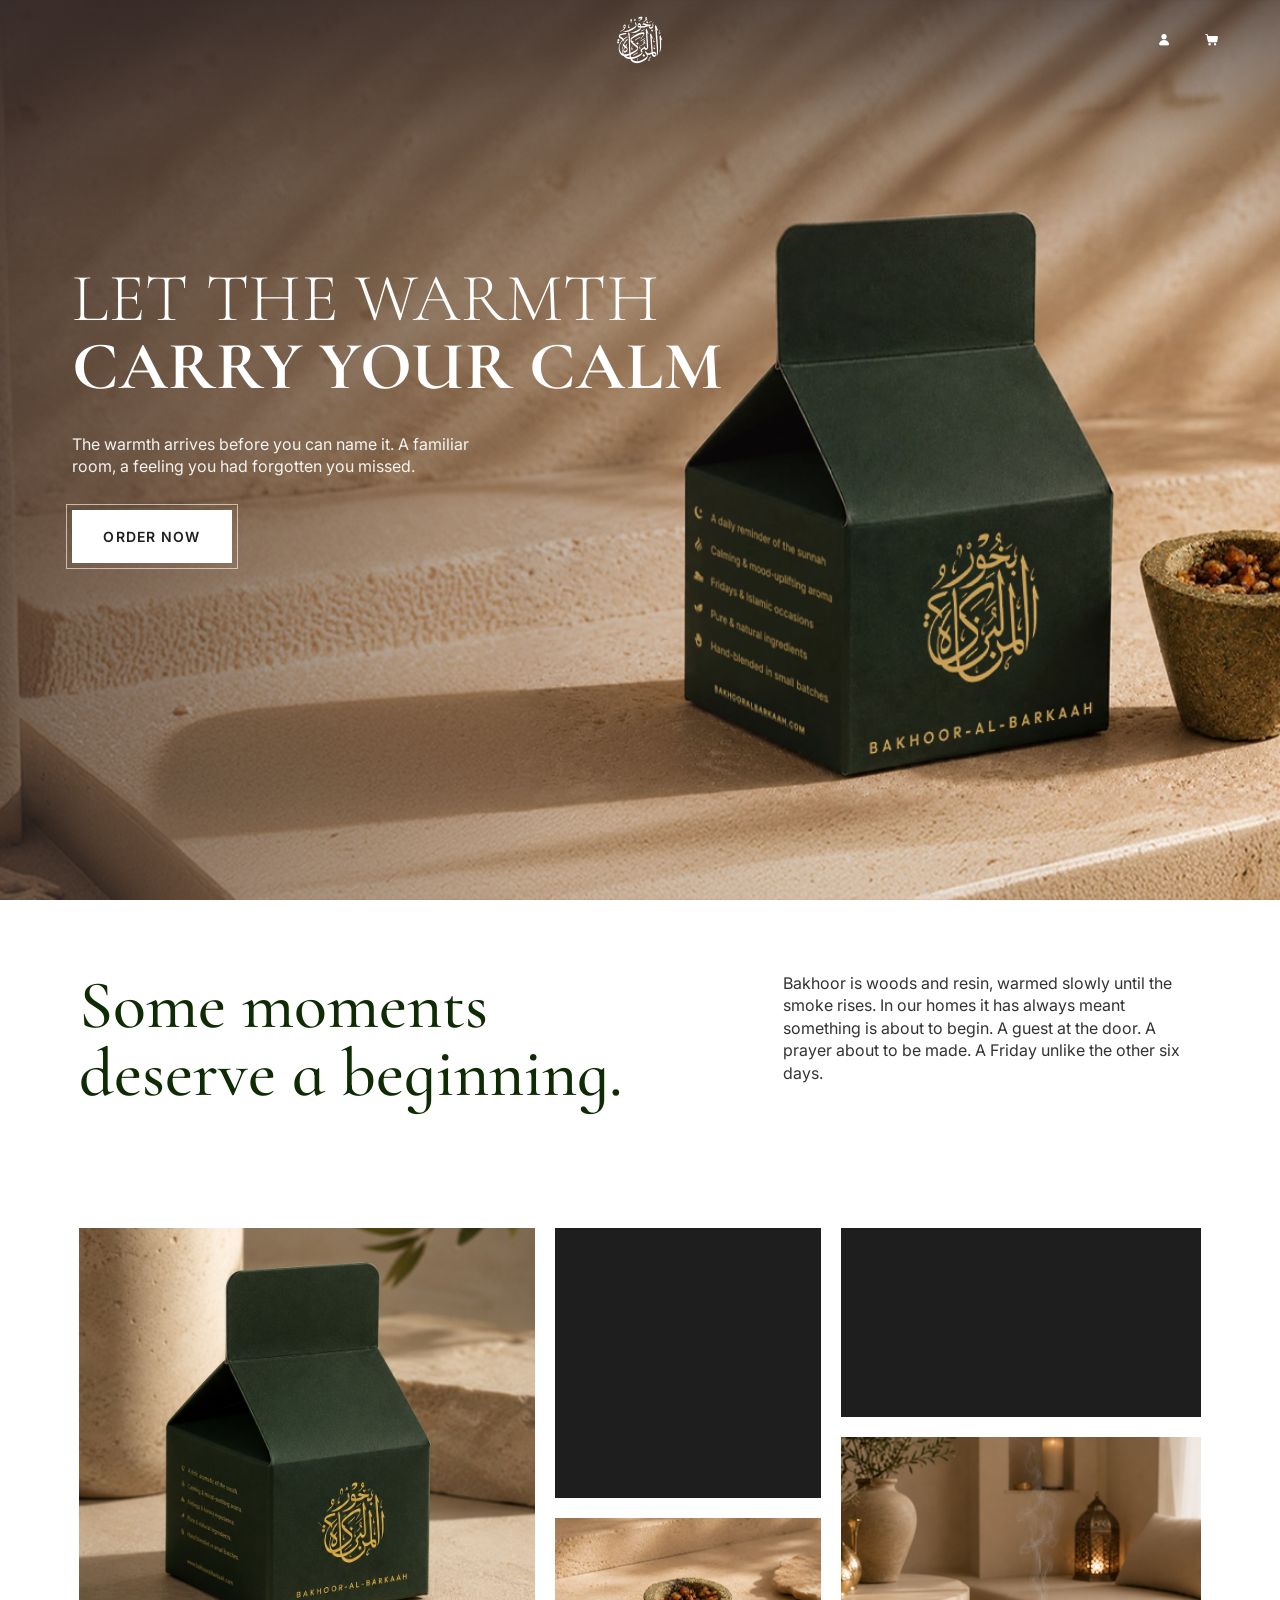
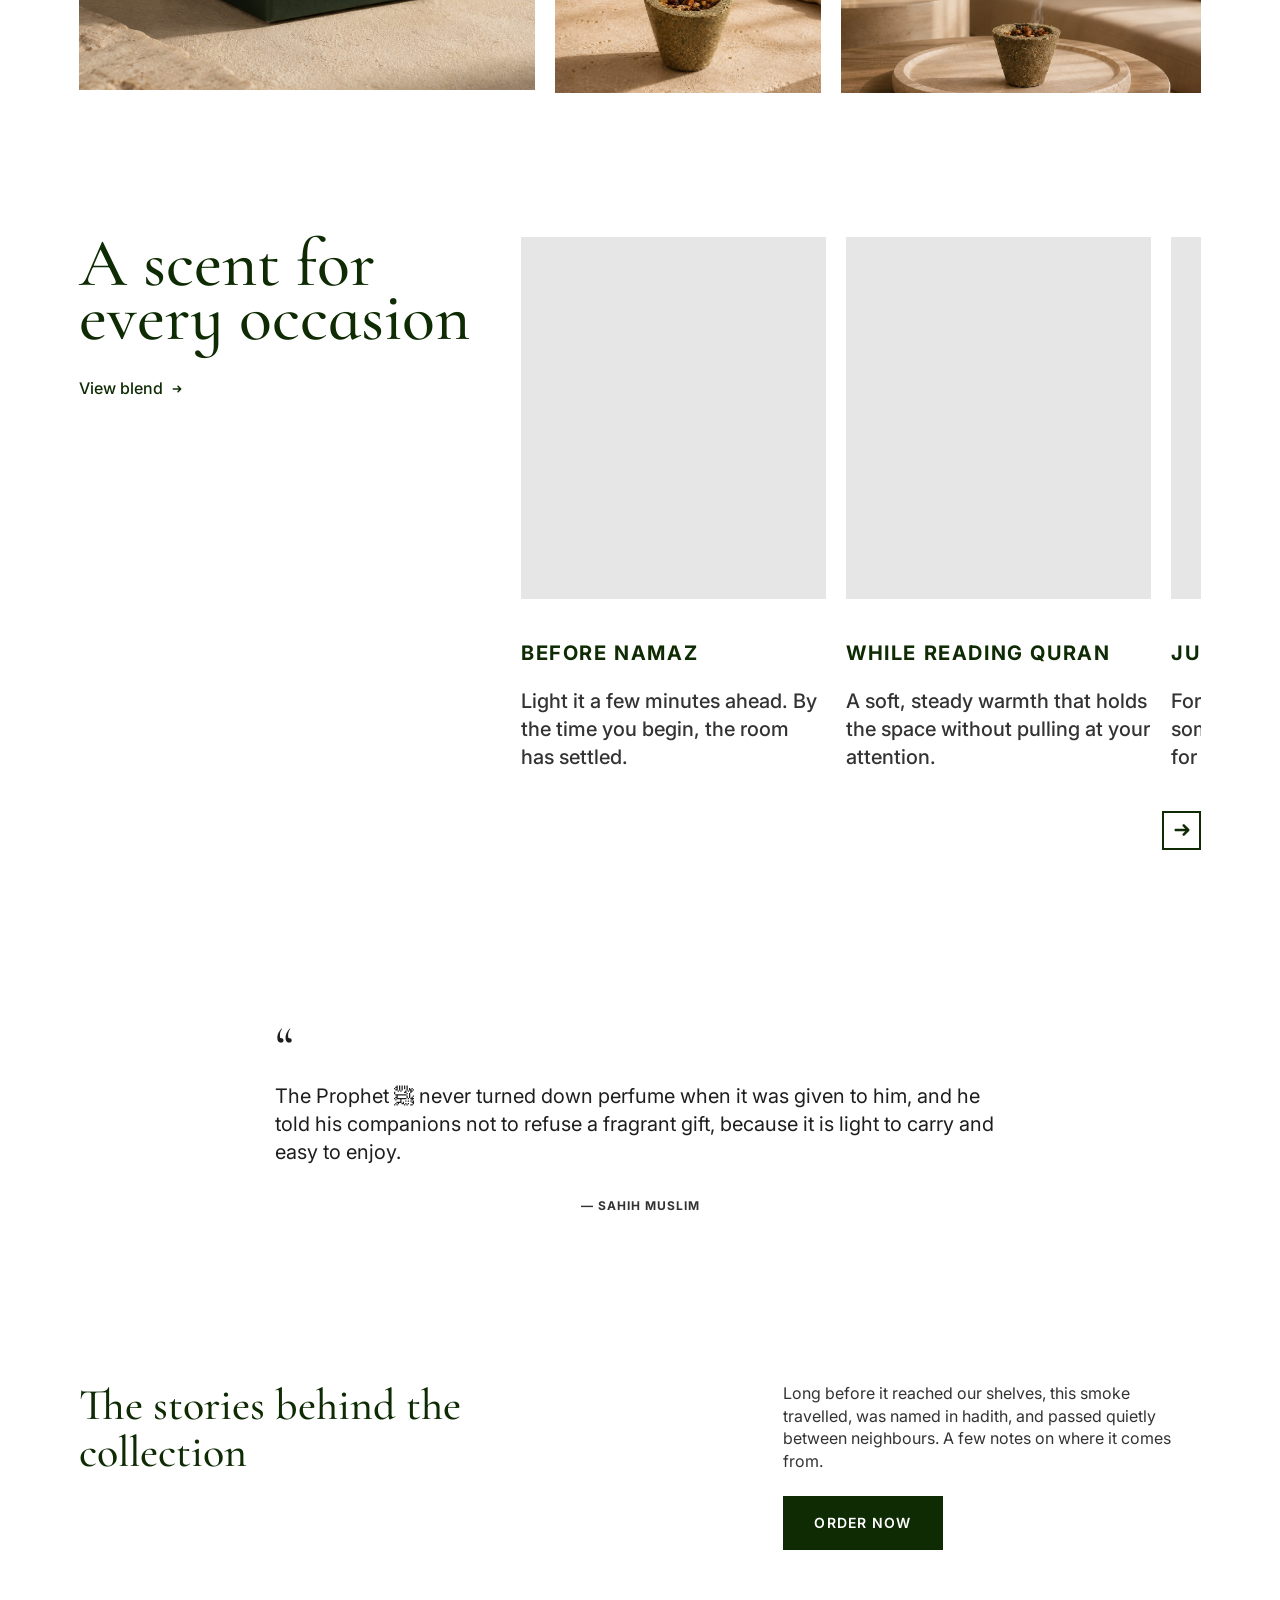
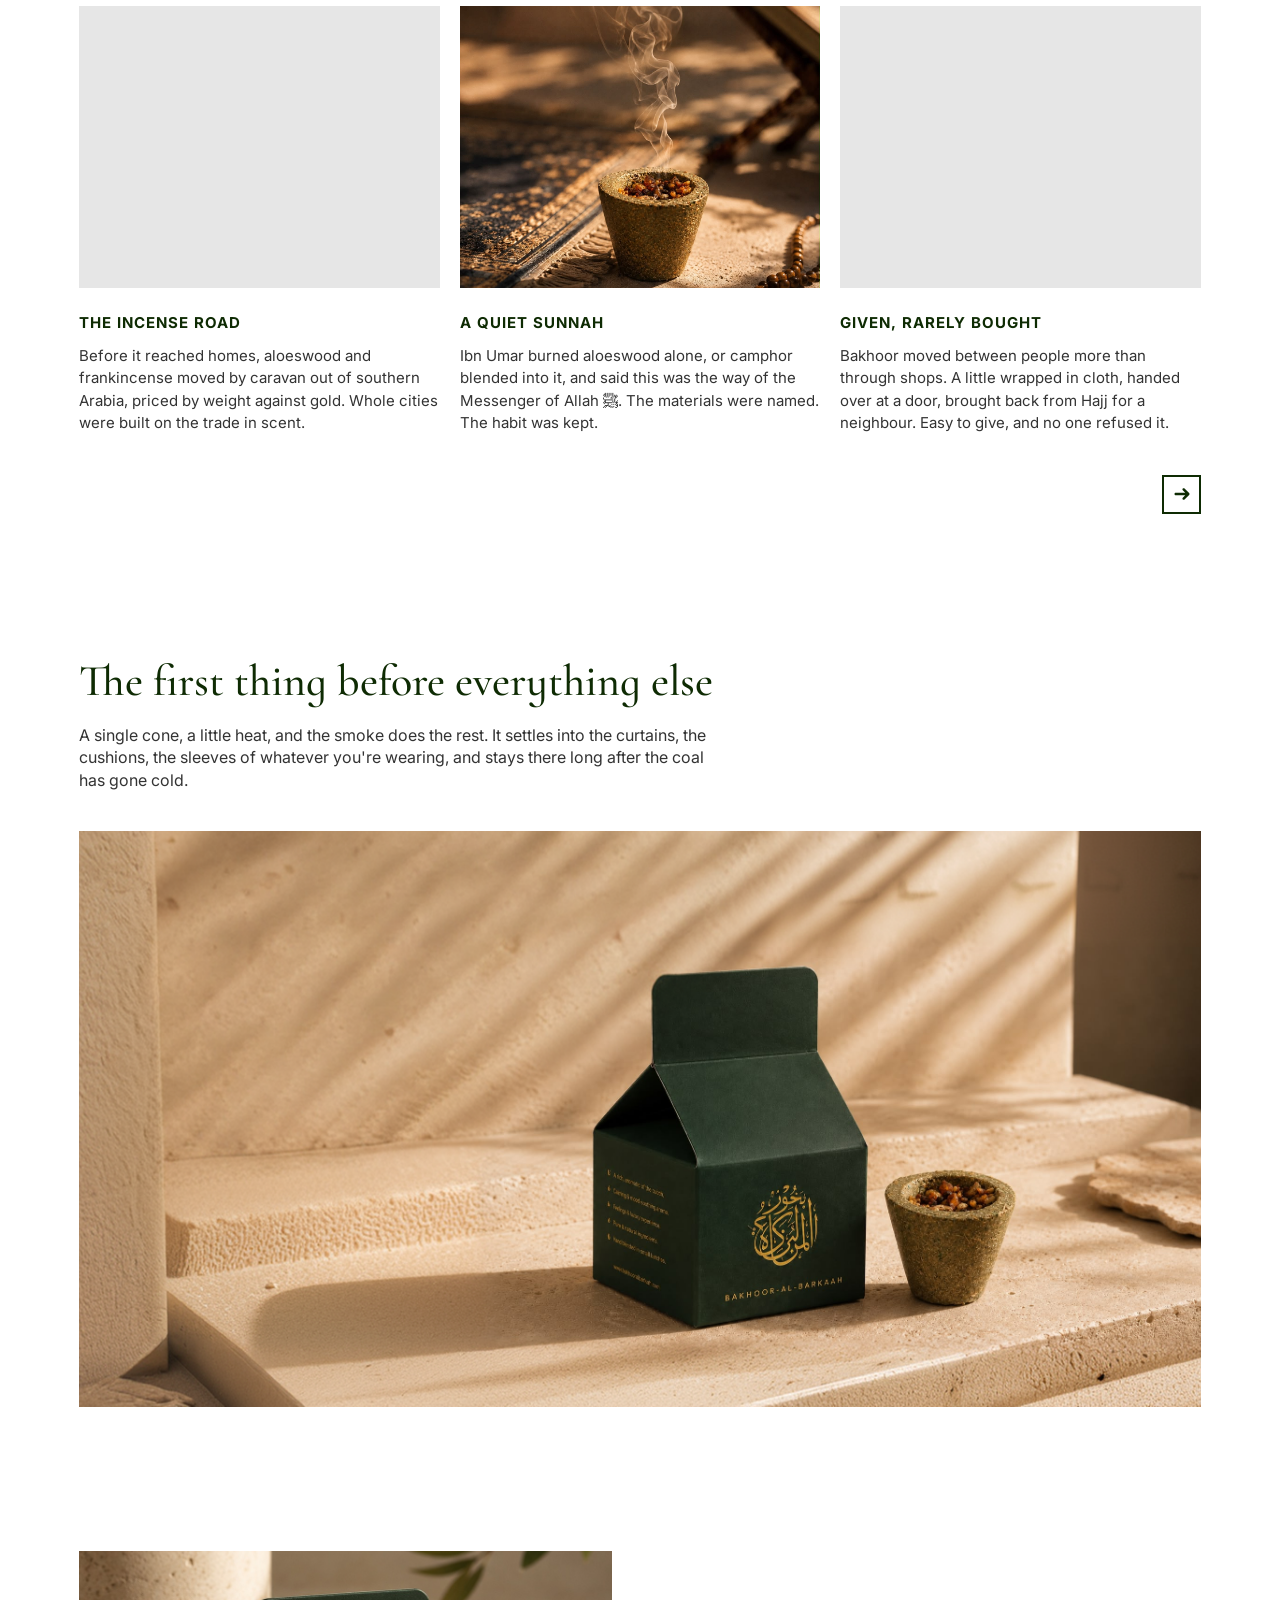
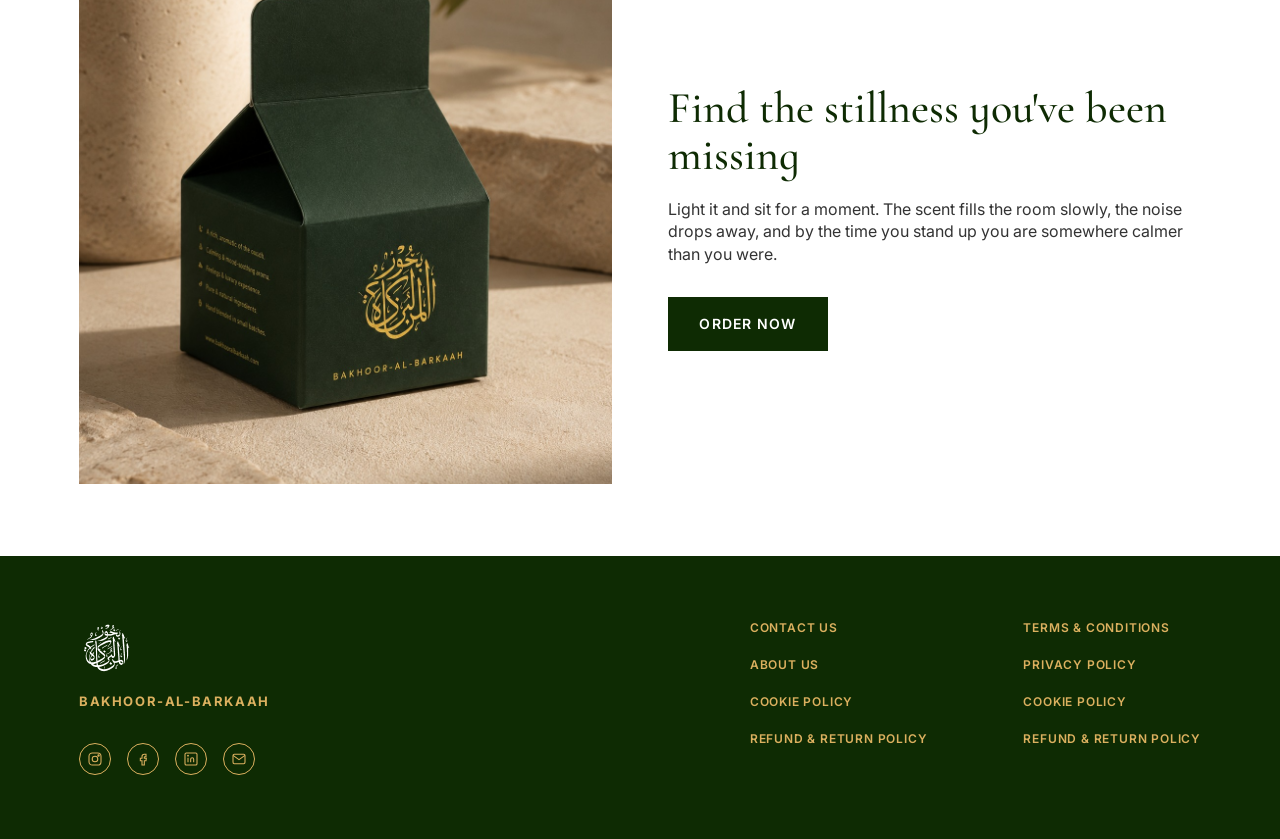
==== index.html @ d14ae2a3 "Initial commit: Bakhoor Al Barkaah site PHP + MySQL storefront with Figma-matched homepage, guest ch" ====
<!DOCTYPE html>
<html lang="en">
<head>
<meta charset="UTF-8">
<meta name="viewport" content="width=device-width, initial-scale=1.0">
<title>Bakhoor Al Barkaah — Let the Warmth Carry Your Calm</title>
<meta name="description" content="Bakhoor Al Barkaah — a fragrant blend of woods, resins, and oils, burned to create a rich, warm, and luxurious aroma.">

<link rel="preconnect" href="https://fonts.googleapis.com">
<link rel="preconnect" href="https://fonts.gstatic.com" crossorigin>
<link href="https://fonts.googleapis.com/css2?family=Cormorant+Infant:wght@300;500;700&family=Inter:wght@400;500;600;700&display=swap" rel="stylesheet">

<link rel="stylesheet" href="css/style.css">
</head>
<body>

<!-- ===================================================
     HERO
     Full-viewport intro banner: centered logo + account/
     basket nav over a background photo, heading, subtext,
     and the "Order now" CTA (outlined, see .hero__cta).
=================================================== -->
<section class="hero">
  <nav class="hero__nav">
    <a href="/" class="hero__logo" aria-label="Bakhoor Al Barkaah home">
      <img src="assets/icons/logo-emblem.png" alt="Bakhoor Al Barkaah">
    </a>
    <div class="hero__nav-actions">
      <a href="login.html" class="hero__icon-btn" id="navAccountLink" aria-label="My account">
        <img src="assets/icons/icon-people.png" alt="">
      </a>
      <a href="order.html" class="hero__icon-btn" aria-label="Order now">
        <img src="assets/icons/icon-basket.png" alt="">
      </a>
    </div>
  </nav>

  <div class="hero__content">
    <h1 class="hero__heading">
      <span class="hero__heading-line hero__heading-line--light">Let the warmth</span>
      <span class="hero__heading-line hero__heading-line--bold">carry your calm</span>
    </h1>
    <p class="hero__subtext">
      The warmth arrives before you can name it. A familiar room, a feeling you had forgotten you missed.
    </p>
    <a href="order.html" class="btn btn--primary hero__cta">
      <span>Order now</span>
    </a>
  </div>
</section>

<!-- ===================================================
     ABOUT
     "Some moments deserve a beginning." — intro copy
     plus a 3-column photo gallery (two tiles are still
     placeholders awaiting real photography).
=================================================== -->
<section class="about">
  <div class="about__header">
    <h2 class="about__heading">Some moments<br>deserve a beginning.</h2>
    <p class="about__text">
      Bakhoor is woods and resin, warmed slowly until the smoke rises. In our homes it has always meant something is about to begin. A guest at the door. A prayer about to be made. A Friday unlike the other six days.
    </p>
  </div>

  <div class="about__gallery">
    <div class="about__tile about__tile--box">
      <img src="assets/images/about/about-box.png" alt="Bakhoor Al Barkaah box">
    </div>

    <div class="about__col">
      <div class="about__tile about__tile--placeholder" aria-hidden="true"></div>
      <div class="about__tile about__tile--bowl">
        <img src="assets/images/about/about-bowl.png" alt="Bakhoor resin in a stone bowl">
      </div>
    </div>

    <div class="about__col about__col--wide">
      <div class="about__tile about__tile--placeholder" aria-hidden="true"></div>
      <div class="about__tile about__tile--lifestyle">
        <img src="assets/images/about/about-lifestyle.png" alt="Bakhoor burning in a living room setting">
      </div>
    </div>
  </div>
</section>

<!-- ===================================================
     OCCASIONS
     "A scent for every occasion" — a horizontally
     scrolling card carousel (js/main.js drives the
     arrow button via #occasionsNext / #occasionsTrack).
=================================================== -->
<section class="occasions">
  <div class="occasions__row">
    <div class="occasions__intro">
      <h2 class="occasions__heading">A scent for every occasion</h2>
      <a href="#blend" class="occasions__link">
        <span>View blend</span>
        <img src="assets/icons/icon-arrow-right-small.svg" alt="" class="occasions__link-icon">
      </a>
    </div>

    <!-- Cards are 305px (240px on mobile) wide and scroll-snap; the
         arrow button below steps one card width at a time. -->
    <ul class="occasions__track" id="occasionsTrack">
      <li class="occasions__card">
        <div class="occasions__card-image" aria-hidden="true"></div>
        <div class="occasions__card-text">
          <p class="occasions__card-title">Before Namaz</p>
          <p class="occasions__card-desc">Light it a few minutes ahead. By the time you begin, the room has settled.</p>
        </div>
      </li>
      <li class="occasions__card">
        <div class="occasions__card-image" aria-hidden="true"></div>
        <div class="occasions__card-text">
          <p class="occasions__card-title">While Reading Quran</p>
          <p class="occasions__card-desc">A soft, steady warmth that holds the space without pulling at your attention.</p>
        </div>
      </li>
      <li class="occasions__card">
        <div class="occasions__card-image" aria-hidden="true"></div>
        <div class="occasions__card-text">
          <p class="occasions__card-title">Jumu'ah</p>
          <p class="occasions__card-desc">For mornings that ask for something richer. Deeper resins, for a home that fills up.</p>
        </div>
      </li>
      <li class="occasions__card">
        <div class="occasions__card-image" aria-hidden="true"></div>
        <div class="occasions__card-text">
          <p class="occasions__card-title">Family Gatherings</p>
          <p class="occasions__card-desc">Floral and generous, enough for a full house. The scent people remember afterwards.</p>
        </div>
      </li>
      <li class="occasions__card">
        <div class="occasions__card-image" aria-hidden="true"></div>
        <div class="occasions__card-text">
          <p class="occasions__card-title">Welcoming Guests</p>
          <p class="occasions__card-desc">An old courtesy, still worth keeping. Warmth that reaches the door ahead of you.</p>
        </div>
      </li>
    </ul>
  </div>

  <div class="occasions__nav">
    <button type="button" class="arrow-btn" id="occasionsNext" aria-label="Scroll to next scent">
      <img src="assets/icons/icon-arrow-right.svg" alt="">
    </button>
  </div>
</section>

<!-- ===================================================
     HADITH QUOTE
     A single centered quotation (Sahih Muslim) — purely
     text, no image assets.
=================================================== -->
<section class="hadith">
  <div class="hadith__inner">
    <p class="hadith__mark" aria-hidden="true">&ldquo;</p>
    <p class="hadith__text">
      The Prophet ﷺ never turned down perfume when it was given to him, and he told his companions not to refuse a fragrant gift, because it is light to carry and easy to enjoy.
    </p>
    <p class="hadith__cite">— Sahih Muslim</p>
  </div>
</section>

<!-- ===================================================
     STORIES
     "The stories behind the collection" — heading/intro
     + CTA, then a 3-card grid. Only "A Quiet Sunnah" has
     a real photo today; the other two are placeholder
     tiles (same convention as the About gallery).
=================================================== -->
<section class="stories">
  <div class="stories__row">
    <h2 class="stories__heading">The stories behind the collection</h2>
    <div>
      <p class="stories__intro-text">
        Long before it reached our shelves, this smoke travelled, was named in hadith, and passed quietly between neighbours. A few notes on where it comes from.
      </p>
      <a href="order.html" class="btn-dark">Order now</a>
    </div>
  </div>

  <div class="stories__grid">
    <div class="stories__card">
      <div class="stories__card-image" aria-hidden="true"></div>
      <p class="stories__card-title">The Incense Road</p>
      <p class="stories__card-desc">Before it reached homes, aloeswood and frankincense moved by caravan out of southern Arabia, priced by weight against gold. Whole cities were built on the trade in scent.</p>
    </div>
    <div class="stories__card">
      <div class="stories__card-image">
        <img src="assets/images/stories/quiet-sunnah.png" alt="Bakhoor resin smoking gently on a prayer mat">
      </div>
      <p class="stories__card-title">A Quiet Sunnah</p>
      <p class="stories__card-desc">Ibn Umar burned aloeswood alone, or camphor blended into it, and said this was the way of the Messenger of Allah ﷺ. The materials were named. The habit was kept.</p>
    </div>
    <div class="stories__card">
      <div class="stories__card-image" aria-hidden="true"></div>
      <p class="stories__card-title">Given, Rarely Bought</p>
      <p class="stories__card-desc">Bakhoor moved between people more than through shops. A little wrapped in cloth, handed over at a door, brought back from Hajj for a neighbour. Easy to give, and no one refused it.</p>
    </div>
  </div>

  <!-- Unlike the occasions carousel, this grid isn't a scroll track —
       js/main.js smooth-scrolls the page down to #first-thing instead. -->
  <div class="stories__nav">
    <button type="button" class="arrow-btn" id="storiesNext" aria-label="Scroll to next story">
      <img src="assets/icons/icon-arrow-right.svg" alt="">
    </button>
  </div>
</section>

<!-- ===================================================
     FEATURE — "The first thing before everything else"
     Stacked layout: heading + text, then one full-width
     image. See .feature--stacked in style.css.
=================================================== -->
<section class="feature feature--stacked" id="first-thing">
  <div class="feature__inner">
    <h2 class="feature__heading">The first thing before everything else</h2>
    <p class="feature__text">
      A single cone, a little heat, and the smoke does the rest. It settles into the curtains, the cushions, the sleeves of whatever you're wearing, and stays there long after the coal has gone cold.
    </p>
    <div class="feature__image">
      <img src="assets/images/sections/first-thing.png" alt="Bakhoor Al Barkaah box beside a smoking resin bowl on stone steps">
    </div>
  </div>
</section>

<!-- ===================================================
     FEATURE — "Find the stillness you've been missing"
     Split layout: image and text side by side. See
     .feature--split in style.css.
=================================================== -->
<section class="feature feature--split">
  <div class="feature__inner">
    <div class="feature__image">
      <img src="assets/images/sections/product-stone-steps.png" alt="Bakhoor Al Barkaah box beside a smoking resin bowl">
    </div>
    <div class="feature__content">
      <h2 class="feature__heading">Find the stillness you've been missing</h2>
      <p class="feature__text">
        Light it and sit for a moment. The scent fills the room slowly, the noise drops away, and by the time you stand up you are somewhere calmer than you were.
      </p>
      <a href="order.html" class="btn-dark feature__cta">Order now</a>
    </div>
  </div>
</section>

<!-- ===================================================
     FOOTER
     Brand (logo/wordmark/social) + two policy-link
     columns. Social/policy links are placeholders (#)
     until real destinations exist.
=================================================== -->
<footer class="site-footer">
  <div class="site-footer__top">
    <div class="site-footer__brand">
      <img src="assets/icons/logo-emblem.png" alt="Bakhoor Al Barkaah">
      <p class="site-footer__wordmark">Bakhoor-Al-Barkaah</p>
      <div class="site-footer__social">
        <a href="#" aria-label="Instagram">
          <svg viewBox="0 0 24 24" fill="none" stroke="currentColor" stroke-width="1.6"><rect x="3" y="3" width="18" height="18" rx="5"/><circle cx="12" cy="12" r="4.2"/><circle cx="17.3" cy="6.7" r="1"/></svg>
        </a>
        <a href="#" aria-label="Facebook">
          <svg viewBox="0 0 24 24" fill="none" stroke="currentColor" stroke-width="1.6"><path d="M14 8.5h2.5V5H14c-2 0-3.5 1.5-3.5 3.5V11H8v3.5h2.5V21H14v-6.5h2.5l.5-3.5h-3V9c0-.3.2-.5.5-.5z"/></svg>
        </a>
        <a href="#" aria-label="LinkedIn">
          <svg viewBox="0 0 24 24" fill="none" stroke="currentColor" stroke-width="1.6"><rect x="3" y="3" width="18" height="18" rx="2"/><line x1="7.5" y1="10" x2="7.5" y2="17"/><circle cx="7.5" cy="7" r="0.6" fill="currentColor"/><path d="M11.5 17v-4.5c0-1.4 1-2.3 2.3-2.3s2.2.9 2.2 2.3V17"/></svg>
        </a>
        <a href="#" aria-label="Email">
          <svg viewBox="0 0 24 24" fill="none" stroke="currentColor" stroke-width="1.6"><rect x="3" y="5" width="18" height="14" rx="2"/><path d="M3 6.5l9 6.5 9-6.5"/></svg>
        </a>
      </div>
    </div>

    <div class="site-footer__links">
      <div class="site-footer__col">
        <a href="#">Contact Us</a>
        <a href="#">About Us</a>
        <a href="#">Cookie Policy</a>
        <a href="#">Refund &amp; Return Policy</a>
      </div>
      <div class="site-footer__col">
        <a href="#">Terms &amp; Conditions</a>
        <a href="#">Privacy Policy</a>
        <a href="#">Cookie Policy</a>
        <a href="#">Refund &amp; Return Policy</a>
      </div>
    </div>
  </div>
</footer>

<script src="js/api.js"></script>
<script src="js/main.js" defer></script>
</body>
</html>
---- css/style.css ----
/* =================================================
   style.css
   Global tokens/reset + everything on the homepage
   (index.html): hero, about, occasions carousel,
   hadith quote, stories, feature sections, footer.
   Non-hero pages (login/order/signup) additionally
   load pages.css for their own chrome.
================================================= */

/* ---------------------------------------------
   Reset
--------------------------------------------- */
*,
*::before,
*::after {
  box-sizing: border-box;
  margin: 0;
  padding: 0;
}

html {
  scroll-behavior: smooth;
}

body {
  min-height: 100vh;
  font-family: var(--font-sans);
  color: var(--color-white);
  background: var(--color-overlay);
  line-height: 1.4;
  -webkit-font-smoothing: antialiased;
}

img {
  display: block;
  max-width: 100%;
}

a {
  color: inherit;
  text-decoration: none;
}

button {
  font: inherit;
  cursor: pointer;
}

/* ---------------------------------------------
   Tokens
--------------------------------------------- */
:root {
  --color-white: #ffffff;
  --color-dark-text: #1e1e1e;
  --color-overlay: #2e2424;
  --color-gold: #b78a4a;
  --color-gold-light: #dbb05f;
  --color-green: #0e2b03;
  --color-body-text: #333333;
  --color-placeholder: #e6e6e6;

  --font-serif: 'Cormorant Infant', 'Times New Roman', serif;
  --font-sans: 'Inter', -apple-system, BlinkMacSystemFont, 'Segoe UI', sans-serif;

  --ease-out: cubic-bezier(0.16, 1, 0.3, 1);
}

@media (prefers-reduced-motion: reduce) {
  *,
  *::before,
  *::after {
    animation-duration: 0.01ms !important;
    animation-iteration-count: 1 !important;
    transition-duration: 0.01ms !important;
    scroll-behavior: auto !important;
  }
}

/* ---------------------------------------------
   Hero
--------------------------------------------- */
.hero {
  position: relative;
  isolation: isolate;
  width: 100%;
  height: 100vh;
  height: 100dvh;
  min-height: 560px;
  overflow: hidden;
  color: var(--color-white);
  /* Shows through on narrow/tall screens (see the max-width:640px override
     below), where the product shot uses background-size:contain and can't
     fill every edge — picked to match the photo's warm background tone. */
  background-color: #7a6248;
  background-image:
    url('../assets/images/hero/hero-gradient-fade.png'),
    url('../assets/images/hero/hero-gradient-vignette.png'),
    url('../assets/images/hero/hero-background.png');
  background-size: cover, cover, cover;
  background-position: top, top, top;
  background-repeat: no-repeat, no-repeat, no-repeat;
}

/* ---- Nav ---- */
.hero__nav {
  position: absolute;
  top: 0;
  left: 0;
  right: 0;
  z-index: 2; /* .hero__content is also positioned and comes after in the DOM, so without
                 this it paints on top and its (invisible) padding swallows nav clicks */
  display: flex;
  align-items: center;
  justify-content: flex-end;
  height: 80px;
  padding: 0 48px;
}

.hero__logo {
  position: absolute;
  left: 50%;
  top: 50%;
  transform: translate(-50%, -50%);
  width: 56px;
  height: 56px;
  display: flex;
  align-items: center;
  justify-content: center;
  transition: transform 0.4s var(--ease-out), filter 0.4s var(--ease-out);
}

.hero__logo:hover,
.hero__logo:focus-visible {
  transform: translate(-50%, -50%) scale(1.08) rotate(4deg);
  filter: drop-shadow(0 0 10px rgba(255, 255, 255, 0.35));
}

.hero__logo img {
  width: 100%;
  height: 100%;
}

.hero__nav-actions {
  display: flex;
  align-items: center;
  gap: 8px;
}

.hero__icon-btn {
  display: flex;
  align-items: center;
  justify-content: center;
  width: 40px;
  height: 40px;
  border-radius: 50%;
  transition: background-color 0.3s var(--ease-out), transform 0.3s var(--ease-out);
}

.hero__icon-btn img {
  width: 24px;
  height: 24px;
  transition: transform 0.3s var(--ease-out);
}

.hero__icon-btn:hover,
.hero__icon-btn:focus-visible {
  background-color: rgba(255, 255, 255, 0.14);
  transform: translateY(-1px);
}

.hero__icon-btn:hover img,
.hero__icon-btn:focus-visible img {
  transform: scale(1.1);
}

.hero__icon-btn:active {
  transform: translateY(0) scale(0.95);
}

/* ---- Content ---- */
.hero__content {
  position: relative;
  display: flex;
  flex-direction: column;
  align-items: flex-start;
  gap: 32px;
  padding: 265px 72px 0;
}

.hero__heading {
  font-family: var(--font-serif);
  font-size: 68px;
  line-height: 1;
  letter-spacing: 0.01em;
  text-transform: uppercase;
  animation: hero-rise 0.9s var(--ease-out) both;
}

.hero__heading-line {
  display: block;
}

@media (min-width: 641px) {
  .hero__heading-line {
    white-space: nowrap;
  }
}

.hero__heading-line--light {
  font-weight: 300;
}

.hero__heading-line--bold {
  font-weight: 700;
}

.hero__subtext {
  font-size: 16px;
  line-height: 1.4;
  max-width: 418px;
  color: rgba(255, 255, 255, 0.92);
  animation: hero-rise 0.9s var(--ease-out) 0.12s both;
}

.hero__cta {
  /* Extra ring around the button only — colors are untouched */
  outline: 1px solid rgba(255, 255, 255, 0.6);
  outline-offset: 5px;
  animation: hero-rise 0.9s var(--ease-out) 0.24s both;
}

@keyframes hero-rise {
  from {
    opacity: 0;
    transform: translateY(16px);
  }
  to {
    opacity: 1;
    transform: translateY(0);
  }
}

/* ---------------------------------------------
   Buttons
--------------------------------------------- */
.btn {
  display: inline-flex;
  align-items: center;
  justify-content: center;
  width: 160px;
  padding: 16px 20px;
  border: 1px solid var(--color-white);
  font-family: var(--font-sans);
  font-size: 14px;
  font-weight: 600;
  letter-spacing: 1.12px;
  text-transform: uppercase;
  white-space: nowrap;
  transition: background-color 0.35s var(--ease-out),
    color 0.35s var(--ease-out),
    border-color 0.35s var(--ease-out),
    transform 0.35s var(--ease-out),
    box-shadow 0.35s var(--ease-out);
}

.btn--primary {
  background-color: var(--color-white);
  color: var(--color-dark-text);
}

.btn--primary:hover,
.btn--primary:focus-visible {
  background-color: var(--color-gold);
  border-color: var(--color-gold);
  color: var(--color-white);
  transform: translateY(-3px);
  box-shadow: 0 10px 24px rgba(0, 0, 0, 0.25);
}

.btn--primary:active {
  transform: translateY(-1px);
  box-shadow: 0 4px 12px rgba(0, 0, 0, 0.2);
}

/* ---------------------------------------------
   Responsive
--------------------------------------------- */
@media (max-width: 1024px) {
  .hero__heading {
    font-size: 48px;
  }

  .hero__content {
    padding: 140px 40px 0;
  }
}

@media (max-width: 900px) {
  .hero {
    min-height: 640px;
  }

  .hero__nav {
    justify-content: space-between;
    padding: 0 24px;
  }

  .hero__logo {
    position: static;
    transform: none;
  }

  .hero__logo:hover,
  .hero__logo:focus-visible {
    transform: scale(1.08) rotate(4deg);
  }
}

@media (max-width: 640px) {
  .hero__heading {
    font-size: 36px;
  }

  .hero__content {
    padding: 100px 24px 0;
    gap: 20px;
  }

  /* The desktop photo is landscape (1440x820) — cropped to "cover" a tall
     narrow phone screen, it pushed the product box almost entirely out of
     frame. These -mobile assets are a portrait crop centered on the box
     (see assets/images/hero/), and background-size:contain guarantees the
     whole box stays visible. The photo runs dark (top, for text contrast)
     to light sandy tones (bottom) — a flat fallback color couldn't match
     both ends, so the letterboxing is filled by a matching vertical
     gradient instead (added as the bottom-most background layer). */
  .hero {
    background-image:
      url('../assets/images/hero/hero-gradient-fade-mobile.png'),
      url('../assets/images/hero/hero-gradient-vignette-mobile.png'),
      url('../assets/images/hero/hero-background-mobile.png'),
      linear-gradient(to bottom, #4a3c32 0%, #6b5645 18%, #c19770 82%, #c19770 100%);
    background-size: contain, contain, contain, cover;
    background-position: center, center, center, center;
  }
}

@media (max-width: 560px) {
  .hero__subtext {
    max-width: 100%;
  }

  .btn {
    width: 100%;
    max-width: 220px;
  }
}

/* ---------------------------------------------
   About
--------------------------------------------- */
.about {
  background: var(--color-white);
  padding: 72px 79px;
}

.about__header {
  display: flex;
  align-items: flex-start;
  justify-content: space-between;
  gap: 48px;
  max-width: 1281px;
  margin: 0 auto;
}

.about__heading {
  font-family: var(--font-serif);
  font-weight: 500;
  font-size: 68px;
  line-height: 1;
  color: var(--color-green);
  white-space: nowrap;
}

.about__text {
  font-family: var(--font-sans);
  font-size: 16px;
  line-height: 1.4;
  color: var(--color-body-text);
  max-width: 418px;
}

/* ---- Photo gallery ----
   3-column collage: one tall product shot, one narrow
   column (placeholder + bowl photo), one wide column
   (placeholder + lifestyle photo). Aspect ratios below
   keep each tile's proportions steady while its
   column/row width changes across breakpoints. */
.about__gallery {
  display: grid;
  grid-template-columns: 523fr 305fr 413fr;
  gap: 20px;
  max-width: 1281px;
  margin: 120px auto 0;
}

.about__col {
  display: flex;
  flex-direction: column;
  gap: 20px;
}

.about__tile {
  overflow: hidden;
  background: var(--color-dark-text);
}

.about__tile img {
  width: 100%;
  height: 100%;
  object-fit: cover;
  transition: transform 0.6s var(--ease-out);
}

.about__tile:hover img {
  transform: scale(1.05);
}

.about__tile--box {
  aspect-ratio: 523 / 530;
}

.about__col .about__tile--placeholder {
  aspect-ratio: 305 / 310;
}

.about__tile--bowl {
  aspect-ratio: 305 / 200;
}

.about__col--wide .about__tile--placeholder {
  aspect-ratio: 413 / 217;
}

.about__tile--lifestyle {
  aspect-ratio: 413 / 293;
}

@media (max-width: 1024px) {
  .about {
    padding: 56px 40px;
  }

  .about__heading {
    font-size: 48px;
  }

  .about__gallery {
    margin-top: 64px;
  }
}

@media (max-width: 900px) {
  .about__header {
    flex-direction: column;
    gap: 24px;
  }

  .about__text {
    max-width: 100%;
  }
}

@media (max-width: 640px) {
  .about {
    padding: 48px 24px;
  }

  .about__heading {
    font-size: 36px;
    white-space: normal;
  }

  .about__gallery {
    grid-template-columns: 1fr;
    margin-top: 40px;
  }

  .about__col,
  .about__col--wide {
    display: contents;
  }

  .about__tile--box {
    aspect-ratio: 4 / 3;
  }

  .about__col .about__tile--placeholder,
  .about__col--wide .about__tile--placeholder {
    aspect-ratio: 16 / 9;
  }
}

/* ---------------------------------------------
   Occasions
--------------------------------------------- */
.occasions {
  background: var(--color-white);
  padding: 72px 79px;
}

.occasions__row {
  display: flex;
  align-items: flex-start;
  gap: 40px;
}

.occasions__intro {
  display: flex;
  flex-direction: column;
  align-items: flex-start;
  gap: 32px;
  width: 402px;
  flex-shrink: 0;
}

.occasions__heading {
  font-family: var(--font-serif);
  font-weight: 500;
  font-size: 68px;
  line-height: 0.8;
  color: var(--color-green);
}

.occasions__link {
  display: inline-flex;
  align-items: center;
  gap: 8px;
  font-family: var(--font-sans);
  font-weight: 500;
  font-size: 16px;
  color: var(--color-green);
}

.occasions__link-icon {
  width: 12px;
  height: 12px;
  transition: transform 0.3s var(--ease-out);
}

.occasions__link:hover .occasions__link-icon,
.occasions__link:focus-visible .occasions__link-icon {
  transform: translateX(4px);
}

/* ---- Horizontally-scrolling card carousel ----
   width:100% + min-width:0 are required: as a flex item
   this element would otherwise grow to fit every card
   instead of clipping to the row and scrolling internally,
   which pushes the whole page into horizontal scroll. */
.occasions__track {
  display: flex;
  width: 100%;
  min-width: 0;
  gap: 20px;
  list-style: none;
  overflow-x: auto;
  scroll-snap-type: x mandatory;
  scroll-behavior: smooth;
  scrollbar-width: none;
}

.occasions__track::-webkit-scrollbar {
  display: none;
}

.occasions__card {
  display: flex;
  flex-direction: column;
  gap: 40px;
  width: 305px;
  flex-shrink: 0;
  scroll-snap-align: start;
}

.occasions__card-image {
  height: 362px;
  background: var(--color-placeholder);
  transition: background-color 0.3s var(--ease-out), transform 0.3s var(--ease-out);
}

.occasions__card:hover .occasions__card-image {
  transform: translateY(-4px);
  background-color: #dcdcdc;
}

.occasions__card-text {
  display: flex;
  flex-direction: column;
  gap: 20px;
}

.occasions__card-title {
  font-family: var(--font-sans);
  font-weight: 700;
  font-size: 20px;
  letter-spacing: 1.6px;
  text-transform: uppercase;
  color: var(--color-green);
}

.occasions__card-desc {
  font-family: var(--font-sans);
  font-weight: 500;
  font-size: 20px;
  line-height: 1.4;
  color: var(--color-body-text);
}

.occasions__nav {
  display: flex;
  justify-content: flex-end;
  margin-top: 40px;
}

.arrow-btn {
  display: flex;
  align-items: center;
  justify-content: center;
  width: 39px;
  height: 39px;
  padding: 0;
  background: transparent;
  border: 2px solid var(--color-green);
  transition: background-color 0.3s var(--ease-out);
}

.arrow-btn img {
  width: 20px;
  height: 20px;
  transition: transform 0.3s var(--ease-out);
}

.arrow-btn:hover,
.arrow-btn:focus-visible {
  background-color: var(--color-green);
}

.arrow-btn:hover img,
.arrow-btn:focus-visible img {
  transform: translateX(3px);
  filter: brightness(0) invert(1);
}

@media (max-width: 1024px) {
  .occasions {
    padding: 56px 40px;
  }

  .occasions__heading {
    font-size: 48px;
  }
}

@media (max-width: 900px) {
  .occasions__row {
    flex-direction: column;
    gap: 32px;
  }

  .occasions__intro {
    width: 100%;
  }
}

@media (max-width: 640px) {
  .occasions {
    padding: 48px 24px;
  }

  .occasions__heading {
    font-size: 36px;
  }

  .occasions__card {
    width: 240px;
  }

  .occasions__card-image {
    height: 280px;
  }
}

/* ---------------------------------------------
   Dark CTA button (used on white sections)
--------------------------------------------- */
.btn-dark {
  display: inline-flex;
  align-items: center;
  justify-content: center;
  width: 160px;
  padding: 16px 20px;
  background: var(--color-green);
  border: 1px solid var(--color-green);
  color: var(--color-white);
  font-family: var(--font-sans);
  font-size: 14px;
  font-weight: 600;
  letter-spacing: 1.12px;
  text-transform: uppercase;
  white-space: nowrap;
  transition: background-color 0.35s var(--ease-out), transform 0.35s var(--ease-out),
    box-shadow 0.35s var(--ease-out);
}

.btn-dark:hover,
.btn-dark:focus-visible {
  background-color: var(--color-gold);
  border-color: var(--color-gold);
  transform: translateY(-3px);
  box-shadow: 0 10px 24px rgba(0, 0, 0, 0.2);
}

.btn-dark:active {
  transform: translateY(-1px);
}

/* ---------------------------------------------
   Hadith quote
--------------------------------------------- */
.hadith {
  background: var(--color-white);
  padding: 96px 79px;
}

.hadith__inner {
  max-width: 730px;
  margin: 0 auto;
}

.hadith__mark {
  font-family: var(--font-serif);
  font-size: 56px;
  line-height: 1;
  color: var(--color-dark-text);
}

.hadith__text {
  margin-top: 8px;
  font-size: 20px;
  line-height: 1.4;
  color: var(--color-dark-text);
}

.hadith__cite {
  display: flex;
  align-items: center;
  justify-content: center;
  gap: 8px;
  margin-top: 32px;
  font-size: 12px;
  font-weight: 700;
  letter-spacing: 1px;
  text-transform: uppercase;
  color: var(--color-body-text);
}

.hadith__cite img {
  width: 12px;
  height: 12px;
}

/* ---------------------------------------------
   Stories
--------------------------------------------- */
.stories {
  background: var(--color-white);
  padding: 72px 79px;
}

.stories__row {
  display: flex;
  align-items: flex-start;
  justify-content: space-between;
  gap: 40px;
  max-width: 1282px;
  margin: 0 auto 56px;
}

.stories__heading {
  font-family: var(--font-serif);
  font-weight: 500;
  font-size: 44px;
  line-height: 1.05;
  color: var(--color-green);
  max-width: 500px;
}

.stories__intro-text {
  font-size: 16px;
  line-height: 1.4;
  color: var(--color-body-text);
  max-width: 418px;
  margin-bottom: 24px;
}

/* ---- 3-card grid ----
   Two real photos plus one placeholder tile, matching
   the pattern already used in the About gallery above. */
.stories__grid {
  display: grid;
  grid-template-columns: repeat(3, 1fr);
  gap: 20px;
  max-width: 1282px;
  margin: 0 auto;
}

.stories__card-image {
  aspect-ratio: 667 / 522;
  overflow: hidden;
  background: var(--color-placeholder);
}

.stories__card-image img {
  width: 100%;
  height: 100%;
  object-fit: cover;
  transition: transform 0.6s var(--ease-out);
}

.stories__card:hover .stories__card-image img {
  transform: scale(1.05);
}

.stories__card-title {
  margin-top: 24px;
  font-size: 15px;
  font-weight: 700;
  letter-spacing: 1px;
  text-transform: uppercase;
  color: var(--color-green);
}

.stories__card-desc {
  margin-top: 12px;
  font-size: 15px;
  line-height: 1.5;
  color: var(--color-body-text);
}

.stories__nav {
  display: flex;
  justify-content: flex-end;
  max-width: 1282px;
  margin: 40px auto 0;
}

@media (max-width: 1024px) {
  .hadith,
  .stories {
    padding: 56px 40px;
  }

  .stories__grid {
    grid-template-columns: 1fr 1fr;
  }
}

@media (max-width: 900px) {
  .stories__row {
    flex-direction: column;
  }
}

@media (max-width: 640px) {
  .hadith,
  .stories {
    padding: 48px 24px;
  }

  .hadith__mark {
    font-size: 40px;
  }

  .hadith__text {
    font-size: 17px;
  }

  .stories__grid {
    grid-template-columns: 1fr;
  }

  .stories__heading {
    font-size: 32px;
  }
}

/* ---------------------------------------------
   Feature sections (first thing / find stillness)
--------------------------------------------- */
.feature {
  background: var(--color-white);
  padding: 72px 79px;
}

.feature__inner {
  max-width: 1282px;
  margin: 0 auto;
}

.feature__heading {
  font-family: var(--font-serif);
  font-weight: 500;
  font-size: 44px;
  line-height: 1.05;
  color: var(--color-green);
}

.feature__text {
  margin-top: 20px;
  font-size: 16px;
  line-height: 1.4;
  color: var(--color-body-text);
  max-width: 647px;
}

/* ---- .feature--stacked: "The first thing before everything else" ----
   Heading + text on top, one full-width image below. */
.feature--stacked .feature__image {
  margin-top: 40px;
  aspect-ratio: 1285 / 660;
  overflow: hidden;
  background: var(--color-placeholder);
}

.feature--stacked .feature__image img {
  width: 100%;
  height: 100%;
  object-fit: cover;
}

/* ---- .feature--split: "Find the stillness you've been missing" ----
   Image and text side by side, 50/50. */
.feature--split .feature__inner {
  display: flex;
  align-items: center;
  gap: 56px;
}

.feature--split .feature__image {
  flex: 1 1 50%;
  aspect-ratio: 640 / 640;
  overflow: hidden;
  background: var(--color-placeholder);
}

.feature--split .feature__image img {
  width: 100%;
  height: 100%;
  object-fit: cover;
}

.feature--split .feature__content {
  flex: 1 1 50%;
}

.feature--split .feature__text {
  max-width: 589px;
}

.feature__cta {
  margin-top: 32px;
}

@media (max-width: 1024px) {
  .feature {
    padding: 56px 40px;
  }

  .feature__heading {
    font-size: 36px;
  }
}

@media (max-width: 900px) {
  .feature--split .feature__inner {
    flex-direction: column;
  }

  .feature--split .feature__image,
  .feature--split .feature__content {
    flex: 1 1 auto;
    width: 100%;
  }
}

@media (max-width: 640px) {
  .feature {
    padding: 48px 24px;
  }

  .feature__heading {
    font-size: 30px;
  }

  .feature--stacked .feature__image {
    margin-top: 24px;
  }
}

/* ---------------------------------------------
   Footer
--------------------------------------------- */
.site-footer {
  background: var(--color-green);
  color: var(--color-gold-light);
  padding: 64px 79px;
}

.site-footer__top {
  display: flex;
  align-items: flex-start;
  justify-content: space-between;
  flex-wrap: wrap;
  gap: 48px;
  max-width: 1282px;
  margin: 0 auto;
}

/* ---- Brand block: logo, wordmark, social icons ---- */
.site-footer__brand img {
  width: 56px;
  height: 56px;
}

.site-footer__wordmark {
  margin-top: 16px;
  font-size: 13px;
  font-weight: 700;
  letter-spacing: 1.6px;
  text-transform: uppercase;
  color: var(--color-gold-light);
}

.site-footer__social {
  display: flex;
  gap: 16px;
  margin-top: 32px;
}

.site-footer__social a {
  display: flex;
  align-items: center;
  justify-content: center;
  width: 32px;
  height: 32px;
  border-radius: 50%;
  border: 1px solid var(--color-gold-light);
  color: var(--color-gold-light);
  transition: background-color 0.3s var(--ease-out), color 0.3s var(--ease-out);
}

.site-footer__social a:hover,
.site-footer__social a:focus-visible {
  background-color: var(--color-gold-light);
  color: var(--color-green);
}

.site-footer__social svg {
  width: 16px;
  height: 16px;
}

/* ---- Two policy-link columns ---- */
.site-footer__links {
  display: flex;
  gap: 96px;
}

.site-footer__col {
  display: flex;
  flex-direction: column;
  gap: 20px;
}

.site-footer__col a {
  font-size: 12px;
  font-weight: 600;
  letter-spacing: 0.8px;
  text-transform: uppercase;
  color: var(--color-gold-light);
  transition: color 0.3s var(--ease-out);
}

.site-footer__col a:hover,
.site-footer__col a:focus-visible {
  color: var(--color-white);
}

@media (max-width: 1024px) {
  .site-footer {
    padding: 48px 40px;
  }
}

@media (max-width: 640px) {
  .site-footer {
    padding: 40px 24px;
  }

  .site-footer__links {
    gap: 40px;
  }
}
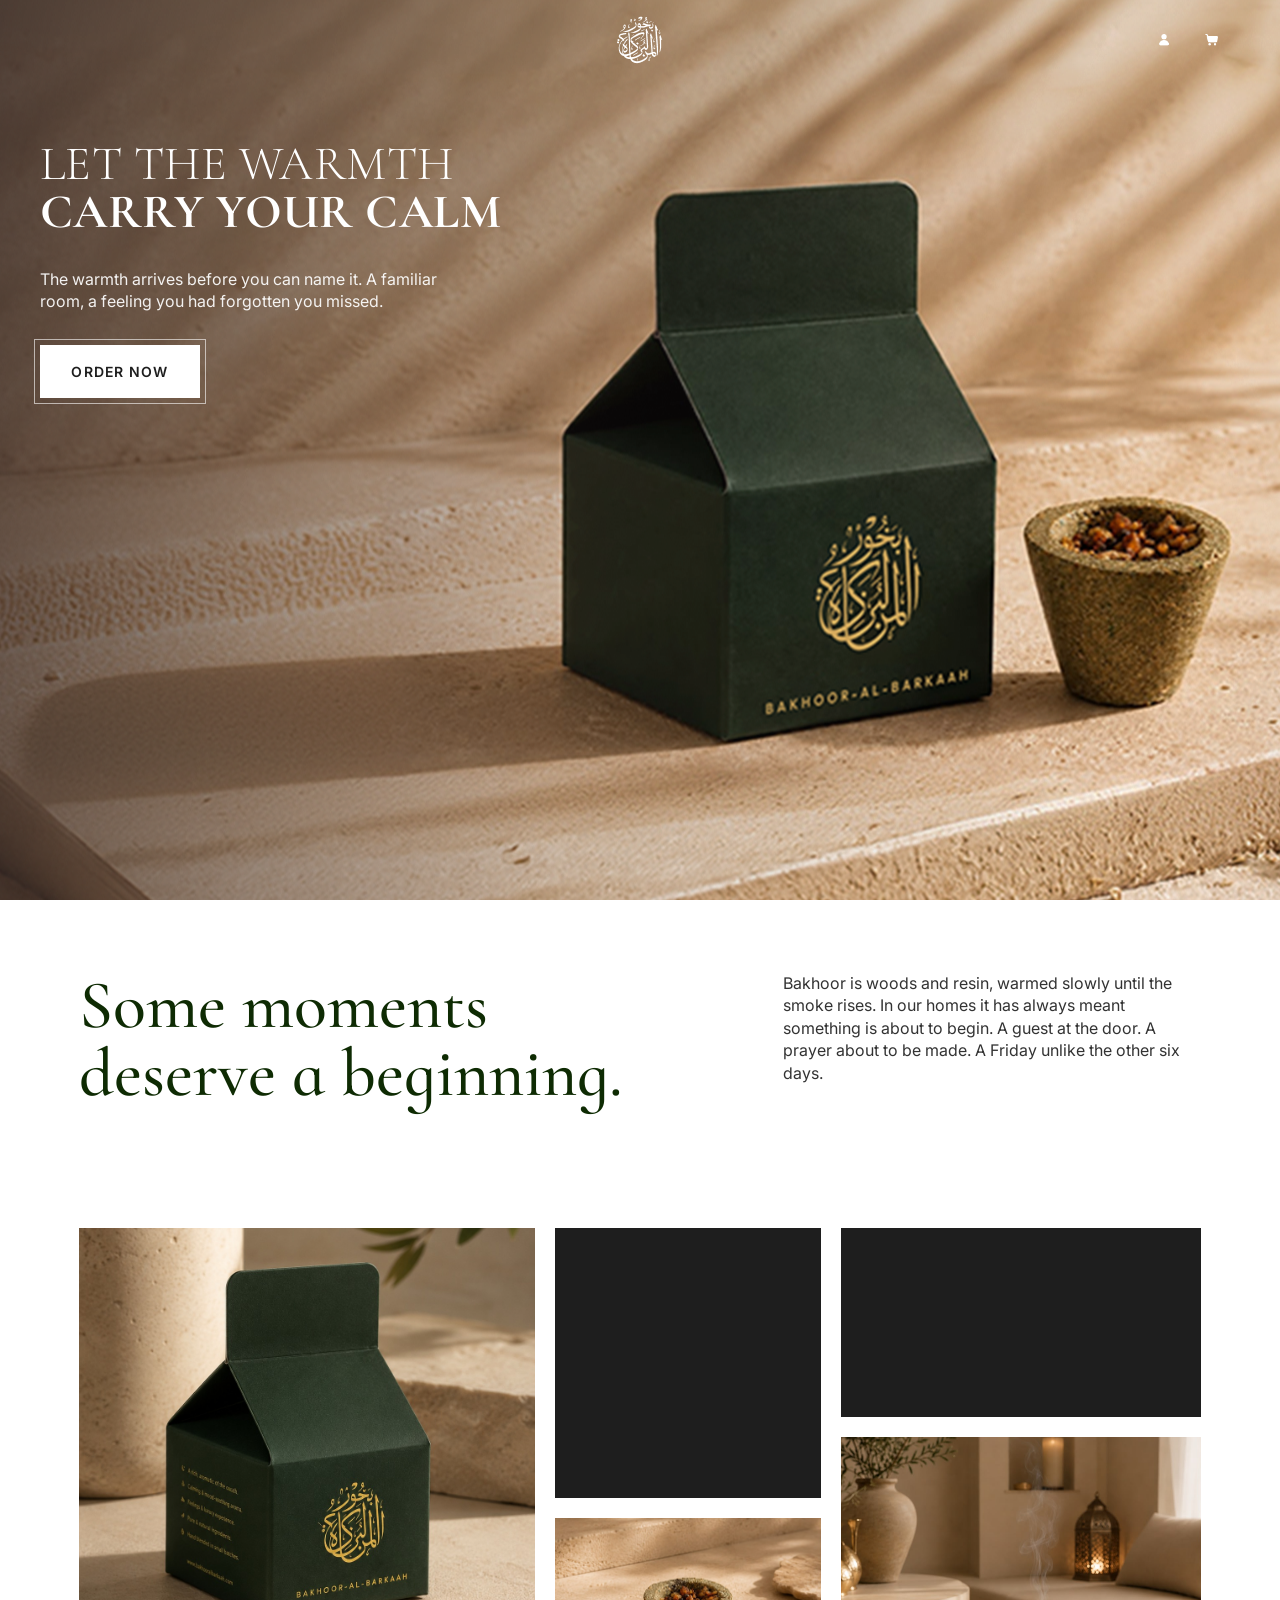
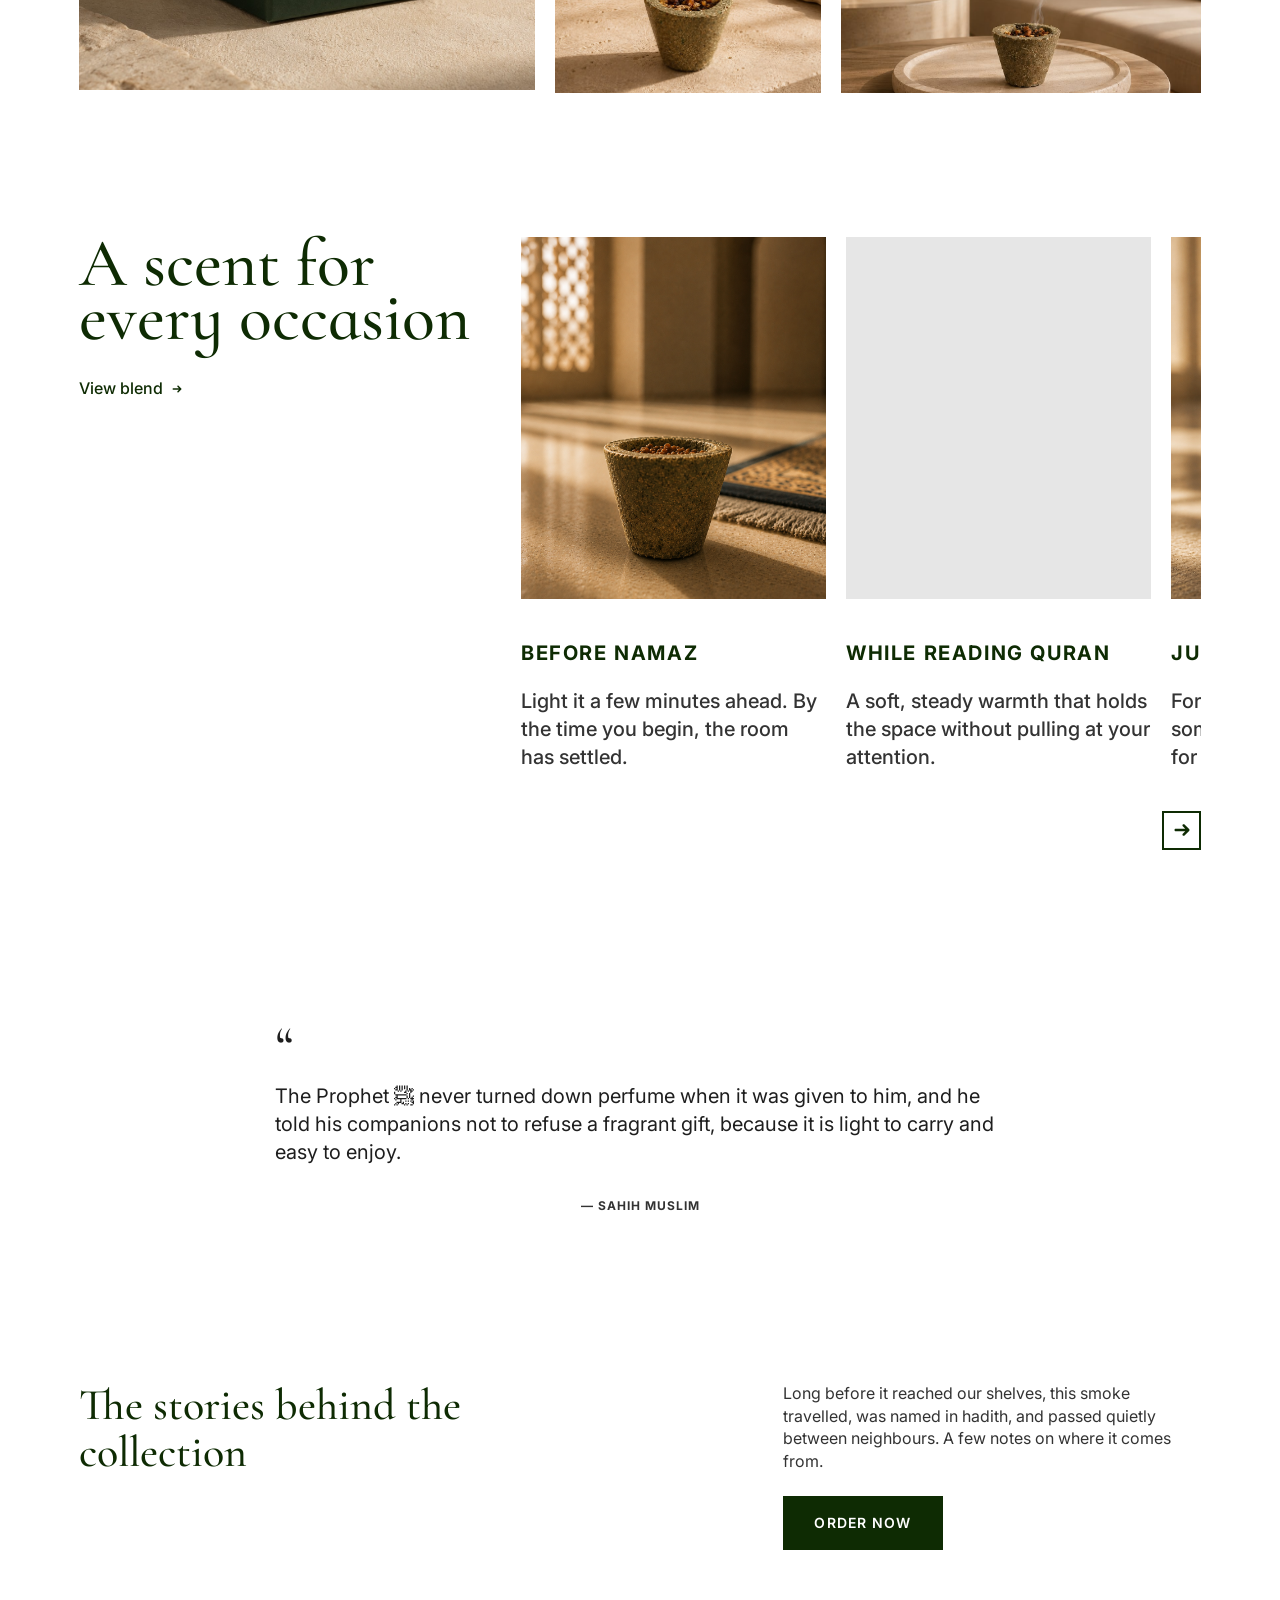
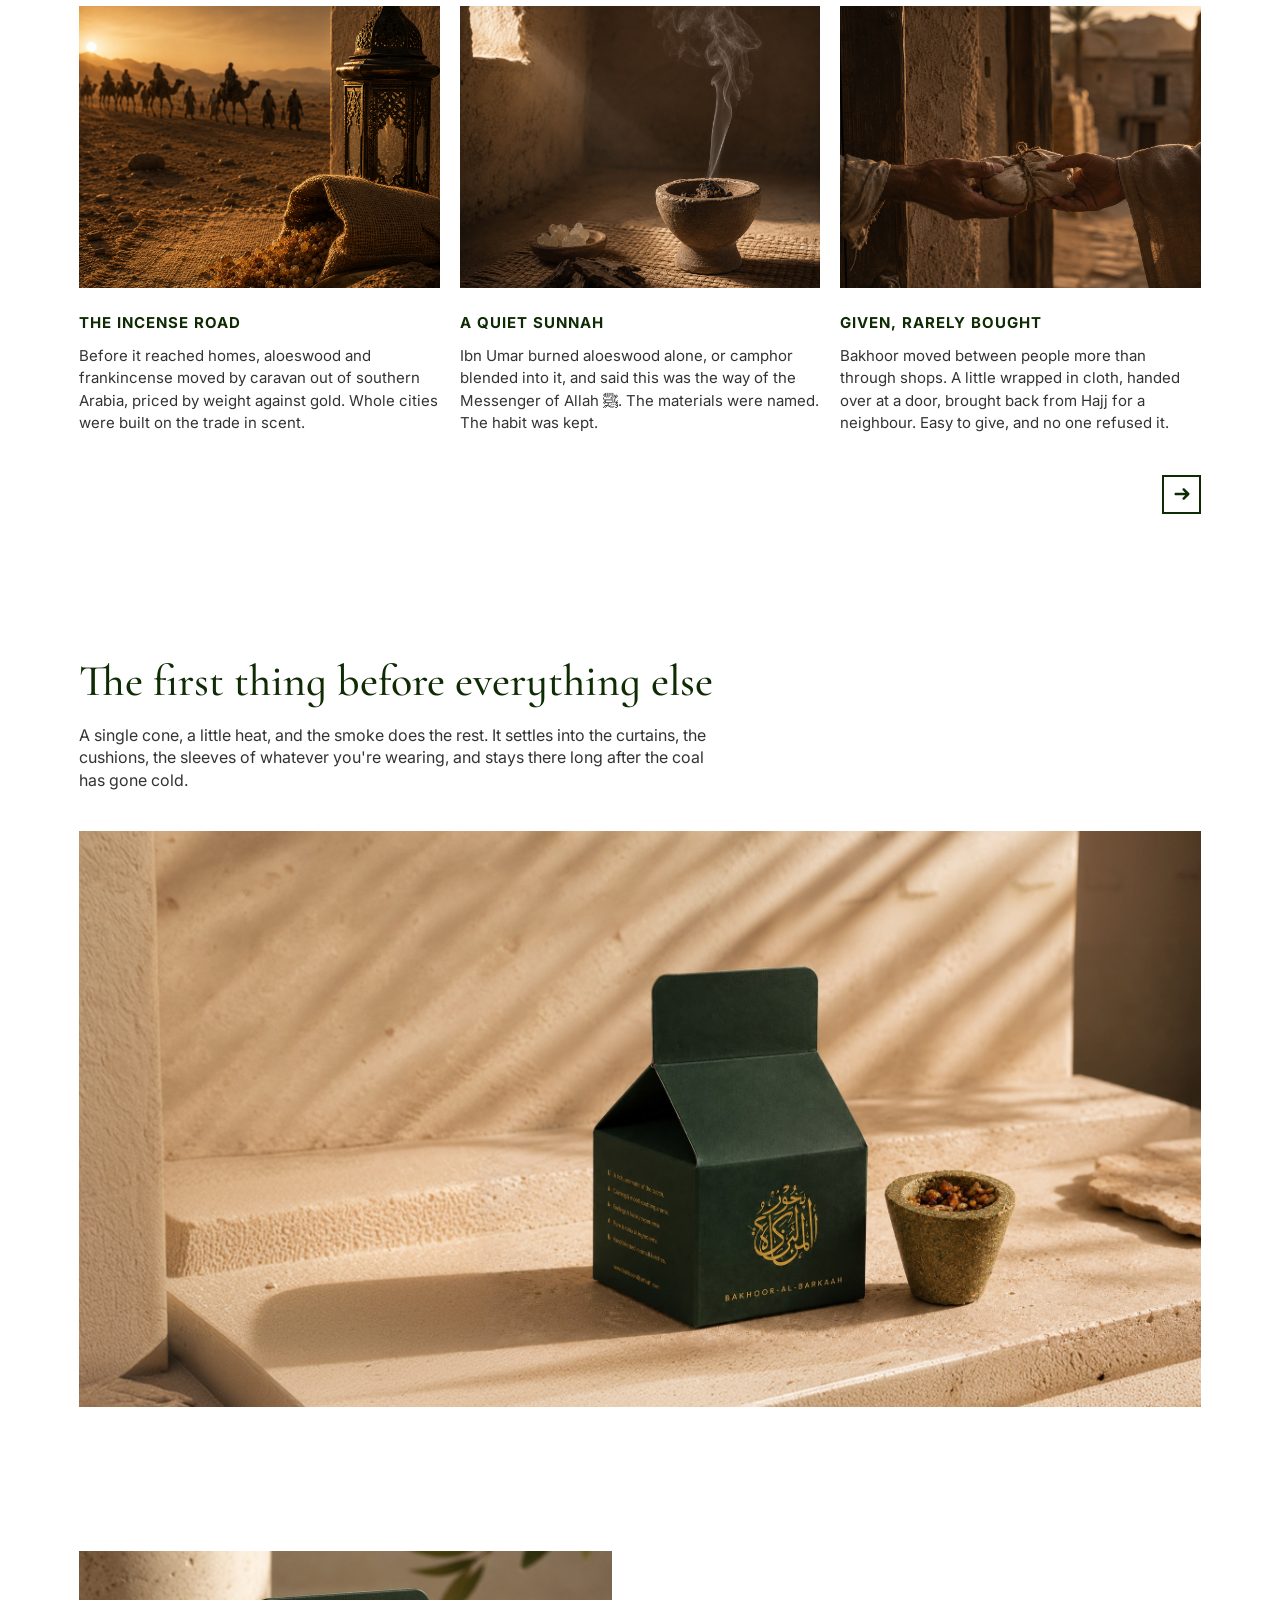
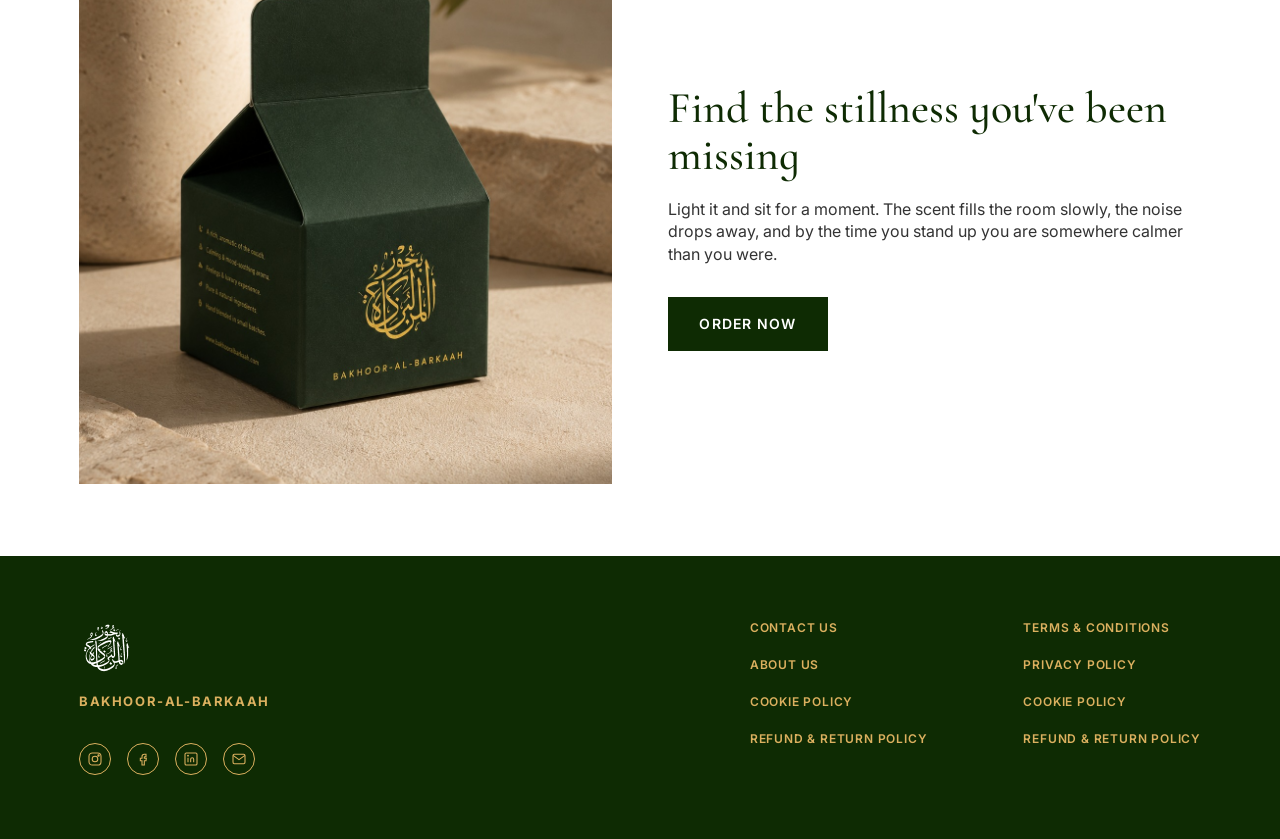
==== commit dc123a0e: "Add real photography for occasions/stories cards, tablet hero tier - Occasions carousel: real photos" ====
--- a/index.html
+++ b/index.html
@@ -104,7 +104,9 @@
          arrow button below steps one card width at a time. -->
     <ul class="occasions__track" id="occasionsTrack">
       <li class="occasions__card">
-        <div class="occasions__card-image" aria-hidden="true"></div>
+        <div class="occasions__card-image">
+          <img src="assets/images/occasion/before-namaz.png" alt="Bakhoor bowl smoking on a mosque prayer mat before Namaz">
+        </div>
         <div class="occasions__card-text">
           <p class="occasions__card-title">Before Namaz</p>
           <p class="occasions__card-desc">Light it a few minutes ahead. By the time you begin, the room has settled.</p>
@@ -118,21 +120,27 @@
         </div>
       </li>
       <li class="occasions__card">
-        <div class="occasions__card-image" aria-hidden="true"></div>
+        <div class="occasions__card-image">
+          <img src="assets/images/occasion/jumuah.png" alt="Bakhoor bowl with a mosque dome in the background, for Jumu'ah">
+        </div>
         <div class="occasions__card-text">
           <p class="occasions__card-title">Jumu'ah</p>
           <p class="occasions__card-desc">For mornings that ask for something richer. Deeper resins, for a home that fills up.</p>
         </div>
       </li>
       <li class="occasions__card">
-        <div class="occasions__card-image" aria-hidden="true"></div>
+        <div class="occasions__card-image">
+          <img src="assets/images/occasion/family-gatherings.png" alt="Family sitting together with a Bakhoor bowl in the foreground">
+        </div>
         <div class="occasions__card-text">
           <p class="occasions__card-title">Family Gatherings</p>
           <p class="occasions__card-desc">Floral and generous, enough for a full house. The scent people remember afterwards.</p>
         </div>
       </li>
       <li class="occasions__card">
-        <div class="occasions__card-image" aria-hidden="true"></div>
+        <div class="occasions__card-image">
+          <img src="assets/images/occasion/welcoming-guests.png" alt="Two men greeting each other at a doorway with a Bakhoor bowl nearby">
+        </div>
         <div class="occasions__card-text">
           <p class="occasions__card-title">Welcoming Guests</p>
           <p class="occasions__card-desc">An old courtesy, still worth keeping. Warmth that reaches the door ahead of you.</p>
@@ -183,7 +191,9 @@
 
   <div class="stories__grid">
     <div class="stories__card">
-      <div class="stories__card-image" aria-hidden="true"></div>
+      <div class="stories__card-image">
+        <img src="assets/images/stories/the-incense-road.png" alt="A camel caravan crossing the desert at sunset, with a lantern and resin beads in the foreground">
+      </div>
       <p class="stories__card-title">The Incense Road</p>
       <p class="stories__card-desc">Before it reached homes, aloeswood and frankincense moved by caravan out of southern Arabia, priced by weight against gold. Whole cities were built on the trade in scent.</p>
     </div>
@@ -195,7 +205,9 @@
       <p class="stories__card-desc">Ibn Umar burned aloeswood alone, or camphor blended into it, and said this was the way of the Messenger of Allah ﷺ. The materials were named. The habit was kept.</p>
     </div>
     <div class="stories__card">
-      <div class="stories__card-image" aria-hidden="true"></div>
+      <div class="stories__card-image">
+        <img src="assets/images/stories/given-rarely-bought.png" alt="A wrapped cloth bundle being handed from one person to another at a doorway">
+      </div>
       <p class="stories__card-title">Given, Rarely Bought</p>
       <p class="stories__card-desc">Bakhoor moved between people more than through shops. A little wrapped in cloth, handed over at a door, brought back from Hajj for a neighbour. Easy to give, and no one refused it.</p>
     </div>
--- a/css/style.css
+++ b/css/style.css
@@ -88,16 +88,15 @@
   min-height: 560px;
   overflow: hidden;
   color: var(--color-white);
-  /* Shows through on narrow/tall screens (see the max-width:640px override
-     below), where the product shot uses background-size:contain and can't
-     fill every edge — picked to match the photo's warm background tone. */
-  background-color: #7a6248;
   background-image:
     url('../assets/images/hero/hero-gradient-fade.png'),
     url('../assets/images/hero/hero-gradient-vignette.png'),
     url('../assets/images/hero/hero-background.png');
   background-size: cover, cover, cover;
-  background-position: top, top, top;
+  /* Anchored bottom-right — that's where the product box sits in the
+     photo, so on unusually tall/narrow desktop windows "cover" crops
+     away from the top/left instead of cutting the box off. */
+  background-position: right bottom, right bottom, right bottom;
   background-repeat: no-repeat, no-repeat, no-repeat;
 }
 
@@ -285,13 +284,31 @@
 /* ---------------------------------------------
    Responsive
 --------------------------------------------- */
-@media (max-width: 1024px) {
+@media (max-width: 1400px) {
   .hero__heading {
     font-size: 48px;
   }
 
   .hero__content {
     padding: 140px 40px 0;
+  }
+
+  /* The desktop photo is landscape (1920x1080) — cropped to "cover" a
+     tall narrow screen (tablets in portrait like iPad Air/Pro, down to
+     phones, and laptop windows up to 1400px), it squeezes down to a
+     sliver and pushes the product box far from the text. These -tablet
+     assets are a portrait shot instead (see assets/images/hero/) —
+     overridden again below with an even taller -mobile crop once
+     phone-sized text kicks in at max-width:640px. Anchored bottom-right,
+     same as the base .hero rule, so the box+bowl are never the part
+     that gets cropped — cover always crops from the top/left instead. */
+  .hero {
+    background-image:
+      url('../assets/images/hero/hero-gradient-fade-tablet.png'),
+      url('../assets/images/hero/hero-gradient-vignette-tablet.png'),
+      url('../assets/images/hero/hero-background-tablet.png');
+    background-size: cover, cover, cover;
+    background-position: right bottom, right bottom, right bottom;
   }
 }
 
@@ -326,22 +343,13 @@
     gap: 20px;
   }
 
-  /* The desktop photo is landscape (1440x820) — cropped to "cover" a tall
-     narrow phone screen, it pushed the product box almost entirely out of
-     frame. These -mobile assets are a portrait crop centered on the box
-     (see assets/images/hero/), and background-size:contain guarantees the
-     whole box stays visible. The photo runs dark (top, for text contrast)
-     to light sandy tones (bottom) — a flat fallback color couldn't match
-     both ends, so the letterboxing is filled by a matching vertical
-     gradient instead (added as the bottom-most background layer). */
+  /* Phones — overrides the tablet photo set above with a taller crop
+     built for narrower screens. Same cover/bottom-right anchoring. */
   .hero {
     background-image:
       url('../assets/images/hero/hero-gradient-fade-mobile.png'),
       url('../assets/images/hero/hero-gradient-vignette-mobile.png'),
-      url('../assets/images/hero/hero-background-mobile.png'),
-      linear-gradient(to bottom, #4a3c32 0%, #6b5645 18%, #c19770 82%, #c19770 100%);
-    background-size: contain, contain, contain, cover;
-    background-position: center, center, center, center;
+      url('../assets/images/hero/hero-background-mobile.png');
   }
 }
 
@@ -585,13 +593,25 @@
 
 .occasions__card-image {
   height: 362px;
+  overflow: hidden;
   background: var(--color-placeholder);
   transition: background-color 0.3s var(--ease-out), transform 0.3s var(--ease-out);
+}
+
+.occasions__card-image img {
+  width: 100%;
+  height: 100%;
+  object-fit: cover;
+  transition: transform 0.6s var(--ease-out);
 }
 
 .occasions__card:hover .occasions__card-image {
   transform: translateY(-4px);
   background-color: #dcdcdc;
+}
+
+.occasions__card:hover .occasions__card-image img {
+  transform: scale(1.05);
 }
 
 .occasions__card-text {
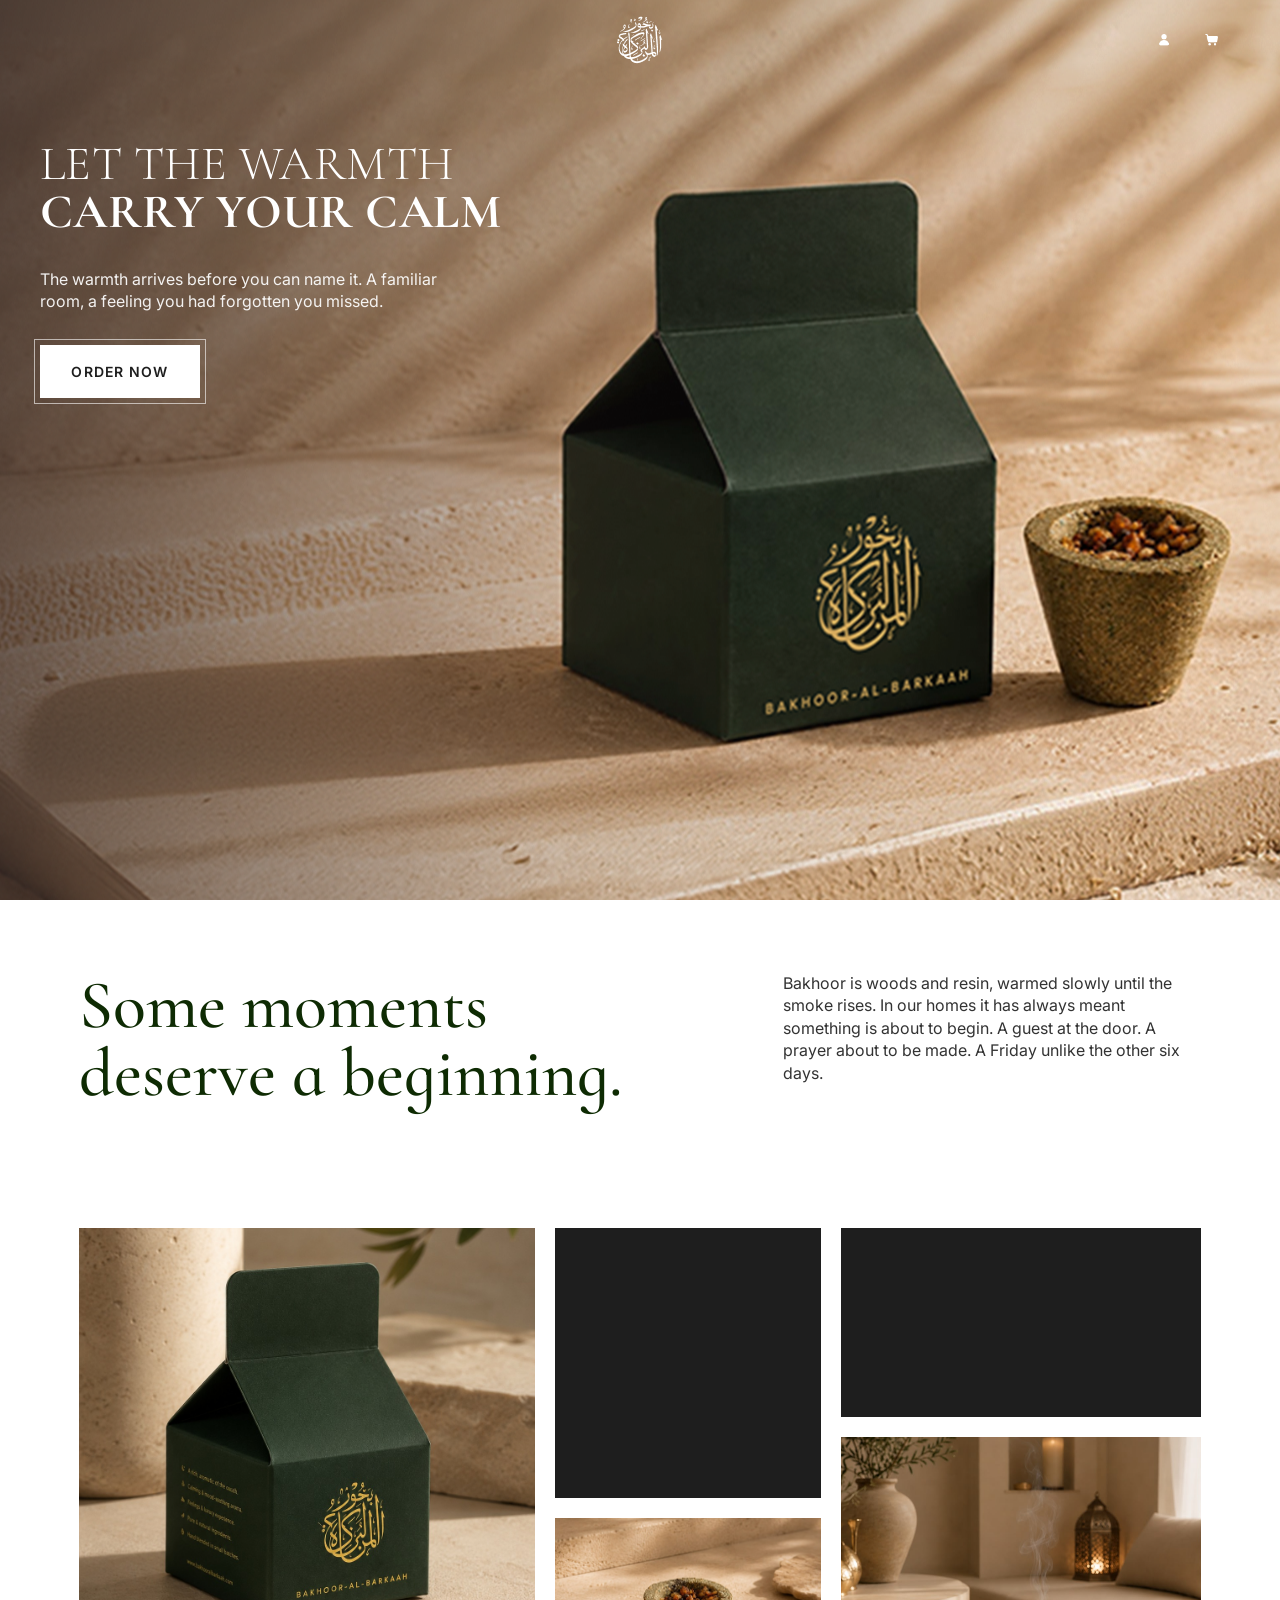
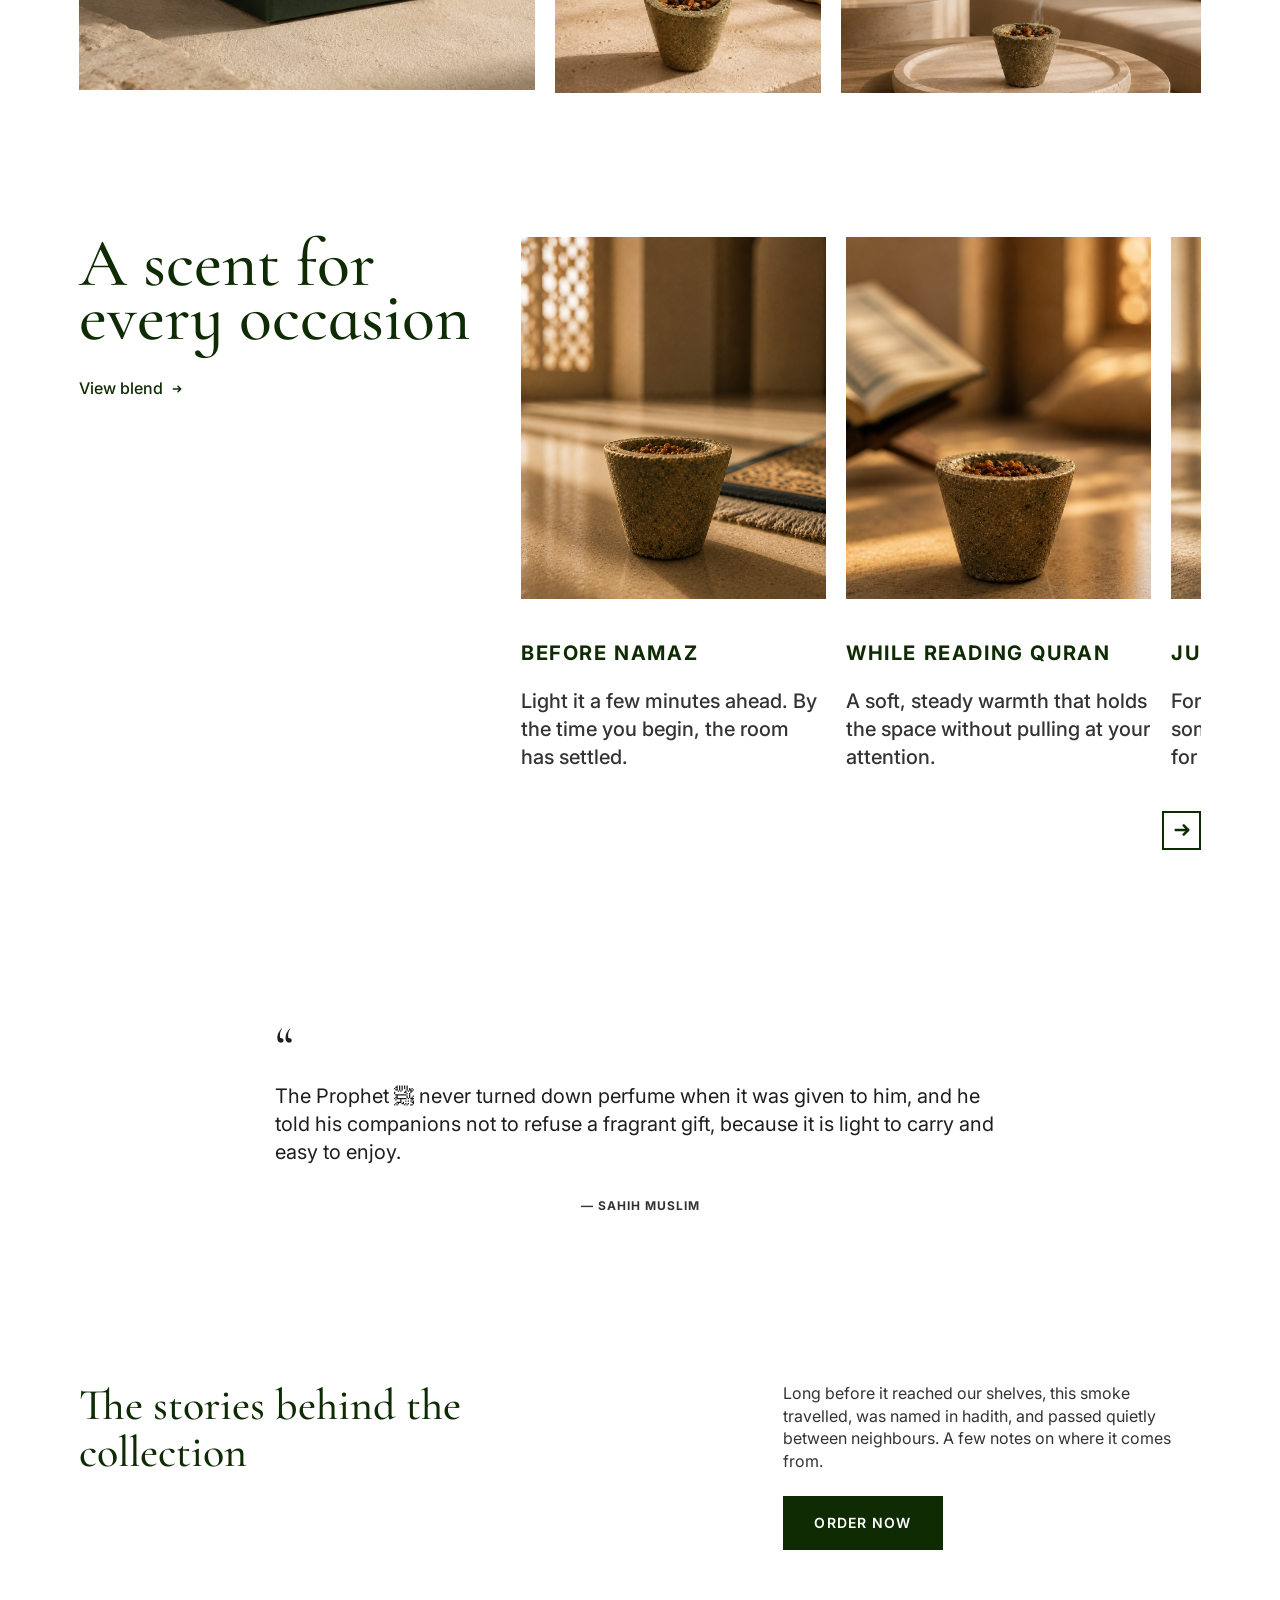
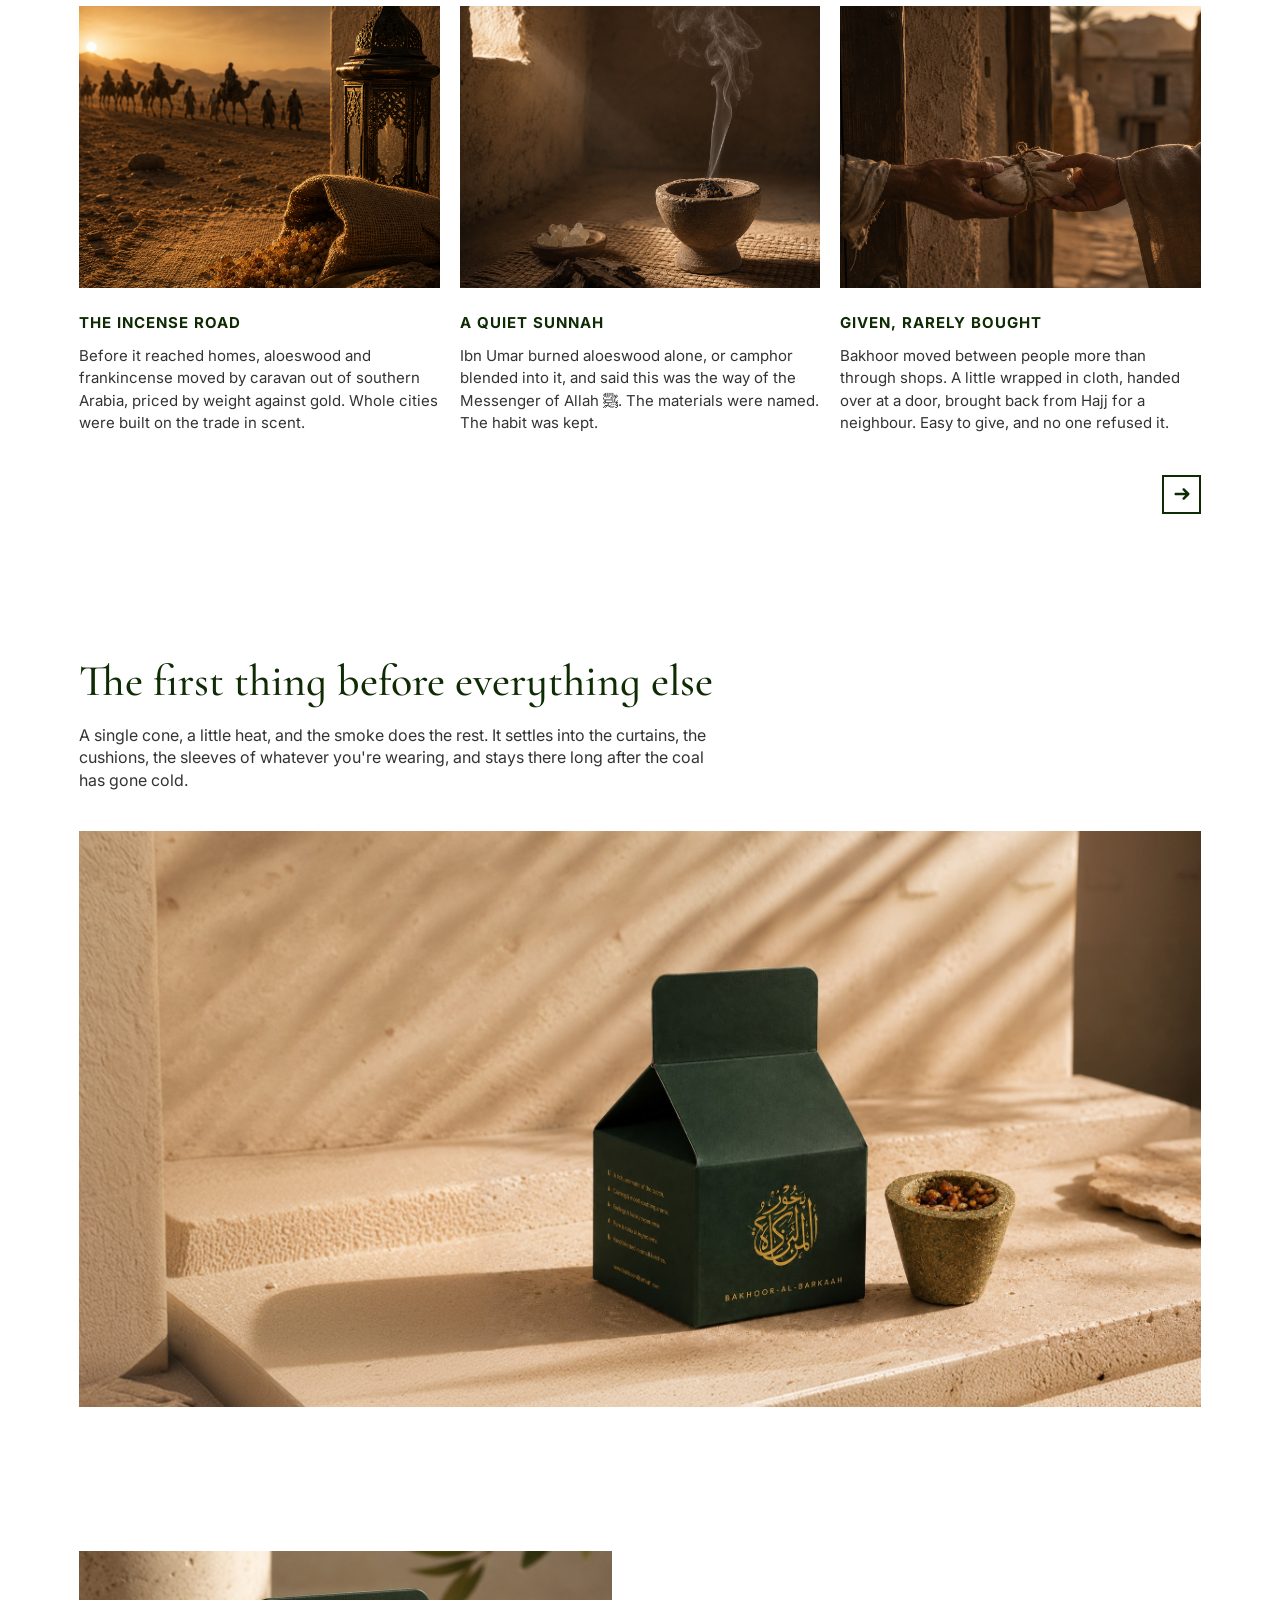
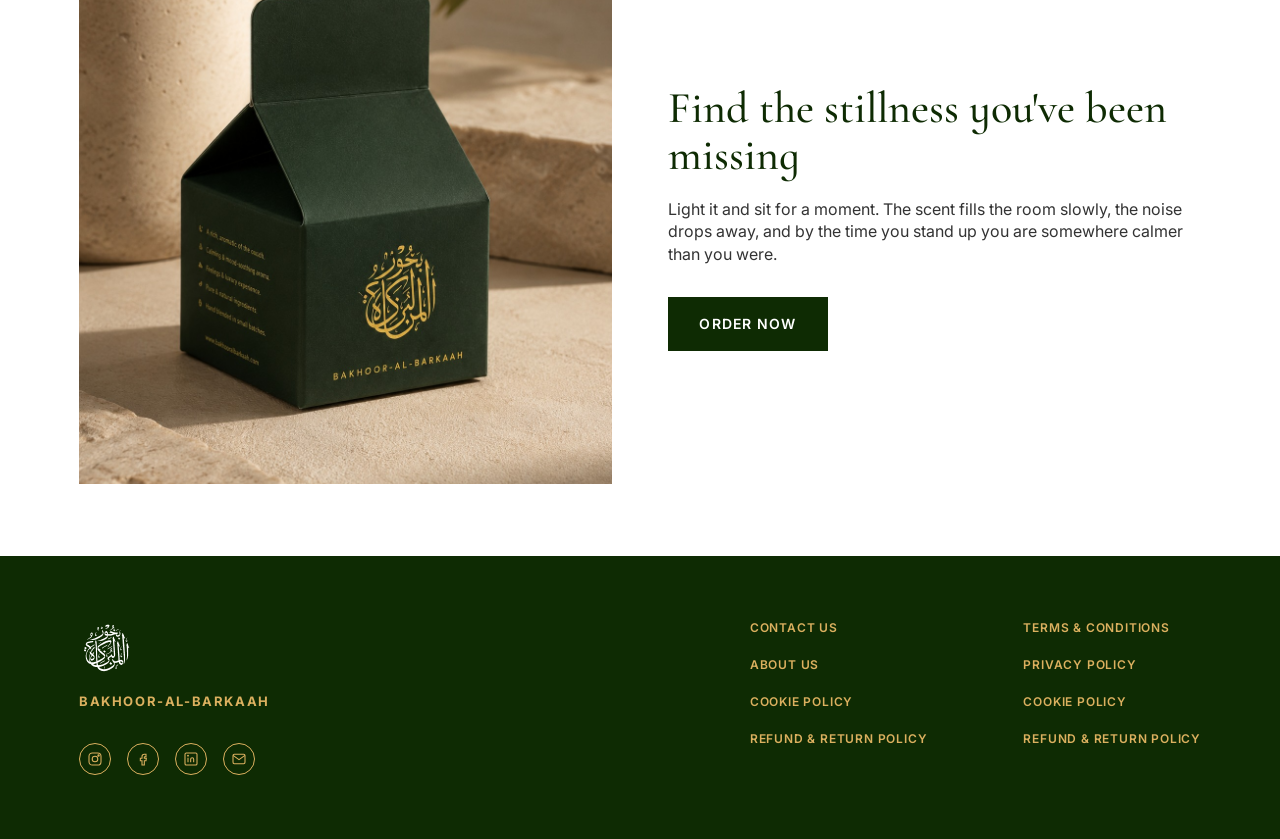
==== commit ddd9d19e: "Add While Reading Quran occasion photo — all 5 occasion cards now complete" ====
--- a/index.html
+++ b/index.html
@@ -113,7 +113,9 @@
         </div>
       </li>
       <li class="occasions__card">
-        <div class="occasions__card-image" aria-hidden="true"></div>
+        <div class="occasions__card-image">
+          <img src="assets/images/occasion/while-reading-quran.png" alt="An open Quran on a rehal beside a smoking Bakhoor bowl">
+        </div>
         <div class="occasions__card-text">
           <p class="occasions__card-title">While Reading Quran</p>
           <p class="occasions__card-desc">A soft, steady warmth that holds the space without pulling at your attention.</p>
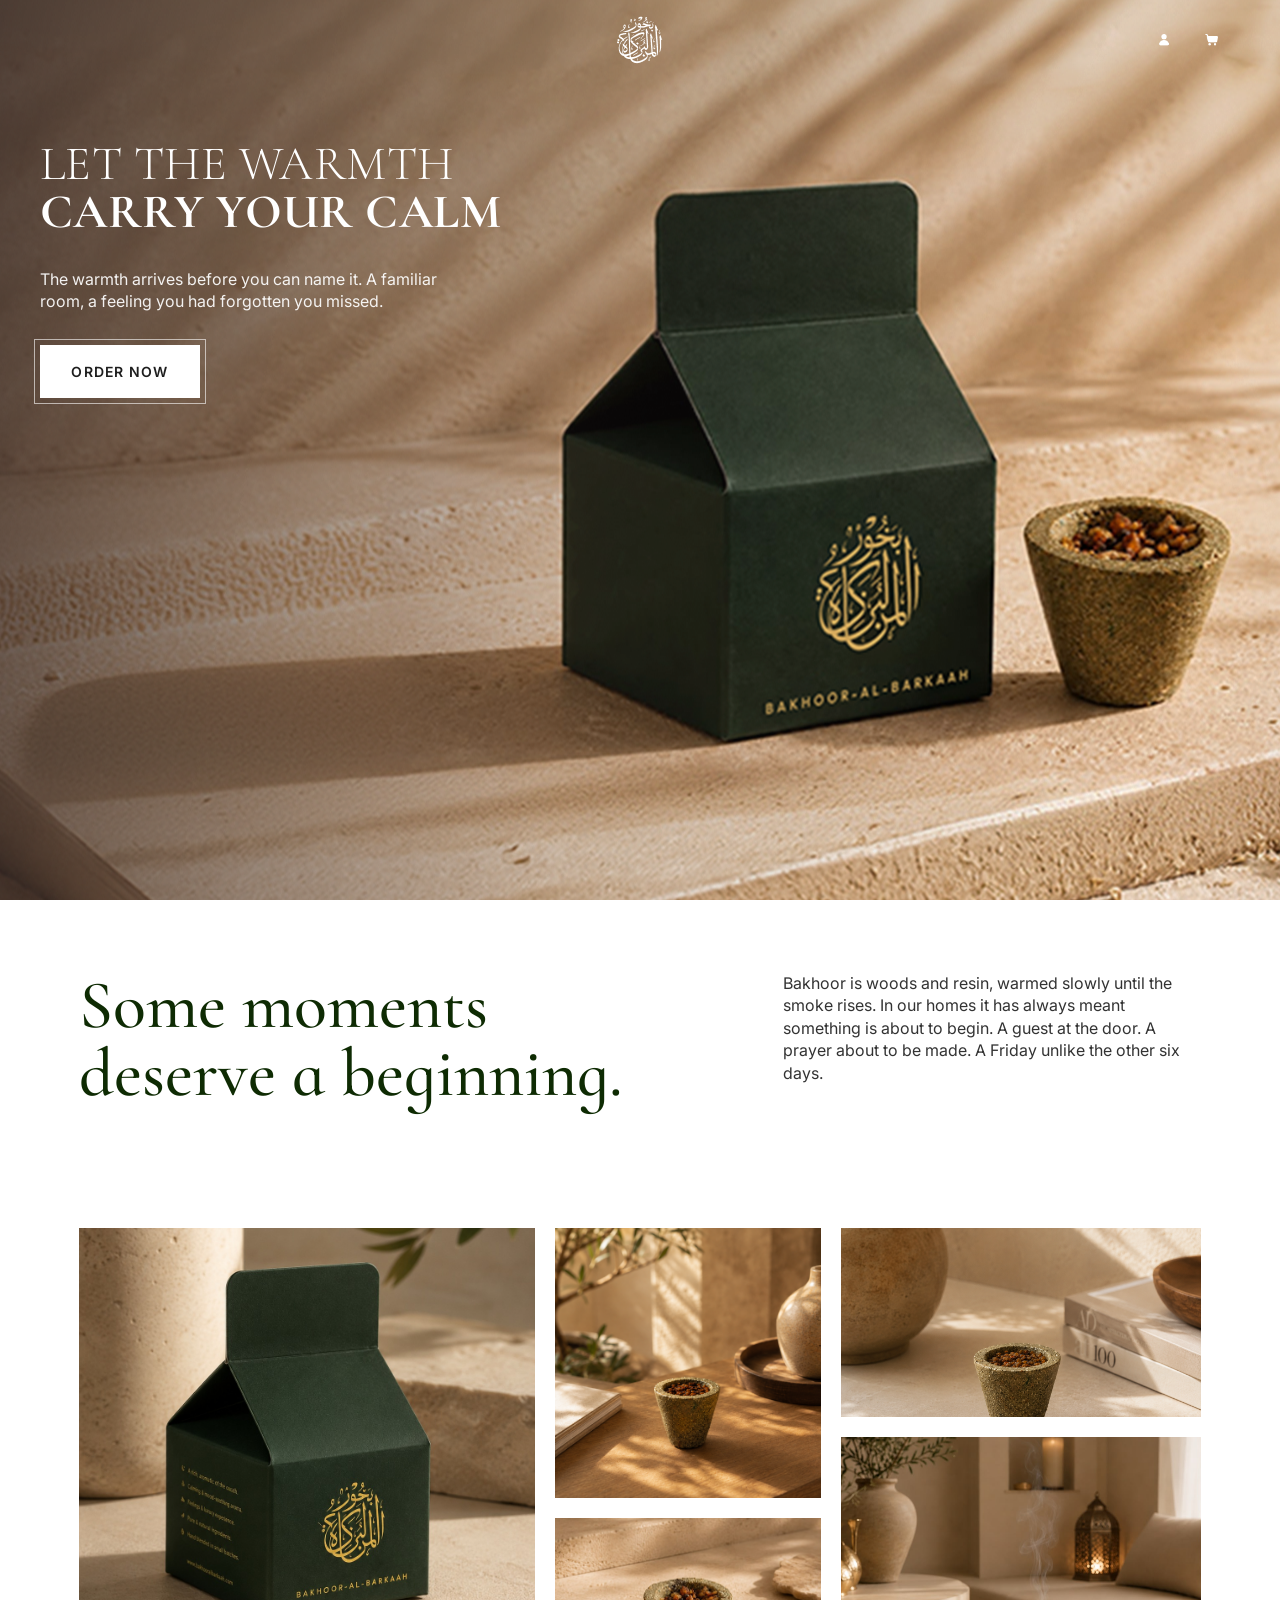
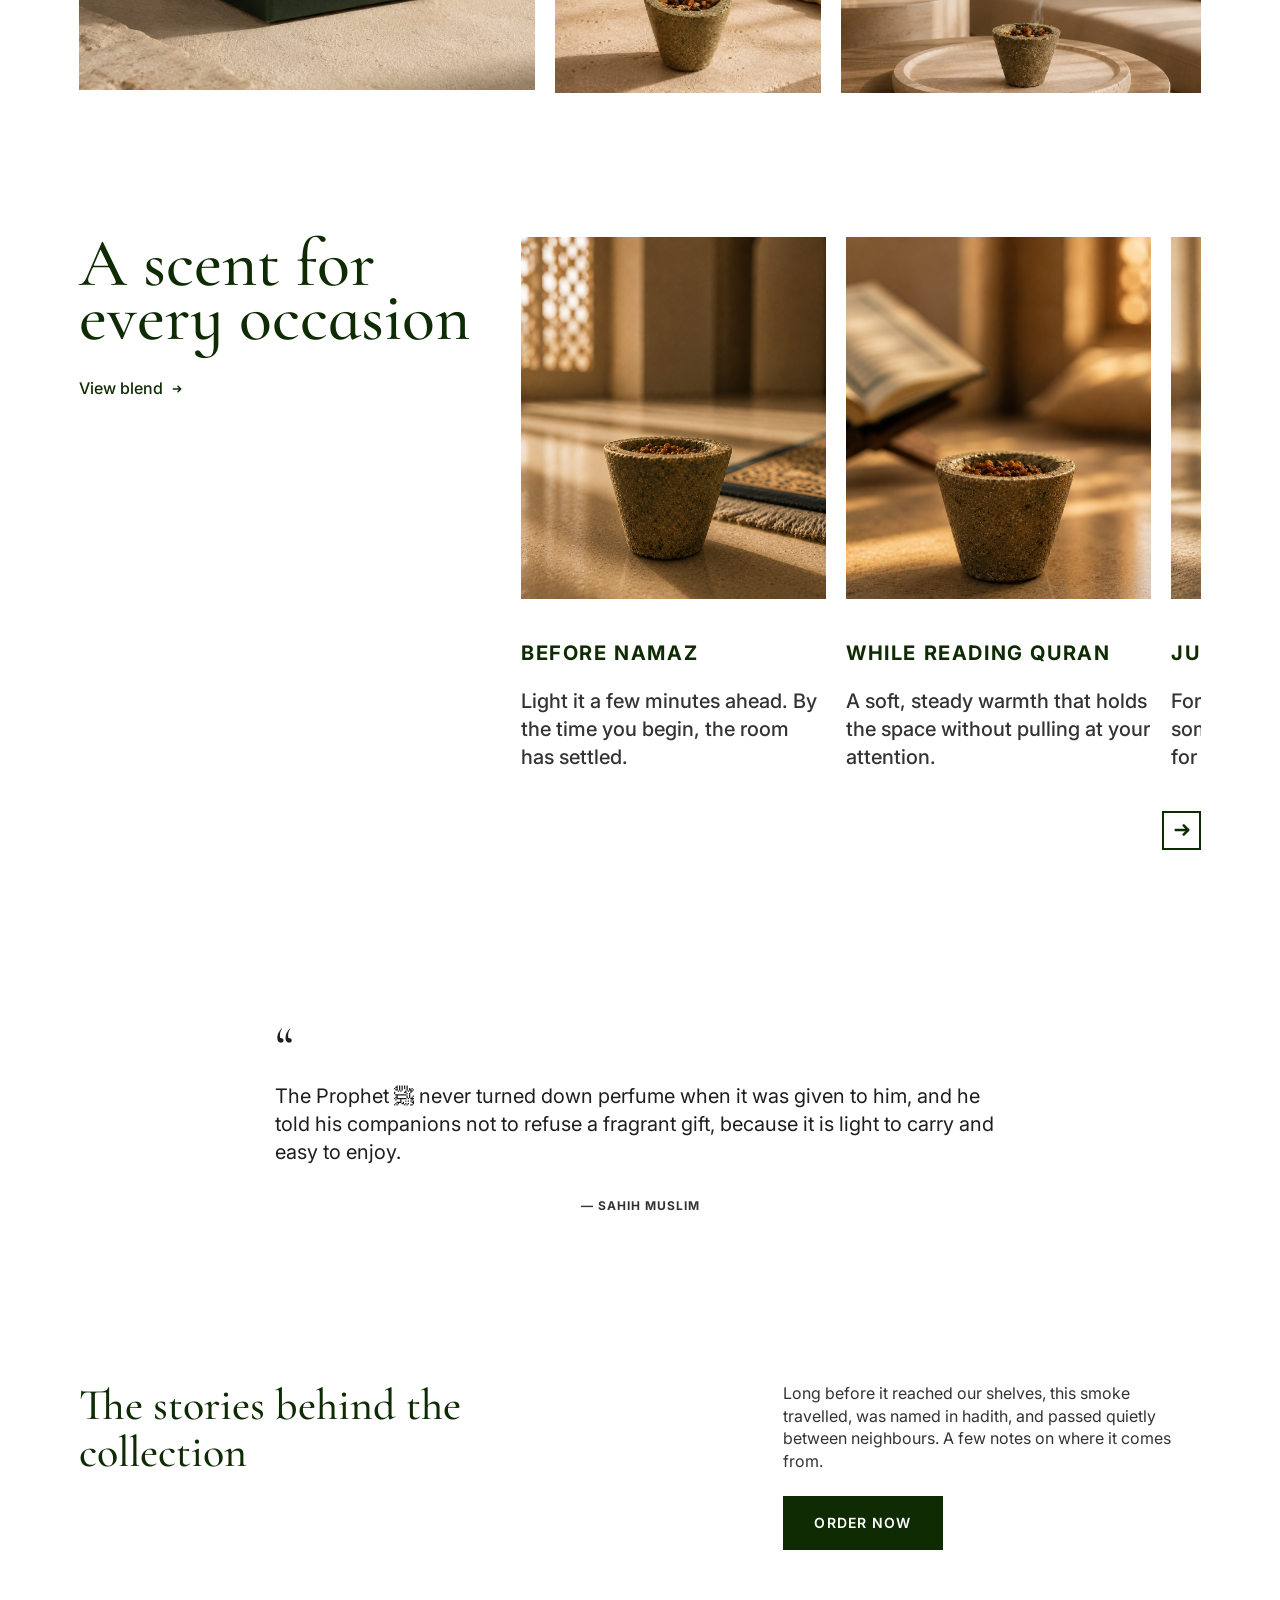
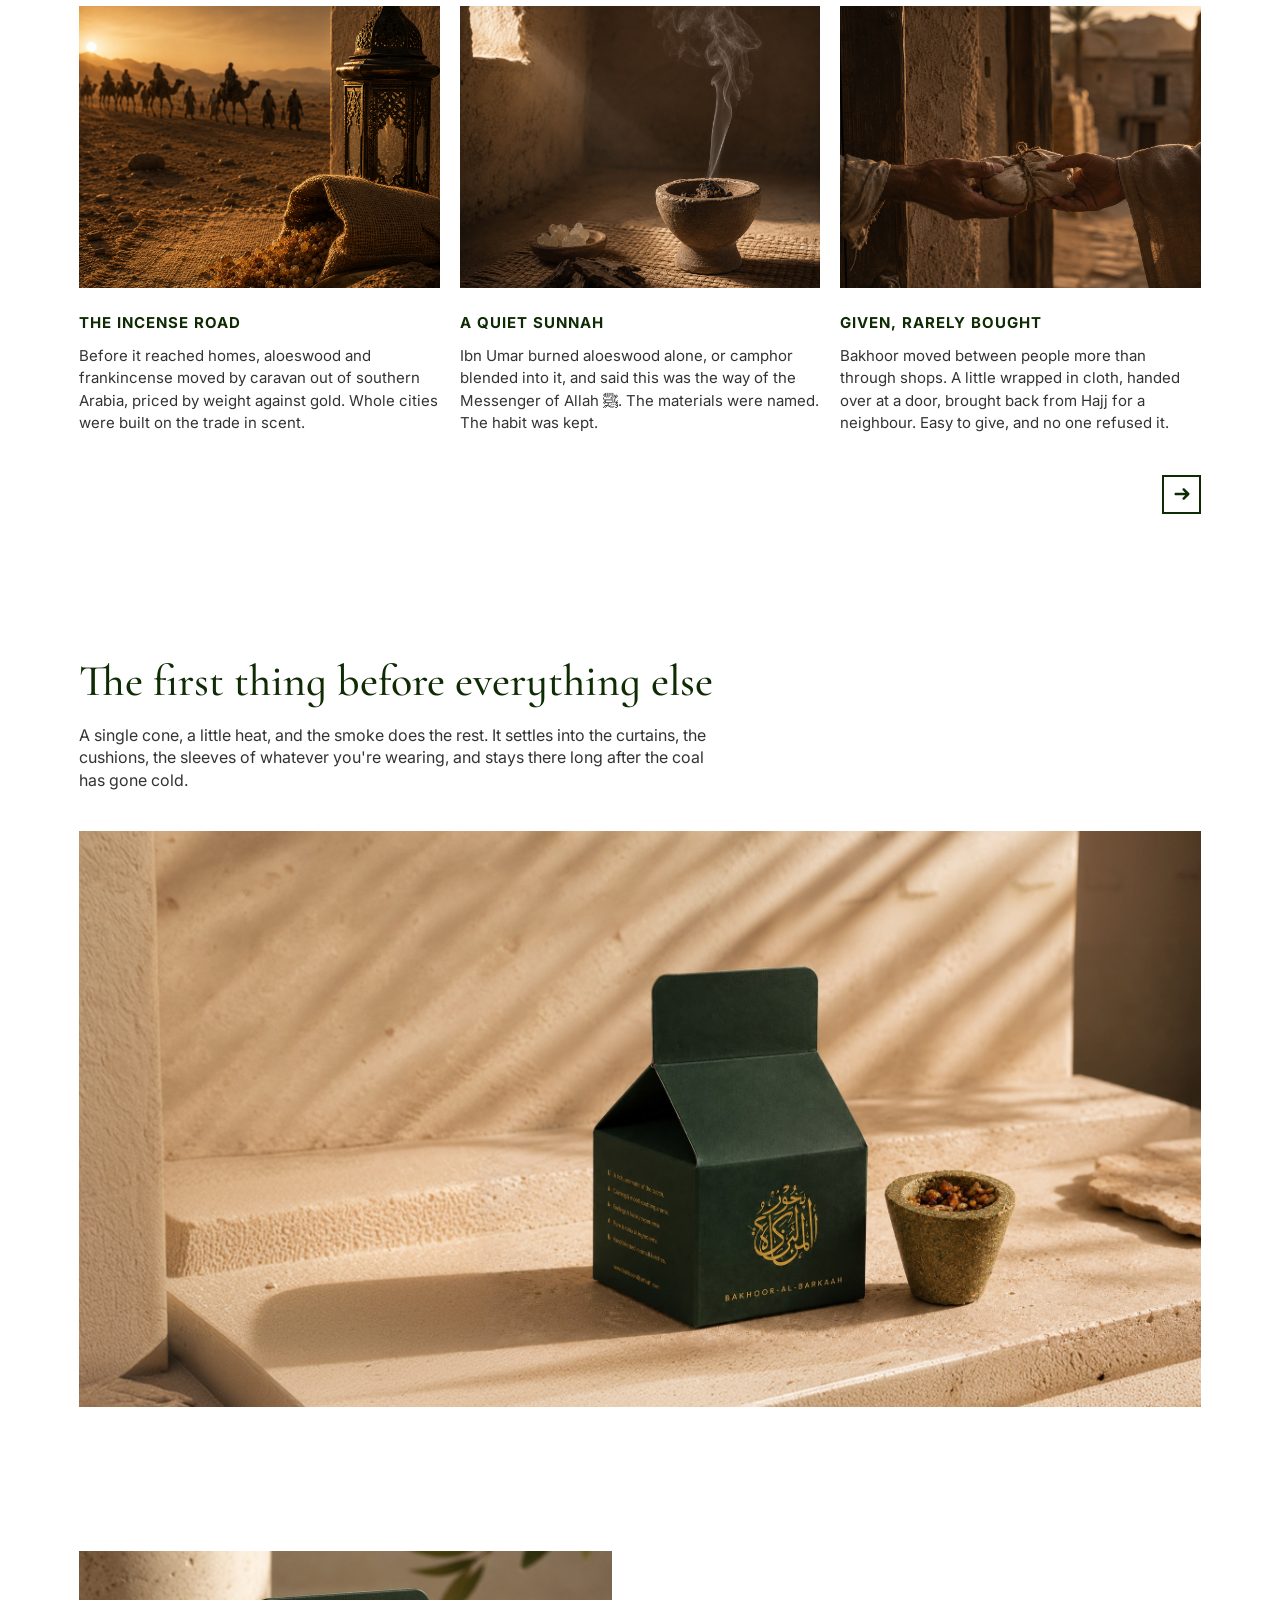
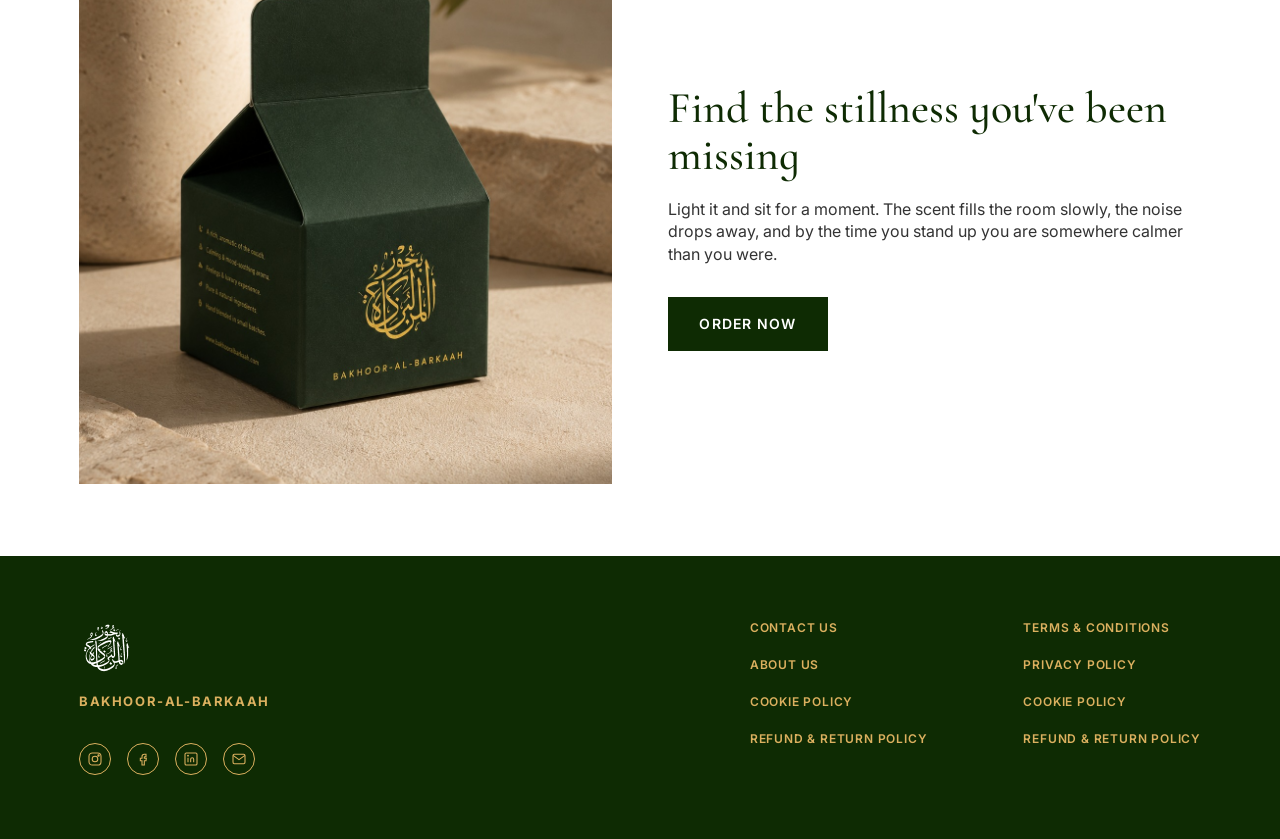
==== commit bff5ddd6: "Complete About gallery with real photos, remove hover-zoom on all photos - About section: last two p" ====
--- a/index.html
+++ b/index.html
@@ -69,14 +69,18 @@
     </div>
 
     <div class="about__col">
-      <div class="about__tile about__tile--placeholder" aria-hidden="true"></div>
+      <div class="about__tile about__tile--placeholder">
+        <img src="assets/images/about/about-hall.png" alt="Bakhoor bowl on a wooden table beside an olive tree and a stoneware vase">
+      </div>
       <div class="about__tile about__tile--bowl">
         <img src="assets/images/about/about-bowl.png" alt="Bakhoor resin in a stone bowl">
       </div>
     </div>
 
     <div class="about__col about__col--wide">
-      <div class="about__tile about__tile--placeholder" aria-hidden="true"></div>
+      <div class="about__tile about__tile--placeholder">
+        <img src="assets/images/about/about-room.png" alt="Bakhoor bowl on a stone ledge beside books and a clay vase">
+      </div>
       <div class="about__tile about__tile--lifestyle">
         <img src="assets/images/about/about-lifestyle.png" alt="Bakhoor burning in a living room setting">
       </div>
--- a/css/style.css
+++ b/css/style.css
@@ -427,11 +427,6 @@
   width: 100%;
   height: 100%;
   object-fit: cover;
-  transition: transform 0.6s var(--ease-out);
-}
-
-.about__tile:hover img {
-  transform: scale(1.05);
 }
 
 .about__tile--box {
@@ -602,16 +597,11 @@
   width: 100%;
   height: 100%;
   object-fit: cover;
-  transition: transform 0.6s var(--ease-out);
 }
 
 .occasions__card:hover .occasions__card-image {
   transform: translateY(-4px);
   background-color: #dcdcdc;
-}
-
-.occasions__card:hover .occasions__card-image img {
-  transform: scale(1.05);
 }
 
 .occasions__card-text {
@@ -845,11 +835,6 @@
   width: 100%;
   height: 100%;
   object-fit: cover;
-  transition: transform 0.6s var(--ease-out);
-}
-
-.stories__card:hover .stories__card-image img {
-  transform: scale(1.05);
 }
 
 .stories__card-title {
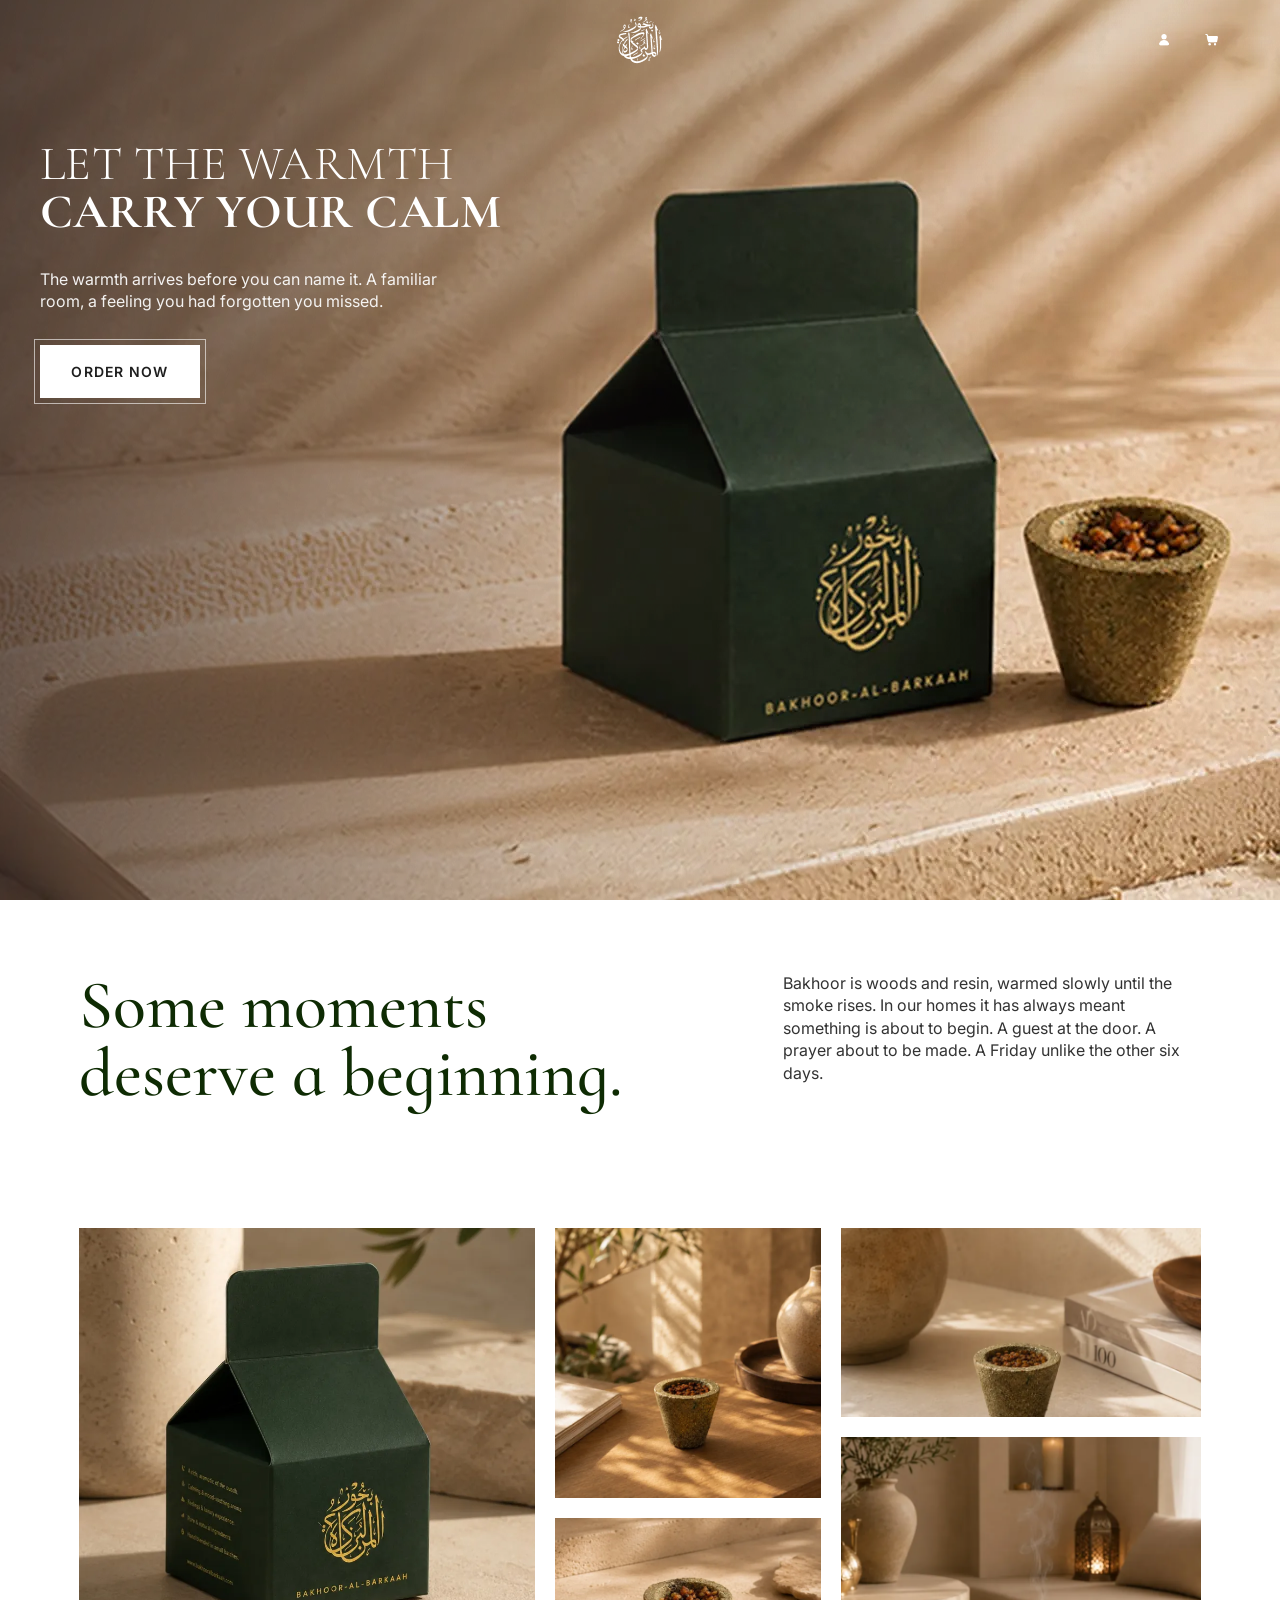
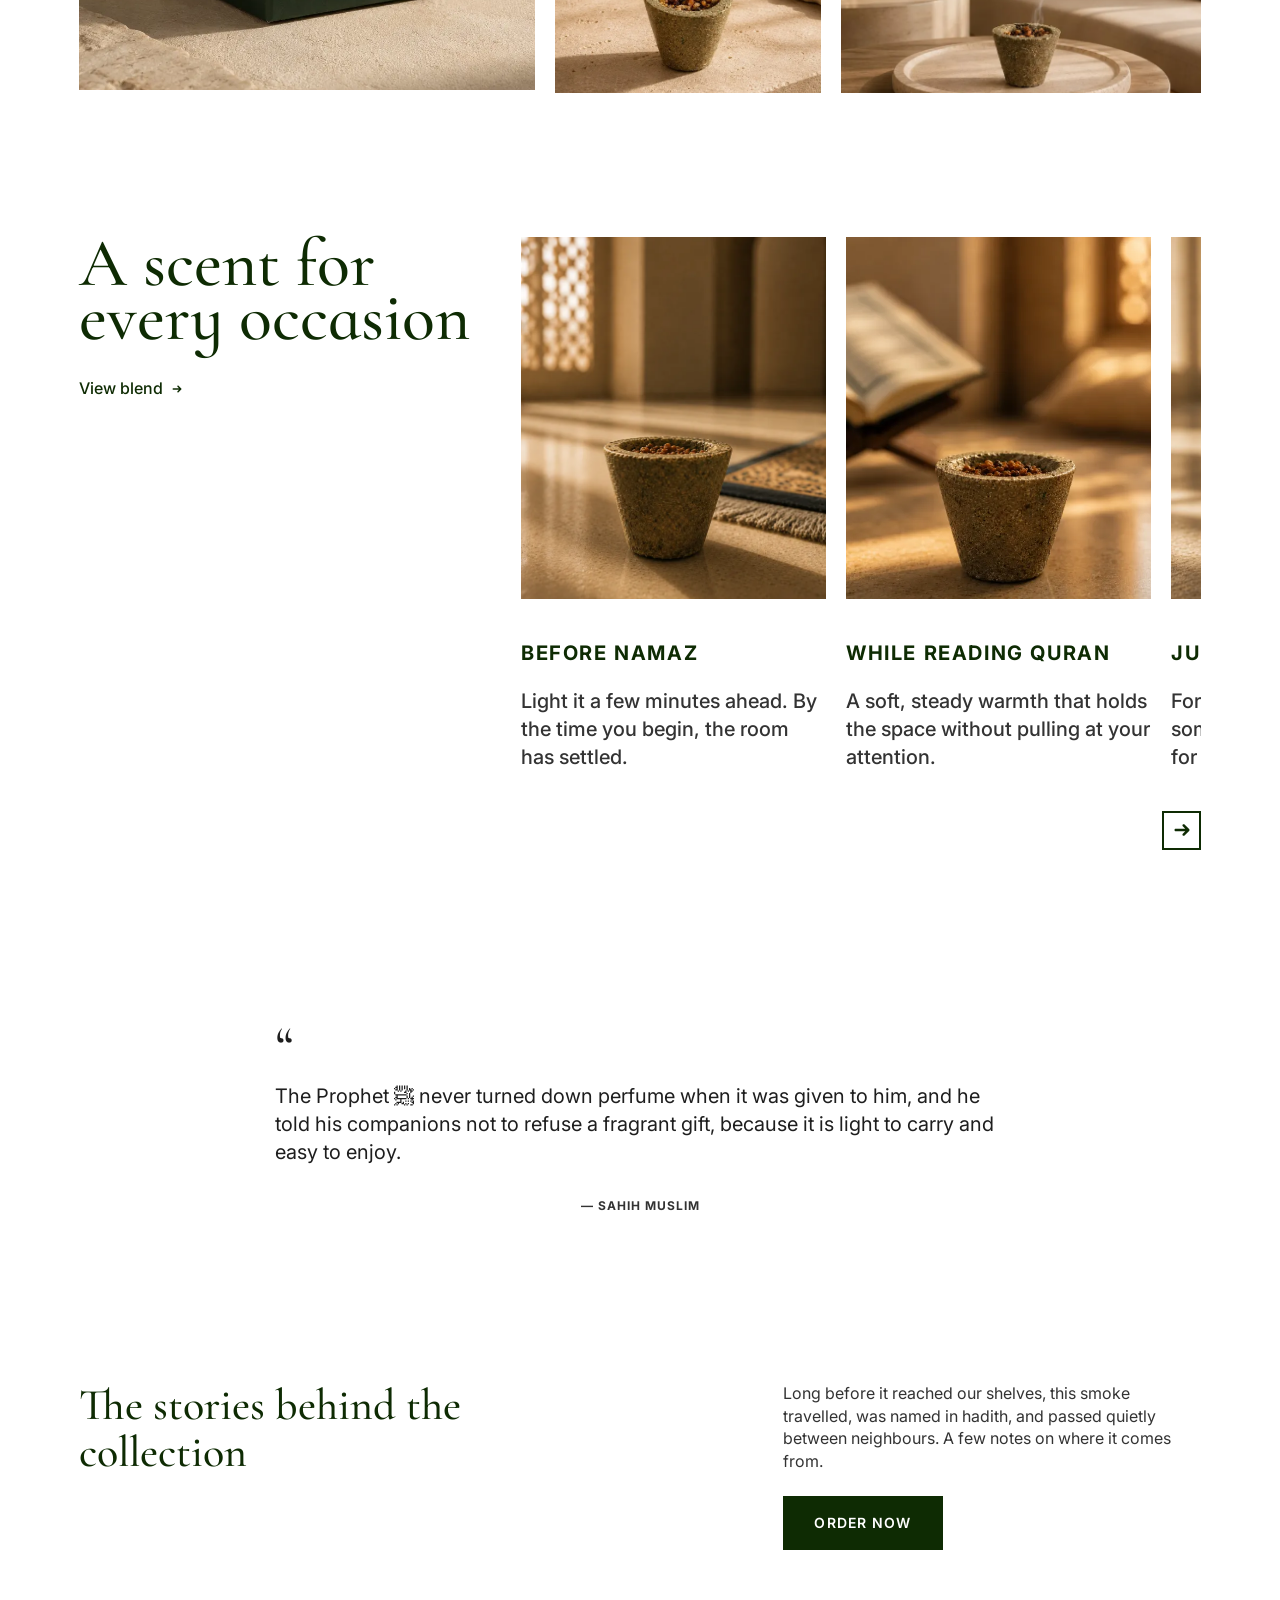
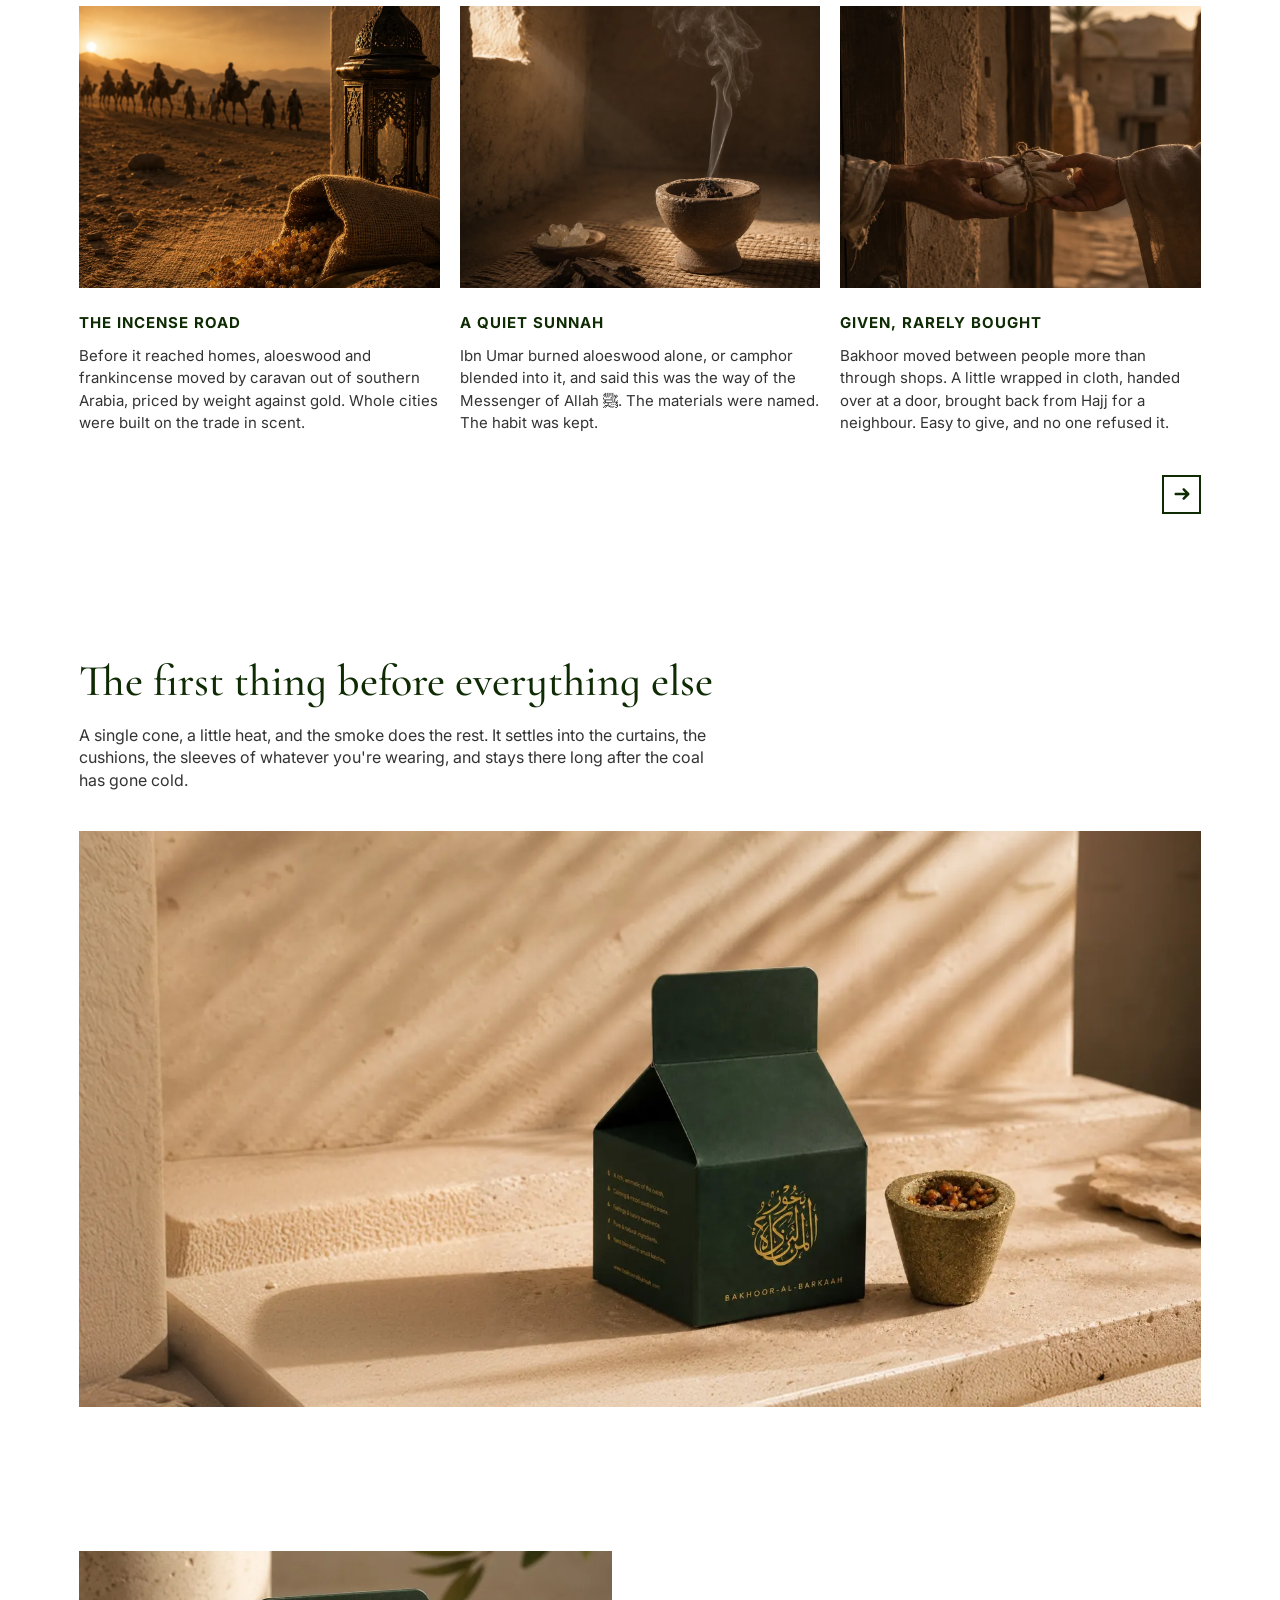
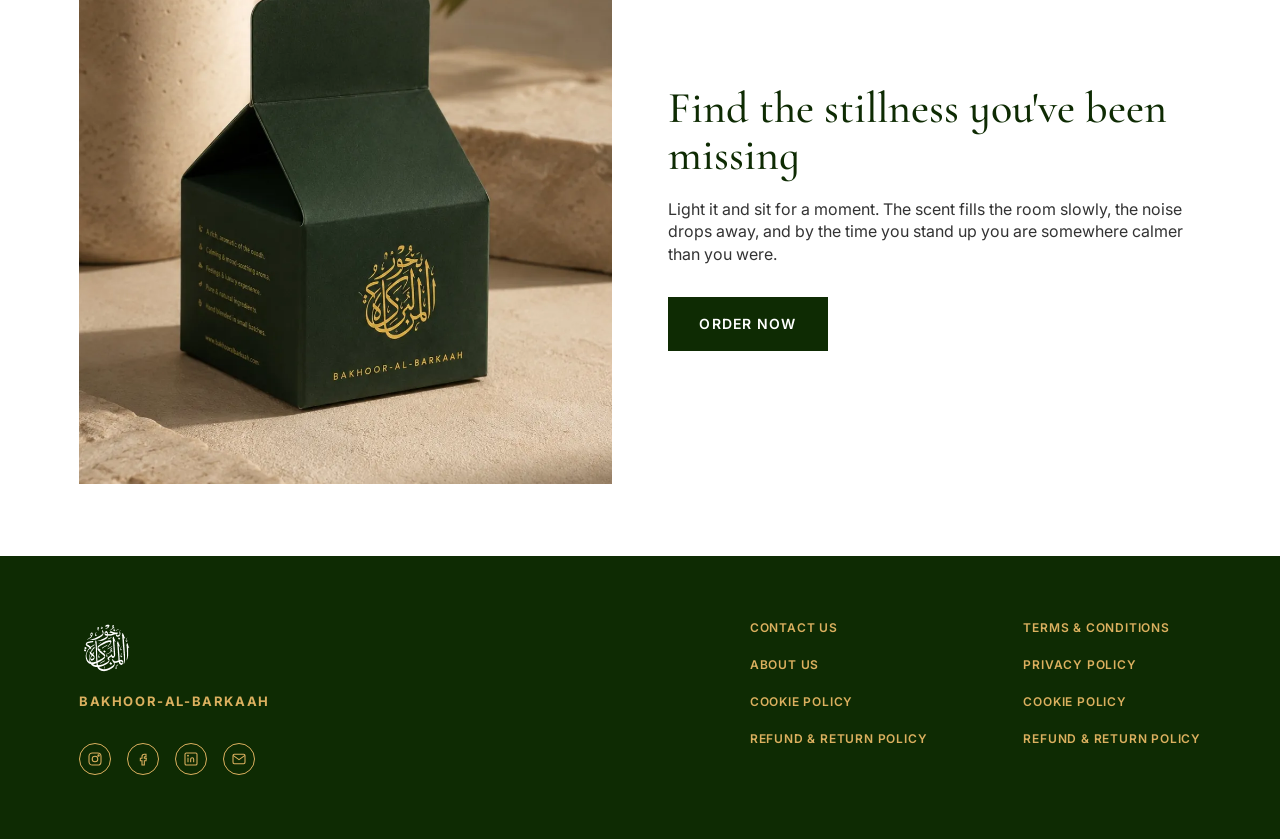
==== commit bb6f2b5c: "Compress all index-page images (35MB -> ~2MB), serve as WebP New src/assets-optimized/images/ mirror" ====
--- a/index.html
+++ b/index.html
@@ -65,24 +65,24 @@
 
   <div class="about__gallery">
     <div class="about__tile about__tile--box">
-      <img src="assets/images/about/about-box.png" alt="Bakhoor Al Barkaah box">
+      <img src="assets-optimized/images/about/about-box.webp" alt="Bakhoor Al Barkaah box">
     </div>
 
     <div class="about__col">
       <div class="about__tile about__tile--placeholder">
-        <img src="assets/images/about/about-hall.png" alt="Bakhoor bowl on a wooden table beside an olive tree and a stoneware vase">
+        <img src="assets-optimized/images/about/about-hall.webp" alt="Bakhoor bowl on a wooden table beside an olive tree and a stoneware vase">
       </div>
       <div class="about__tile about__tile--bowl">
-        <img src="assets/images/about/about-bowl.png" alt="Bakhoor resin in a stone bowl">
+        <img src="assets-optimized/images/about/about-bowl.webp" alt="Bakhoor resin in a stone bowl">
       </div>
     </div>
 
     <div class="about__col about__col--wide">
       <div class="about__tile about__tile--placeholder">
-        <img src="assets/images/about/about-room.png" alt="Bakhoor bowl on a stone ledge beside books and a clay vase">
+        <img src="assets-optimized/images/about/about-room.webp" alt="Bakhoor bowl on a stone ledge beside books and a clay vase">
       </div>
       <div class="about__tile about__tile--lifestyle">
-        <img src="assets/images/about/about-lifestyle.png" alt="Bakhoor burning in a living room setting">
+        <img src="assets-optimized/images/about/about-lifestyle.webp" alt="Bakhoor burning in a living room setting">
       </div>
     </div>
   </div>
@@ -109,7 +109,7 @@
     <ul class="occasions__track" id="occasionsTrack">
       <li class="occasions__card">
         <div class="occasions__card-image">
-          <img src="assets/images/occasion/before-namaz.png" alt="Bakhoor bowl smoking on a mosque prayer mat before Namaz">
+          <img src="assets-optimized/images/occasion/before-namaz.webp" alt="Bakhoor bowl smoking on a mosque prayer mat before Namaz">
         </div>
         <div class="occasions__card-text">
           <p class="occasions__card-title">Before Namaz</p>
@@ -118,7 +118,7 @@
       </li>
       <li class="occasions__card">
         <div class="occasions__card-image">
-          <img src="assets/images/occasion/while-reading-quran.png" alt="An open Quran on a rehal beside a smoking Bakhoor bowl">
+          <img src="assets-optimized/images/occasion/while-reading-quran.webp" alt="An open Quran on a rehal beside a smoking Bakhoor bowl">
         </div>
         <div class="occasions__card-text">
           <p class="occasions__card-title">While Reading Quran</p>
@@ -127,7 +127,7 @@
       </li>
       <li class="occasions__card">
         <div class="occasions__card-image">
-          <img src="assets/images/occasion/jumuah.png" alt="Bakhoor bowl with a mosque dome in the background, for Jumu'ah">
+          <img src="assets-optimized/images/occasion/jumuah.webp" alt="Bakhoor bowl with a mosque dome in the background, for Jumu'ah">
         </div>
         <div class="occasions__card-text">
           <p class="occasions__card-title">Jumu'ah</p>
@@ -136,7 +136,7 @@
       </li>
       <li class="occasions__card">
         <div class="occasions__card-image">
-          <img src="assets/images/occasion/family-gatherings.png" alt="Family sitting together with a Bakhoor bowl in the foreground">
+          <img src="assets-optimized/images/occasion/family-gatherings.webp" alt="Family sitting together with a Bakhoor bowl in the foreground">
         </div>
         <div class="occasions__card-text">
           <p class="occasions__card-title">Family Gatherings</p>
@@ -145,7 +145,7 @@
       </li>
       <li class="occasions__card">
         <div class="occasions__card-image">
-          <img src="assets/images/occasion/welcoming-guests.png" alt="Two men greeting each other at a doorway with a Bakhoor bowl nearby">
+          <img src="assets-optimized/images/occasion/welcoming-guests.webp" alt="Two men greeting each other at a doorway with a Bakhoor bowl nearby">
         </div>
         <div class="occasions__card-text">
           <p class="occasions__card-title">Welcoming Guests</p>
@@ -198,21 +198,21 @@
   <div class="stories__grid">
     <div class="stories__card">
       <div class="stories__card-image">
-        <img src="assets/images/stories/the-incense-road.png" alt="A camel caravan crossing the desert at sunset, with a lantern and resin beads in the foreground">
+        <img src="assets-optimized/images/stories/the-incense-road.webp" alt="A camel caravan crossing the desert at sunset, with a lantern and resin beads in the foreground">
       </div>
       <p class="stories__card-title">The Incense Road</p>
       <p class="stories__card-desc">Before it reached homes, aloeswood and frankincense moved by caravan out of southern Arabia, priced by weight against gold. Whole cities were built on the trade in scent.</p>
     </div>
     <div class="stories__card">
       <div class="stories__card-image">
-        <img src="assets/images/stories/quiet-sunnah.png" alt="Bakhoor resin smoking gently on a prayer mat">
+        <img src="assets-optimized/images/stories/quiet-sunnah.webp" alt="Bakhoor resin smoking gently on a prayer mat">
       </div>
       <p class="stories__card-title">A Quiet Sunnah</p>
       <p class="stories__card-desc">Ibn Umar burned aloeswood alone, or camphor blended into it, and said this was the way of the Messenger of Allah ﷺ. The materials were named. The habit was kept.</p>
     </div>
     <div class="stories__card">
       <div class="stories__card-image">
-        <img src="assets/images/stories/given-rarely-bought.png" alt="A wrapped cloth bundle being handed from one person to another at a doorway">
+        <img src="assets-optimized/images/stories/given-rarely-bought.webp" alt="A wrapped cloth bundle being handed from one person to another at a doorway">
       </div>
       <p class="stories__card-title">Given, Rarely Bought</p>
       <p class="stories__card-desc">Bakhoor moved between people more than through shops. A little wrapped in cloth, handed over at a door, brought back from Hajj for a neighbour. Easy to give, and no one refused it.</p>
@@ -240,7 +240,7 @@
       A single cone, a little heat, and the smoke does the rest. It settles into the curtains, the cushions, the sleeves of whatever you're wearing, and stays there long after the coal has gone cold.
     </p>
     <div class="feature__image">
-      <img src="assets/images/sections/first-thing.png" alt="Bakhoor Al Barkaah box beside a smoking resin bowl on stone steps">
+      <img src="assets-optimized/images/sections/first-thing.webp" alt="Bakhoor Al Barkaah box beside a smoking resin bowl on stone steps">
     </div>
   </div>
 </section>
@@ -253,7 +253,7 @@
 <section class="feature feature--split">
   <div class="feature__inner">
     <div class="feature__image">
-      <img src="assets/images/sections/product-stone-steps.png" alt="Bakhoor Al Barkaah box beside a smoking resin bowl">
+      <img src="assets-optimized/images/sections/product-stone-steps.webp" alt="Bakhoor Al Barkaah box beside a smoking resin bowl">
     </div>
     <div class="feature__content">
       <h2 class="feature__heading">Find the stillness you've been missing</h2>
--- a/css/style.css
+++ b/css/style.css
@@ -89,9 +89,9 @@
   overflow: hidden;
   color: var(--color-white);
   background-image:
-    url('../assets/images/hero/hero-gradient-fade.png'),
-    url('../assets/images/hero/hero-gradient-vignette.png'),
-    url('../assets/images/hero/hero-background.png');
+    url('../assets-optimized/images/hero/hero-gradient-fade.webp'),
+    url('../assets-optimized/images/hero/hero-gradient-vignette.webp'),
+    url('../assets-optimized/images/hero/hero-background.webp');
   background-size: cover, cover, cover;
   /* Anchored bottom-right — that's where the product box sits in the
      photo, so on unusually tall/narrow desktop windows "cover" crops
@@ -304,9 +304,9 @@
      that gets cropped — cover always crops from the top/left instead. */
   .hero {
     background-image:
-      url('../assets/images/hero/hero-gradient-fade-tablet.png'),
-      url('../assets/images/hero/hero-gradient-vignette-tablet.png'),
-      url('../assets/images/hero/hero-background-tablet.png');
+      url('../assets-optimized/images/hero/hero-gradient-fade-tablet.webp'),
+      url('../assets-optimized/images/hero/hero-gradient-vignette-tablet.webp'),
+      url('../assets-optimized/images/hero/hero-background-tablet.webp');
     background-size: cover, cover, cover;
     background-position: right bottom, right bottom, right bottom;
   }
@@ -347,9 +347,9 @@
      built for narrower screens. Same cover/bottom-right anchoring. */
   .hero {
     background-image:
-      url('../assets/images/hero/hero-gradient-fade-mobile.png'),
-      url('../assets/images/hero/hero-gradient-vignette-mobile.png'),
-      url('../assets/images/hero/hero-background-mobile.png');
+      url('../assets-optimized/images/hero/hero-gradient-fade-mobile.webp'),
+      url('../assets-optimized/images/hero/hero-gradient-vignette-mobile.webp'),
+      url('../assets-optimized/images/hero/hero-background-mobile.webp');
   }
 }
 
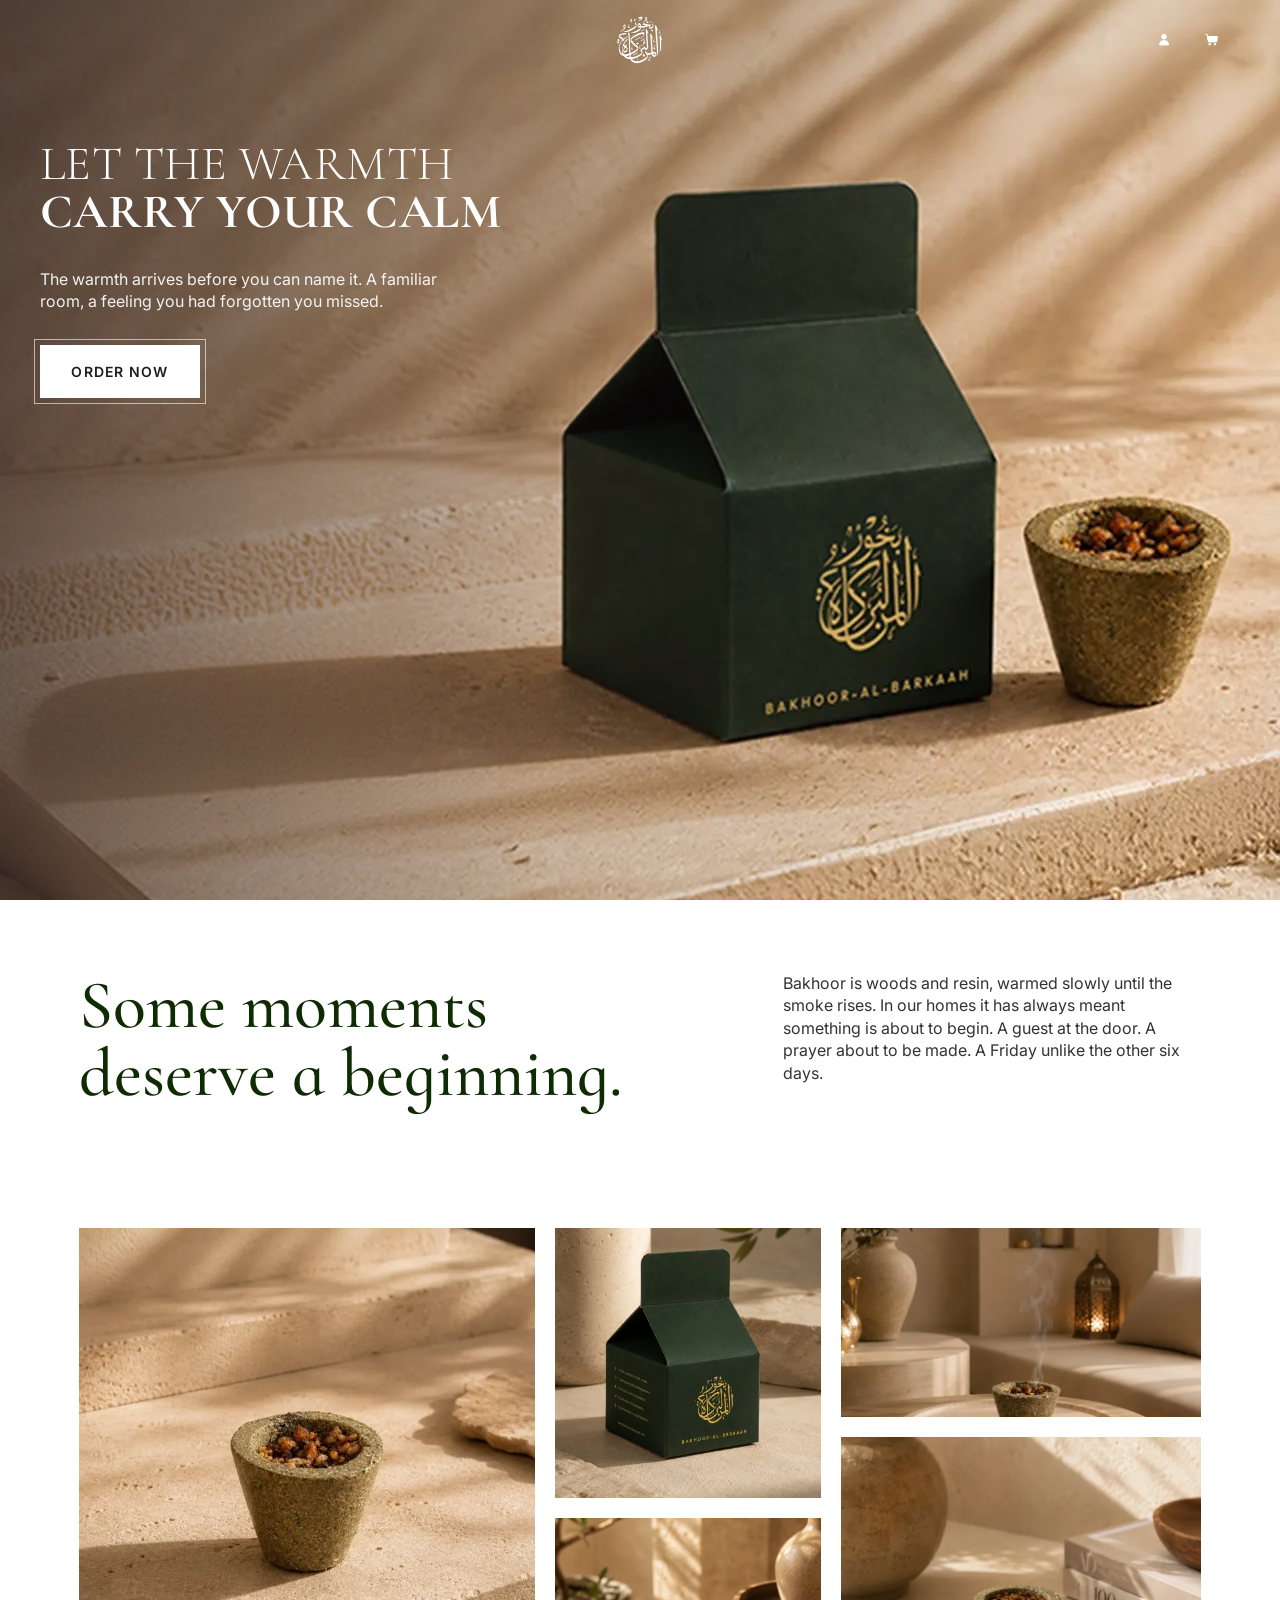
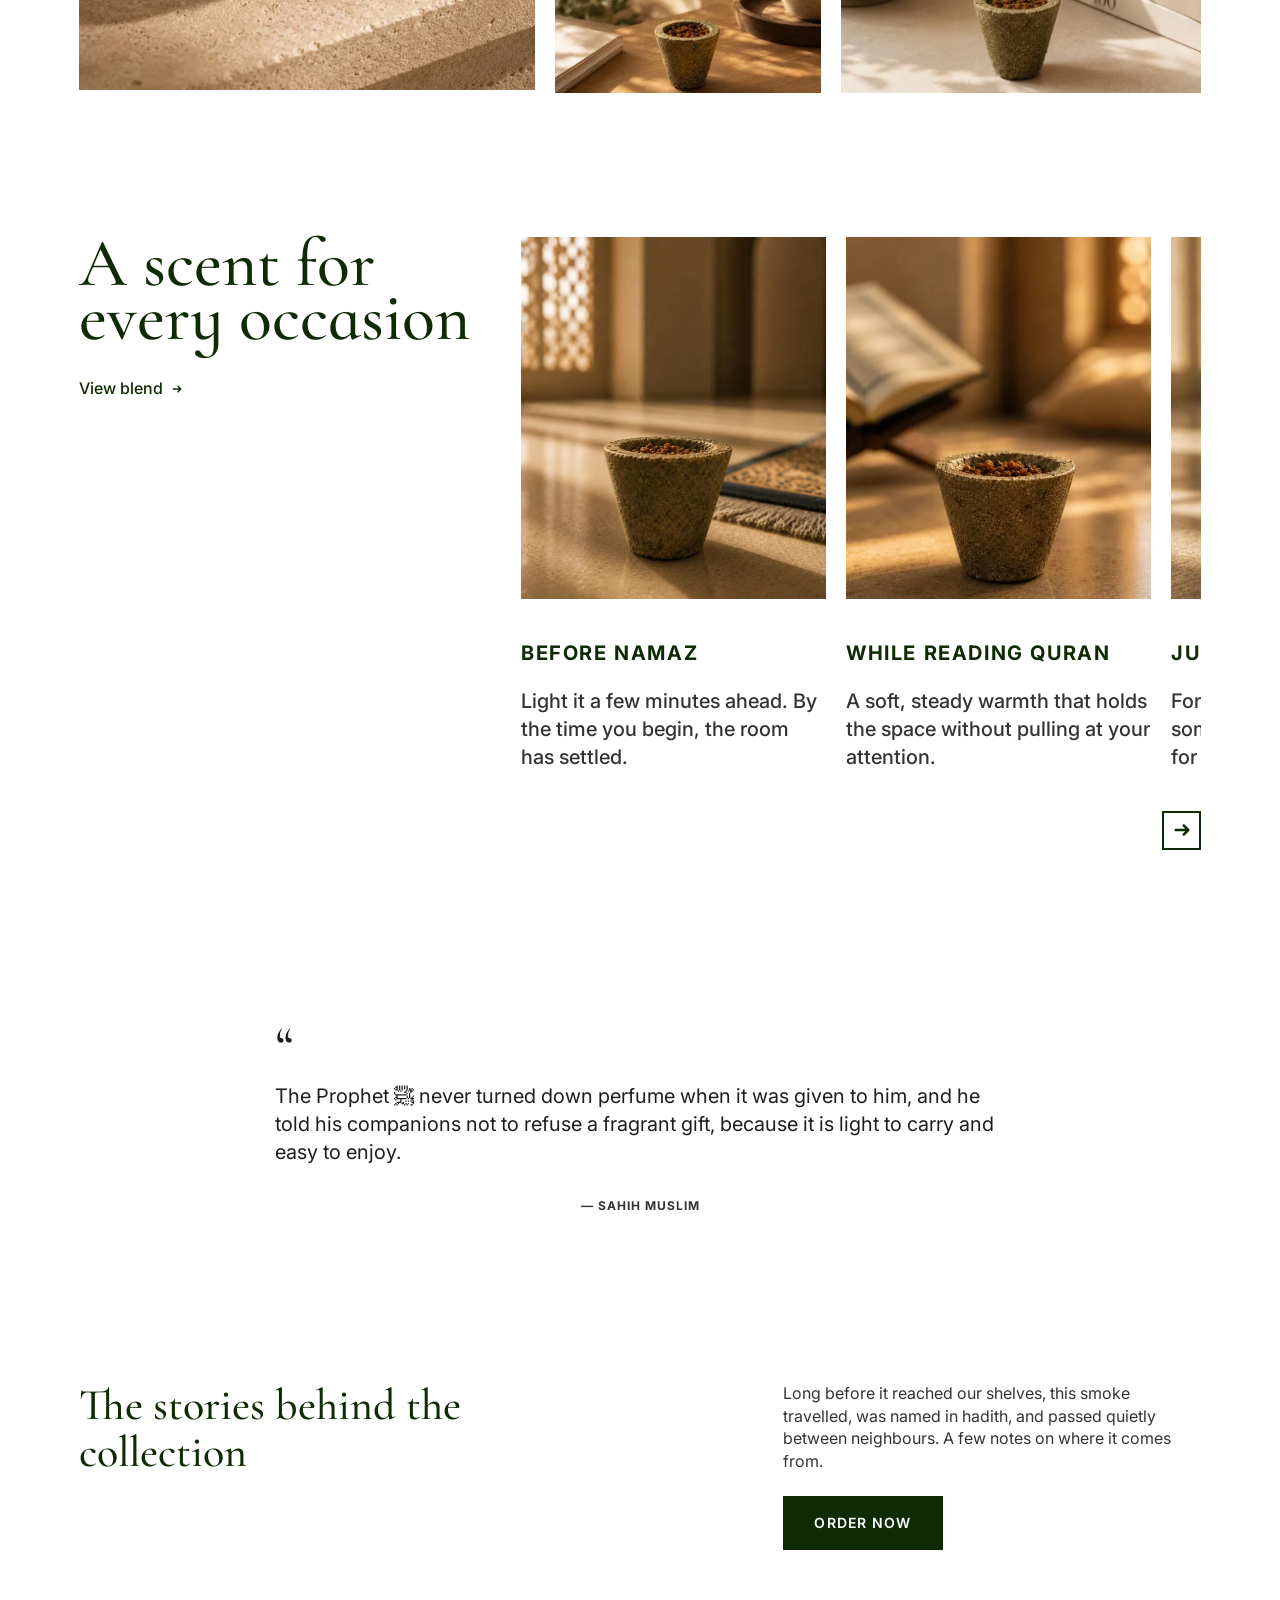
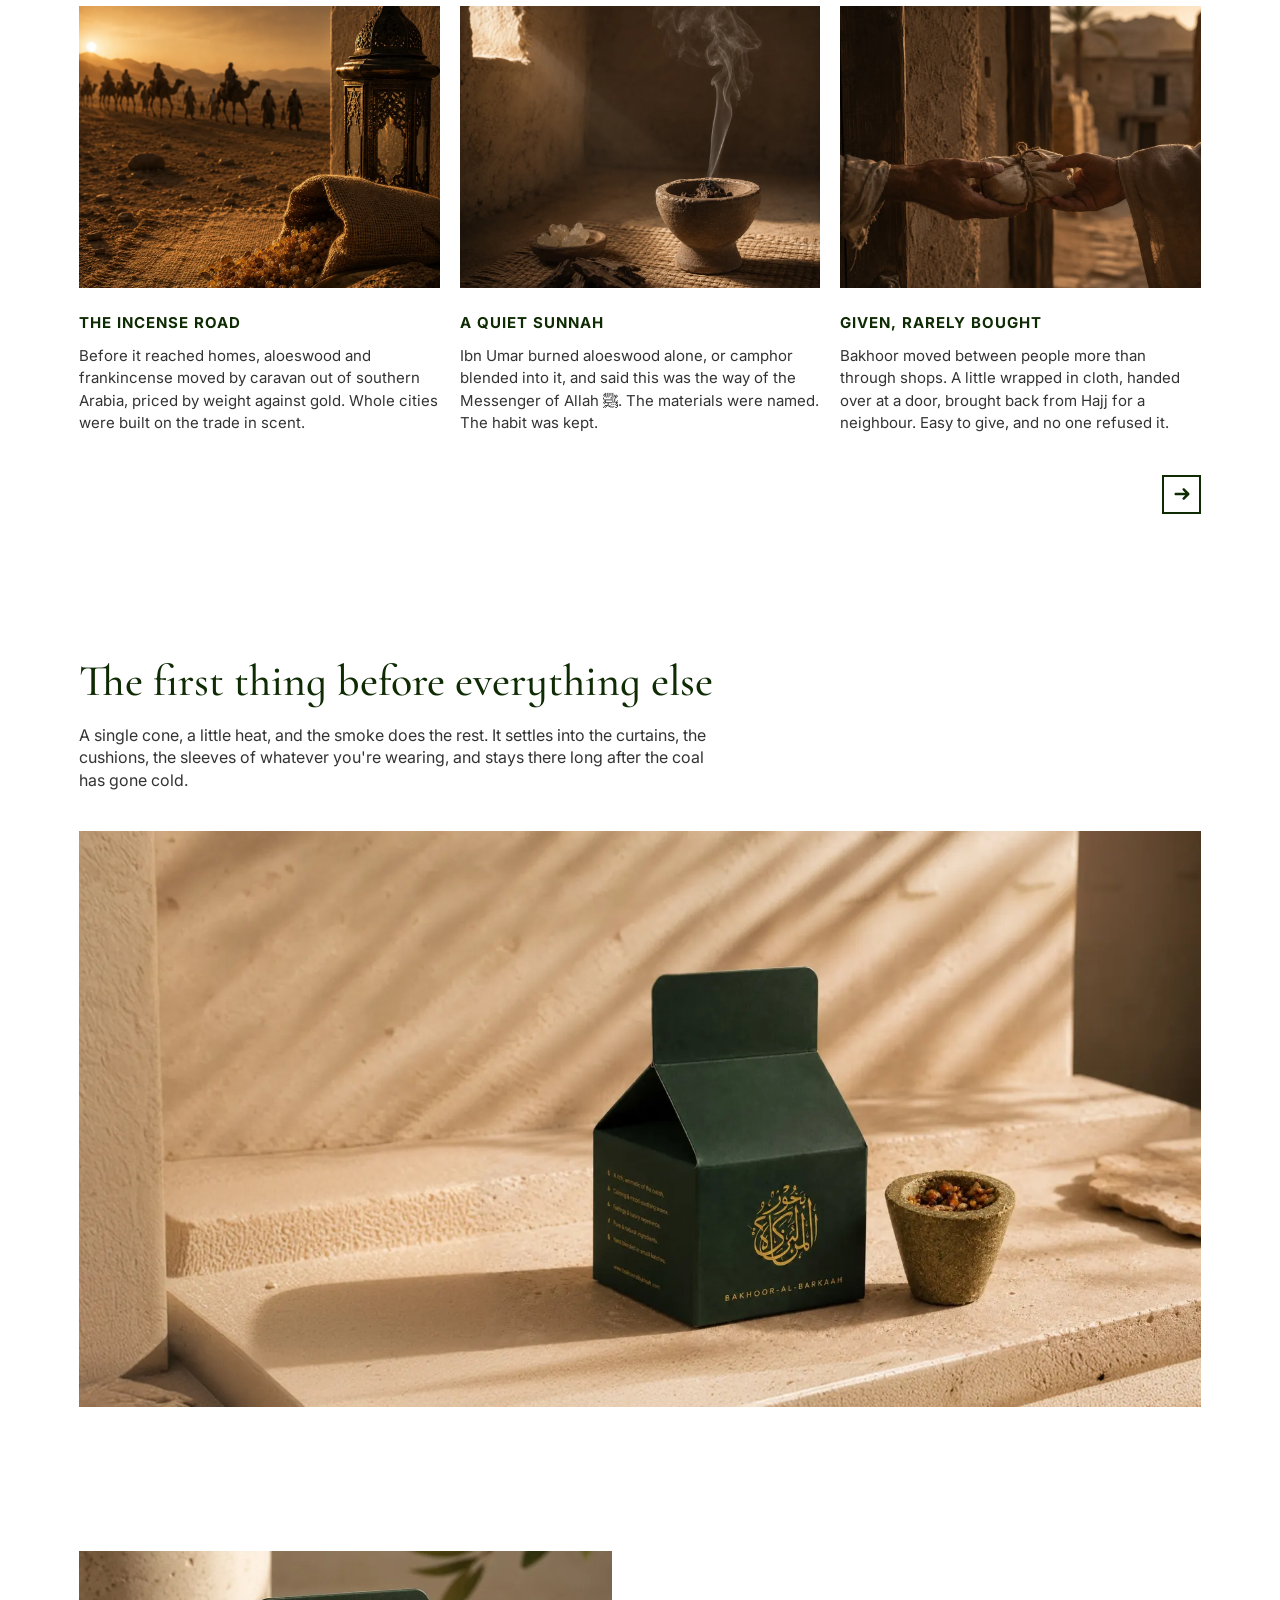
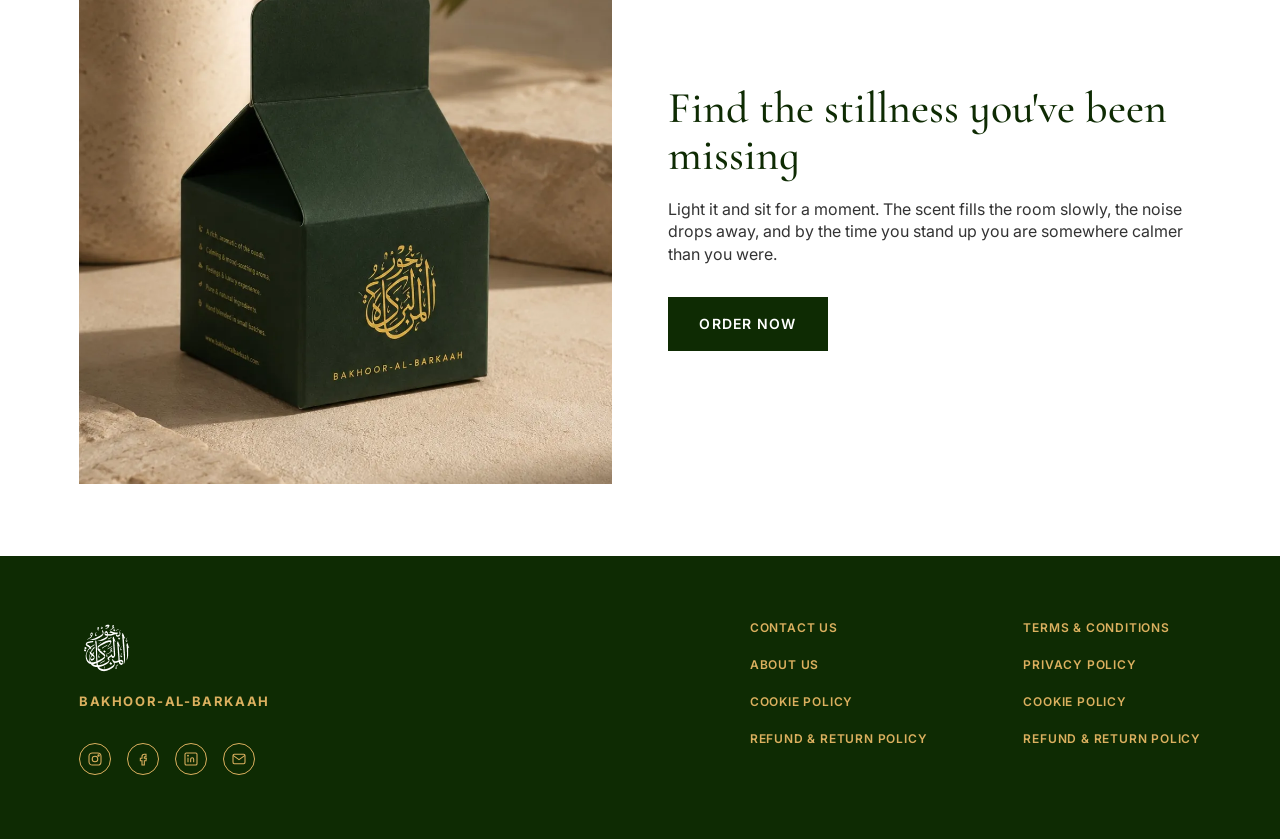
==== commit 96a475bb: "Rename gallery images to a positional numbering scheme About, Occasions, Stories, and the two Featur" ====
--- a/index.html
+++ b/index.html
@@ -63,26 +63,30 @@
     </p>
   </div>
 
+  <!-- Tiles are numbered by position (about-1 .. about-5, top-to-bottom
+       left-to-right) — to rearrange the gallery, swap the numbered files
+       in assets/images/about/ and assets-optimized/images/about/ rather
+       than editing this markup. -->
   <div class="about__gallery">
     <div class="about__tile about__tile--box">
-      <img src="assets-optimized/images/about/about-box.webp" alt="Bakhoor Al Barkaah box">
+      <img src="assets-optimized/images/about/about-1.webp" alt="Bakhoor resin bowl on sunlit stone steps">
     </div>
 
     <div class="about__col">
       <div class="about__tile about__tile--placeholder">
-        <img src="assets-optimized/images/about/about-hall.webp" alt="Bakhoor bowl on a wooden table beside an olive tree and a stoneware vase">
+        <img src="assets-optimized/images/about/about-2.webp" alt="Bakhoor Al Barkaah box">
       </div>
       <div class="about__tile about__tile--bowl">
-        <img src="assets-optimized/images/about/about-bowl.webp" alt="Bakhoor resin in a stone bowl">
+        <img src="assets-optimized/images/about/about-3.webp" alt="Bakhoor bowl on a wooden table beside an olive tree and a stoneware vase">
       </div>
     </div>
 
     <div class="about__col about__col--wide">
       <div class="about__tile about__tile--placeholder">
-        <img src="assets-optimized/images/about/about-room.webp" alt="Bakhoor bowl on a stone ledge beside books and a clay vase">
+        <img src="assets-optimized/images/about/about-4.webp" alt="Bakhoor burning in a living room setting">
       </div>
       <div class="about__tile about__tile--lifestyle">
-        <img src="assets-optimized/images/about/about-lifestyle.webp" alt="Bakhoor burning in a living room setting">
+        <img src="assets-optimized/images/about/about-5.webp" alt="Bakhoor bowl on a stone ledge beside books and a clay vase">
       </div>
     </div>
   </div>
@@ -105,11 +109,13 @@
     </div>
 
     <!-- Cards are 305px (240px on mobile) wide and scroll-snap; the
-         arrow button below steps one card width at a time. -->
+         arrow button below steps one card width at a time. Photos are
+         numbered by position (occasion-1 .. occasion-5) — rearrange by
+         swapping the numbered files, not this markup. -->
     <ul class="occasions__track" id="occasionsTrack">
       <li class="occasions__card">
         <div class="occasions__card-image">
-          <img src="assets-optimized/images/occasion/before-namaz.webp" alt="Bakhoor bowl smoking on a mosque prayer mat before Namaz">
+          <img src="assets-optimized/images/occasion/occasion-1.webp" alt="Bakhoor bowl smoking on a mosque prayer mat before Namaz">
         </div>
         <div class="occasions__card-text">
           <p class="occasions__card-title">Before Namaz</p>
@@ -118,7 +124,7 @@
       </li>
       <li class="occasions__card">
         <div class="occasions__card-image">
-          <img src="assets-optimized/images/occasion/while-reading-quran.webp" alt="An open Quran on a rehal beside a smoking Bakhoor bowl">
+          <img src="assets-optimized/images/occasion/occasion-2.webp" alt="An open Quran on a rehal beside a smoking Bakhoor bowl">
         </div>
         <div class="occasions__card-text">
           <p class="occasions__card-title">While Reading Quran</p>
@@ -127,7 +133,7 @@
       </li>
       <li class="occasions__card">
         <div class="occasions__card-image">
-          <img src="assets-optimized/images/occasion/jumuah.webp" alt="Bakhoor bowl with a mosque dome in the background, for Jumu'ah">
+          <img src="assets-optimized/images/occasion/occasion-3.webp" alt="Bakhoor bowl with a mosque dome in the background, for Jumu'ah">
         </div>
         <div class="occasions__card-text">
           <p class="occasions__card-title">Jumu'ah</p>
@@ -136,7 +142,7 @@
       </li>
       <li class="occasions__card">
         <div class="occasions__card-image">
-          <img src="assets-optimized/images/occasion/family-gatherings.webp" alt="Family sitting together with a Bakhoor bowl in the foreground">
+          <img src="assets-optimized/images/occasion/occasion-4.webp" alt="Family sitting together with a Bakhoor bowl in the foreground">
         </div>
         <div class="occasions__card-text">
           <p class="occasions__card-title">Family Gatherings</p>
@@ -145,7 +151,7 @@
       </li>
       <li class="occasions__card">
         <div class="occasions__card-image">
-          <img src="assets-optimized/images/occasion/welcoming-guests.webp" alt="Two men greeting each other at a doorway with a Bakhoor bowl nearby">
+          <img src="assets-optimized/images/occasion/occasion-5.webp" alt="Two men greeting each other at a doorway with a Bakhoor bowl nearby">
         </div>
         <div class="occasions__card-text">
           <p class="occasions__card-title">Welcoming Guests</p>
@@ -180,9 +186,9 @@
 <!-- ===================================================
      STORIES
      "The stories behind the collection" — heading/intro
-     + CTA, then a 3-card grid. Only "A Quiet Sunnah" has
-     a real photo today; the other two are placeholder
-     tiles (same convention as the About gallery).
+     + CTA, then a 3-card grid. Photos are numbered by
+     position (story-1 .. story-3) — rearrange by swapping
+     the numbered files, not this markup.
 =================================================== -->
 <section class="stories">
   <div class="stories__row">
@@ -198,21 +204,21 @@
   <div class="stories__grid">
     <div class="stories__card">
       <div class="stories__card-image">
-        <img src="assets-optimized/images/stories/the-incense-road.webp" alt="A camel caravan crossing the desert at sunset, with a lantern and resin beads in the foreground">
+        <img src="assets-optimized/images/stories/story-1.webp" alt="A camel caravan crossing the desert at sunset, with a lantern and resin beads in the foreground">
       </div>
       <p class="stories__card-title">The Incense Road</p>
       <p class="stories__card-desc">Before it reached homes, aloeswood and frankincense moved by caravan out of southern Arabia, priced by weight against gold. Whole cities were built on the trade in scent.</p>
     </div>
     <div class="stories__card">
       <div class="stories__card-image">
-        <img src="assets-optimized/images/stories/quiet-sunnah.webp" alt="Bakhoor resin smoking gently on a prayer mat">
+        <img src="assets-optimized/images/stories/story-2.webp" alt="Bakhoor resin smoking gently on a prayer mat">
       </div>
       <p class="stories__card-title">A Quiet Sunnah</p>
       <p class="stories__card-desc">Ibn Umar burned aloeswood alone, or camphor blended into it, and said this was the way of the Messenger of Allah ﷺ. The materials were named. The habit was kept.</p>
     </div>
     <div class="stories__card">
       <div class="stories__card-image">
-        <img src="assets-optimized/images/stories/given-rarely-bought.webp" alt="A wrapped cloth bundle being handed from one person to another at a doorway">
+        <img src="assets-optimized/images/stories/story-3.webp" alt="A wrapped cloth bundle being handed from one person to another at a doorway">
       </div>
       <p class="stories__card-title">Given, Rarely Bought</p>
       <p class="stories__card-desc">Bakhoor moved between people more than through shops. A little wrapped in cloth, handed over at a door, brought back from Hajj for a neighbour. Easy to give, and no one refused it.</p>
@@ -231,7 +237,8 @@
 <!-- ===================================================
      FEATURE — "The first thing before everything else"
      Stacked layout: heading + text, then one full-width
-     image. See .feature--stacked in style.css.
+     image (feature-1, see assets/images/sections/). See
+     .feature--stacked in style.css.
 =================================================== -->
 <section class="feature feature--stacked" id="first-thing">
   <div class="feature__inner">
@@ -240,20 +247,20 @@
       A single cone, a little heat, and the smoke does the rest. It settles into the curtains, the cushions, the sleeves of whatever you're wearing, and stays there long after the coal has gone cold.
     </p>
     <div class="feature__image">
-      <img src="assets-optimized/images/sections/first-thing.webp" alt="Bakhoor Al Barkaah box beside a smoking resin bowl on stone steps">
+      <img src="assets-optimized/images/sections/feature-1.webp" alt="Bakhoor Al Barkaah box beside a smoking resin bowl on stone steps">
     </div>
   </div>
 </section>
 
 <!-- ===================================================
      FEATURE — "Find the stillness you've been missing"
-     Split layout: image and text side by side. See
-     .feature--split in style.css.
+     Split layout: image (feature-2) and text side by
+     side. See .feature--split in style.css.
 =================================================== -->
 <section class="feature feature--split">
   <div class="feature__inner">
     <div class="feature__image">
-      <img src="assets-optimized/images/sections/product-stone-steps.webp" alt="Bakhoor Al Barkaah box beside a smoking resin bowl">
+      <img src="assets-optimized/images/sections/feature-2.webp" alt="Bakhoor Al Barkaah box beside a smoking resin bowl">
     </div>
     <div class="feature__content">
       <h2 class="feature__heading">Find the stillness you've been missing</h2>
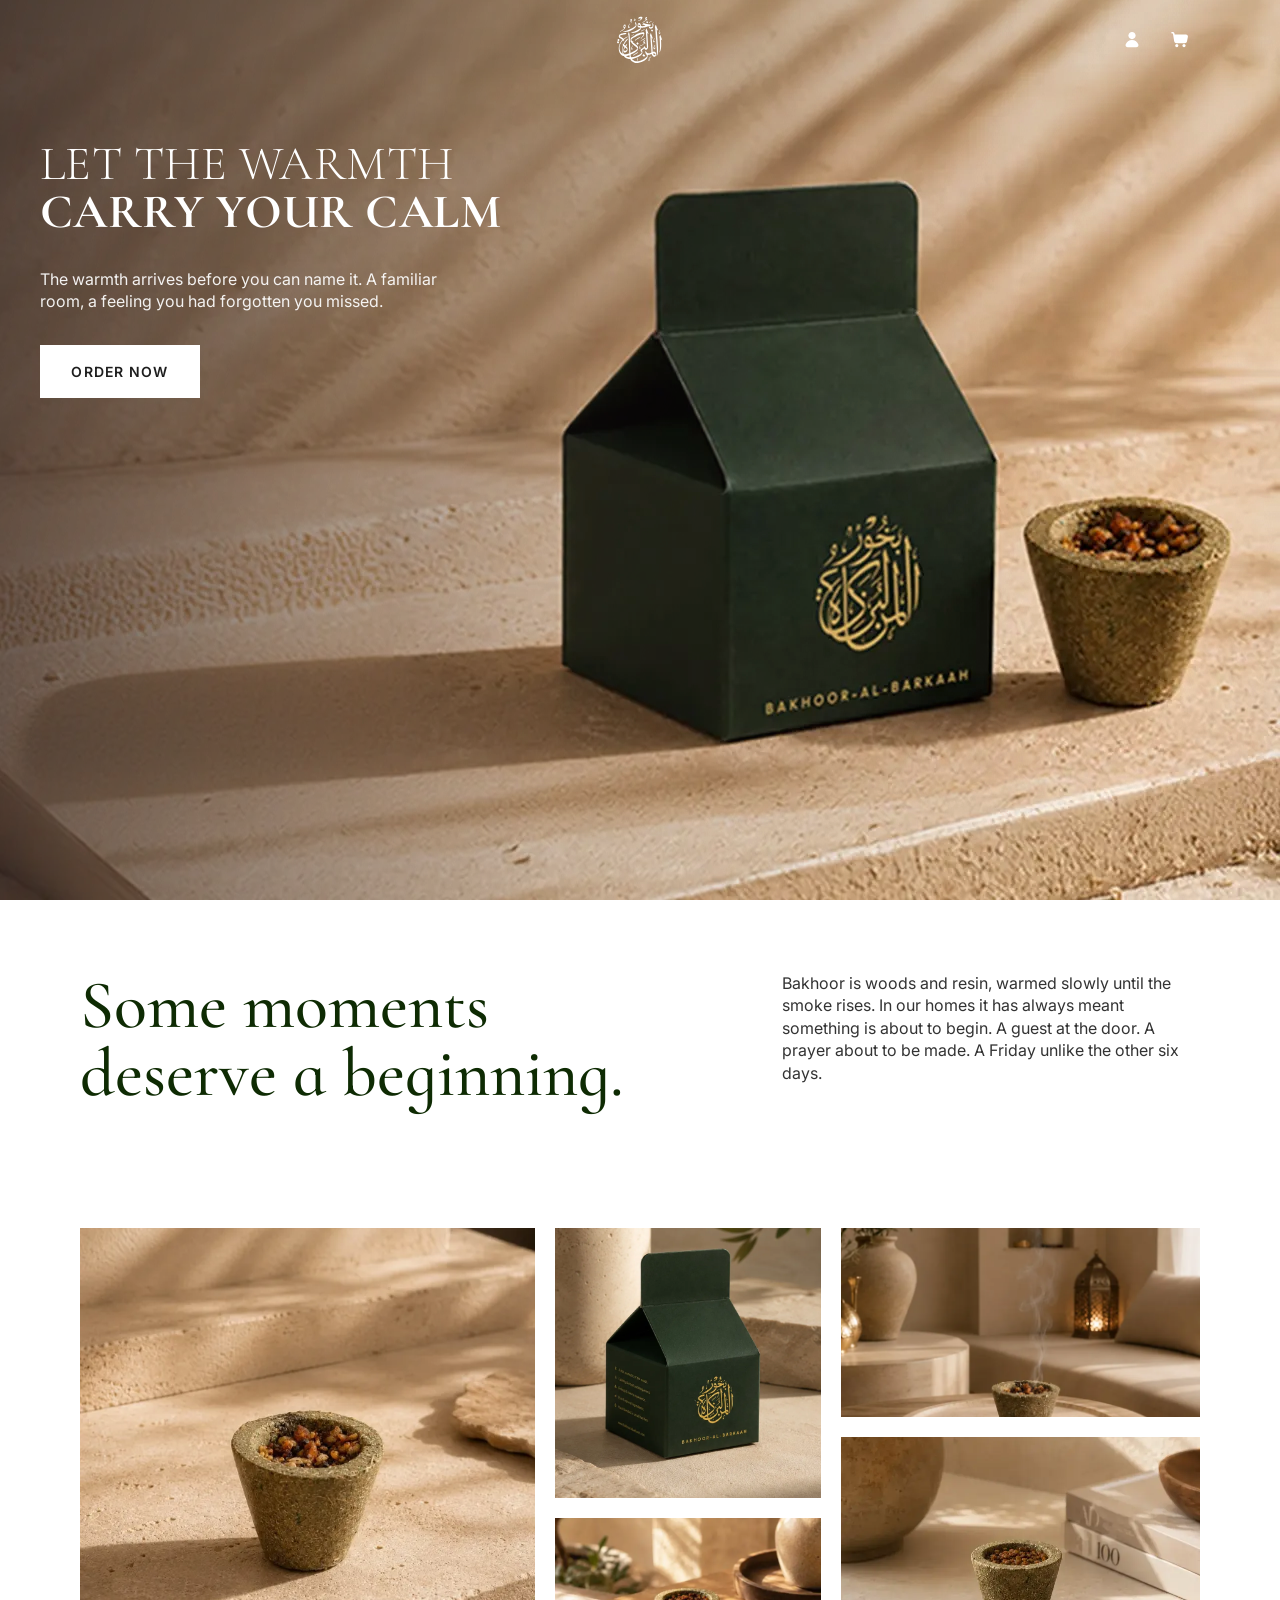
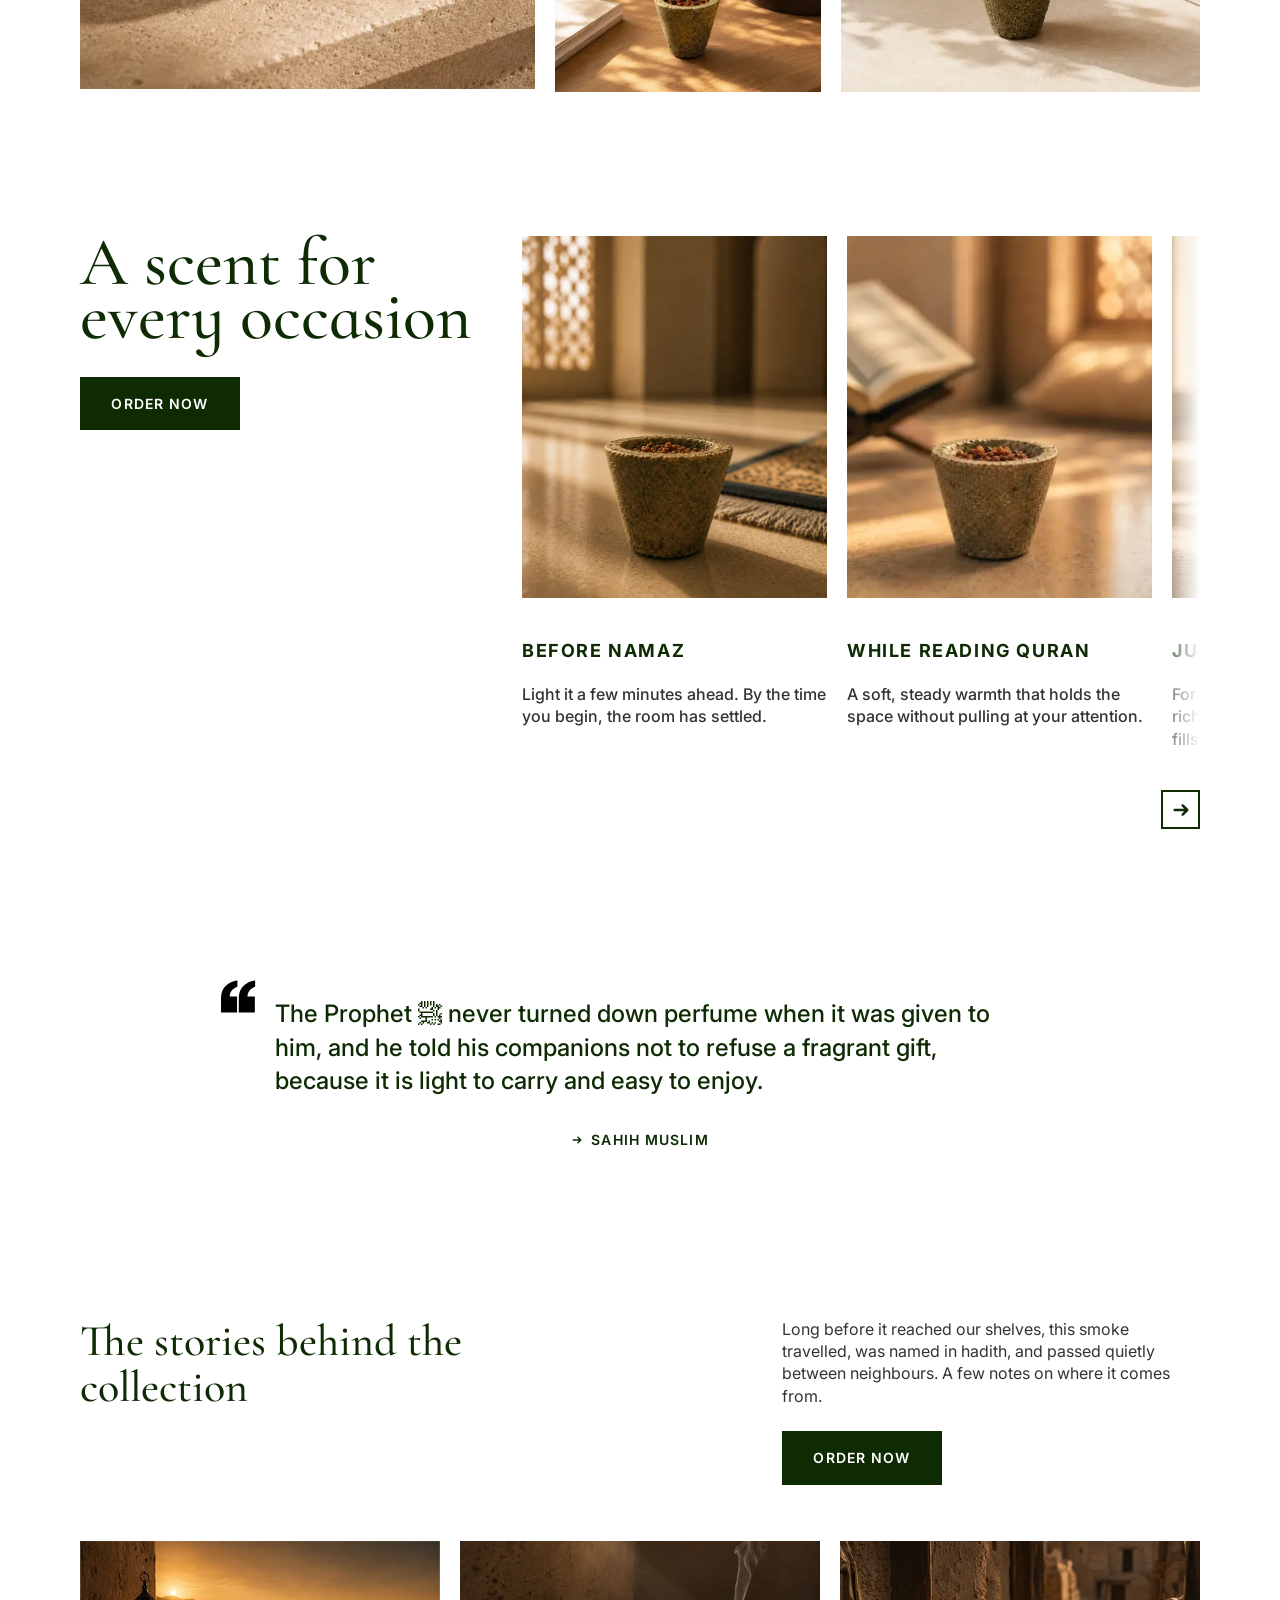
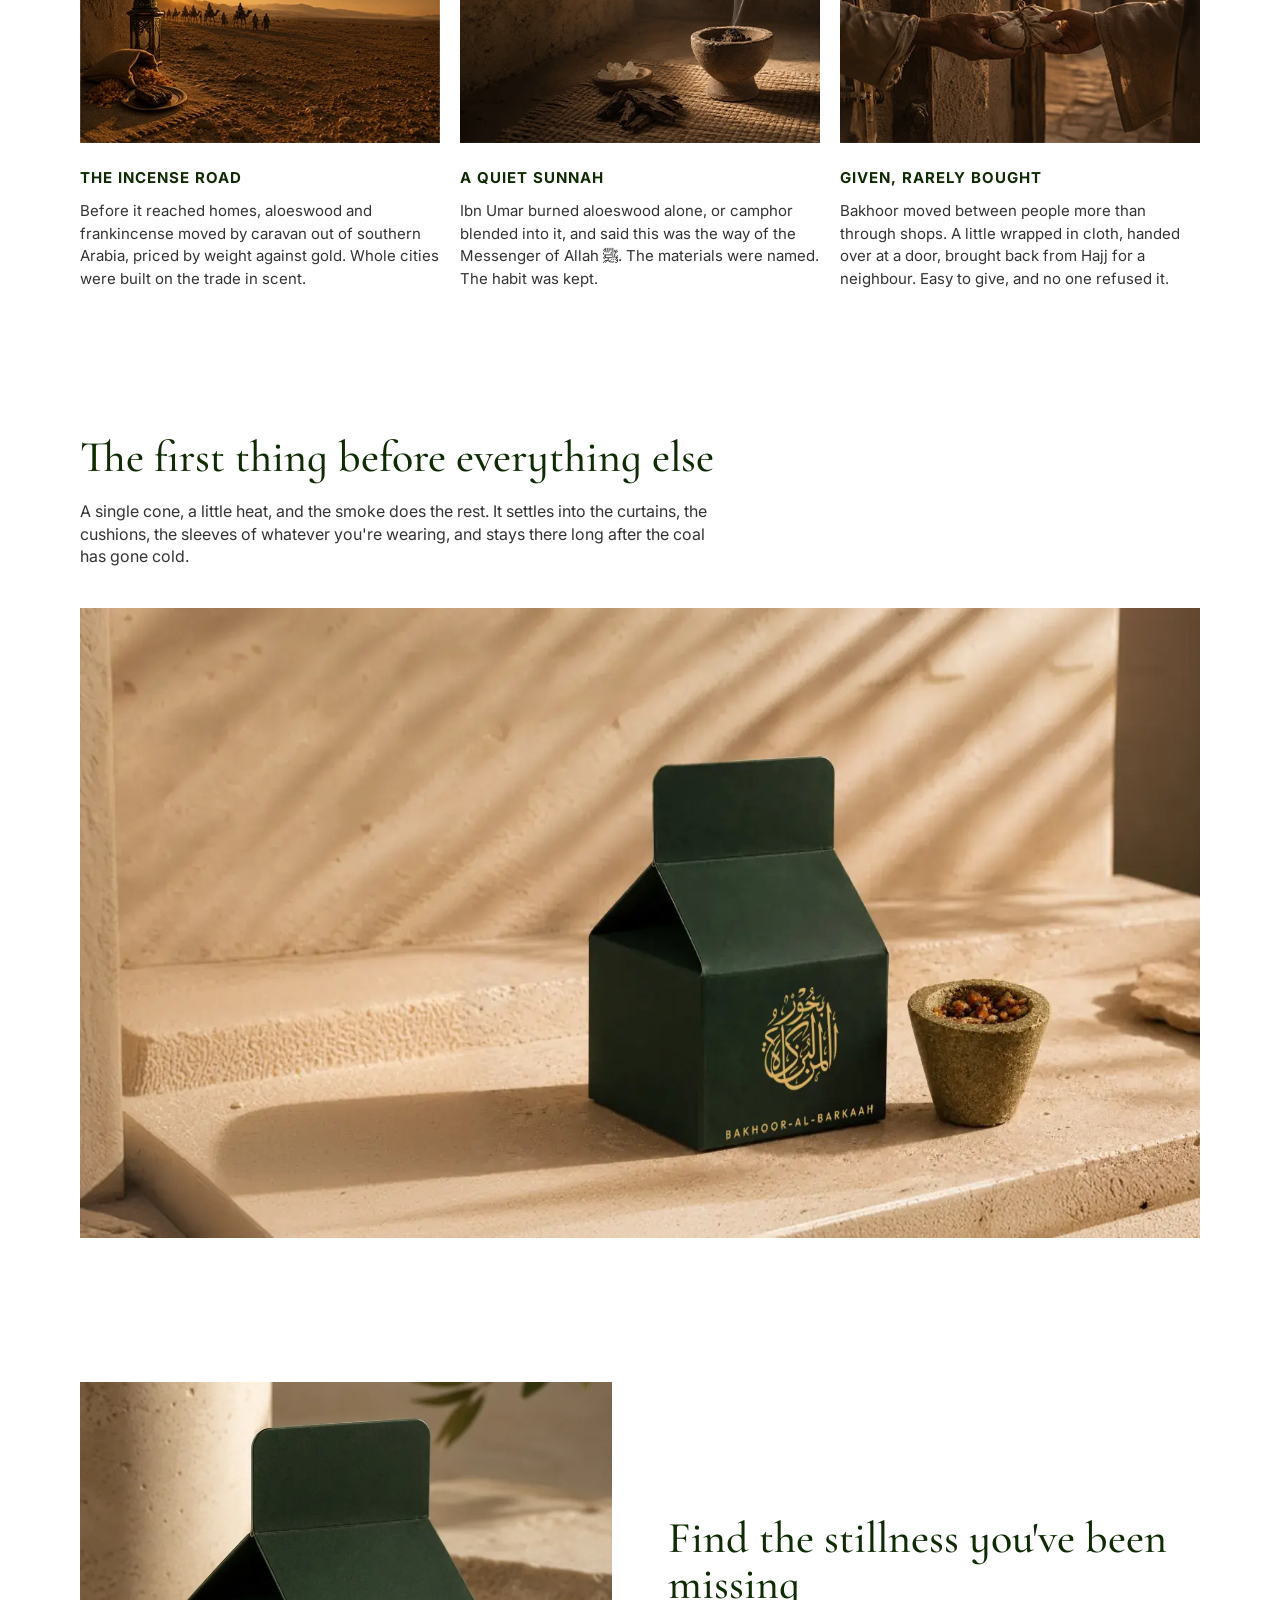
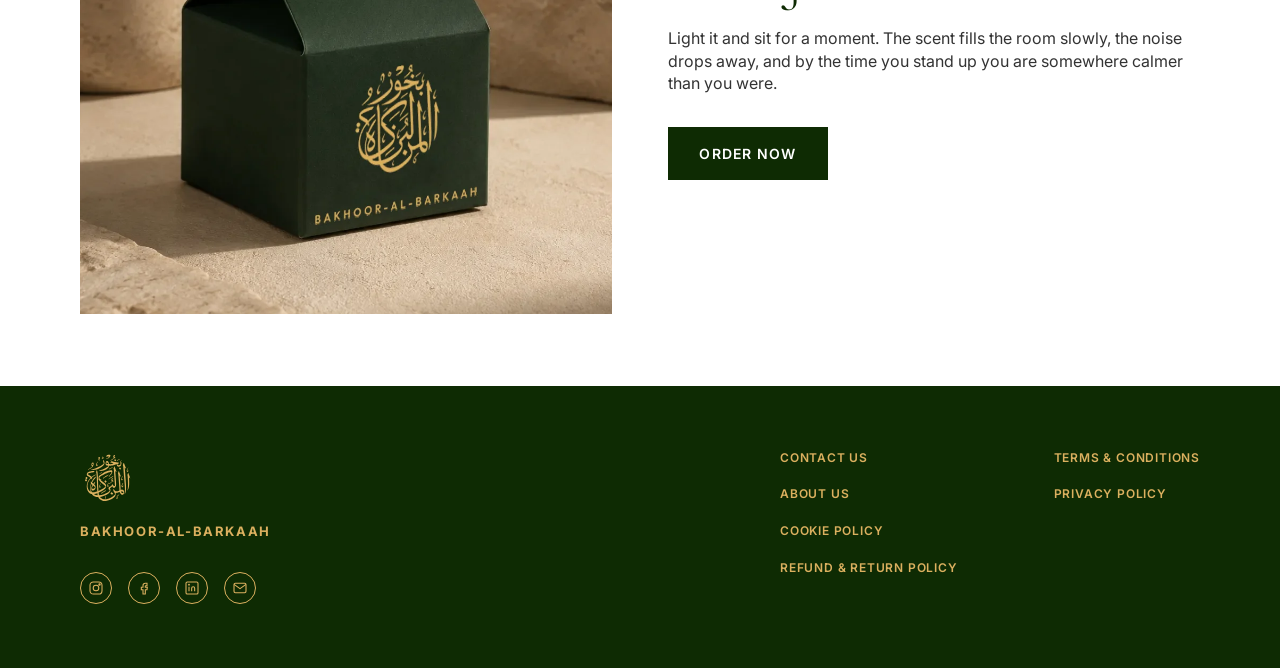
==== commit a7b6f1f2: "Move design source files out of the deployable tree; add invoice numbering and site pages - Move Bra" ====
--- a/index.html
+++ b/index.html
@@ -23,14 +23,14 @@
 <section class="hero">
   <nav class="hero__nav">
     <a href="/" class="hero__logo" aria-label="Bakhoor Al Barkaah home">
-      <img src="assets/icons/logo-emblem.png" alt="Bakhoor Al Barkaah">
+      <img src="assets/icons/logo-emb.svg" alt="Bakhoor Al Barkaah">
     </a>
     <div class="hero__nav-actions">
       <a href="login.html" class="hero__icon-btn" id="navAccountLink" aria-label="My account">
-        <img src="assets/icons/icon-people.png" alt="">
+        <img src="assets/icons/icon-people.svg" alt="">
       </a>
       <a href="order.html" class="hero__icon-btn" aria-label="Order now">
-        <img src="assets/icons/icon-basket.png" alt="">
+        <img src="assets/icons/icon-basket.svg" alt="">
       </a>
     </div>
   </nav>
@@ -102,10 +102,7 @@
   <div class="occasions__row">
     <div class="occasions__intro">
       <h2 class="occasions__heading">A scent for every occasion</h2>
-      <a href="#blend" class="occasions__link">
-        <span>View blend</span>
-        <img src="assets/icons/icon-arrow-right-small.svg" alt="" class="occasions__link-icon">
-      </a>
+      <a href="order.html" class="btn-dark">Order now</a>
     </div>
 
     <!-- Cards are 305px (240px on mobile) wide and scroll-snap; the
@@ -170,16 +167,18 @@
 
 <!-- ===================================================
      HADITH QUOTE
-     A single centered quotation (Sahih Muslim) — purely
-     text, no image assets.
+     A single centered quotation (Sahih Muslim).
 =================================================== -->
 <section class="hadith">
   <div class="hadith__inner">
-    <p class="hadith__mark" aria-hidden="true">&ldquo;</p>
+    <img src="assets/icons/semi-colon.svg" alt="" class="hadith__mark" aria-hidden="true">
     <p class="hadith__text">
       The Prophet ﷺ never turned down perfume when it was given to him, and he told his companions not to refuse a fragrant gift, because it is light to carry and easy to enjoy.
     </p>
-    <p class="hadith__cite">— Sahih Muslim</p>
+    <p class="hadith__cite">
+      <img src="assets/icons/icon-arrow-right-small.svg" alt="" width="12" height="12">
+      Sahih Muslim
+    </p>
   </div>
 </section>
 
@@ -225,13 +224,6 @@
     </div>
   </div>
 
-  <!-- Unlike the occasions carousel, this grid isn't a scroll track —
-       js/main.js smooth-scrolls the page down to #first-thing instead. -->
-  <div class="stories__nav">
-    <button type="button" class="arrow-btn" id="storiesNext" aria-label="Scroll to next story">
-      <img src="assets/icons/icon-arrow-right.svg" alt="">
-    </button>
-  </div>
 </section>
 
 <!-- ===================================================
@@ -281,7 +273,7 @@
 <footer class="site-footer">
   <div class="site-footer__top">
     <div class="site-footer__brand">
-      <img src="assets/icons/logo-emblem.png" alt="Bakhoor Al Barkaah">
+      <img src="assets/icons/logo-emb-gold.svg" alt="Bakhoor Al Barkaah">
       <p class="site-footer__wordmark">Bakhoor-Al-Barkaah</p>
       <div class="site-footer__social">
         <a href="#" aria-label="Instagram">
@@ -301,16 +293,14 @@
 
     <div class="site-footer__links">
       <div class="site-footer__col">
-        <a href="#">Contact Us</a>
-        <a href="#">About Us</a>
-        <a href="#">Cookie Policy</a>
-        <a href="#">Refund &amp; Return Policy</a>
+        <a href="contact.html">Contact Us</a>
+        <a href="about.html">About Us</a>
+        <a href="cookie-policy.html">Cookie Policy</a>
+        <a href="refund-policy.html">Refund &amp; Return Policy</a>
       </div>
       <div class="site-footer__col">
-        <a href="#">Terms &amp; Conditions</a>
-        <a href="#">Privacy Policy</a>
-        <a href="#">Cookie Policy</a>
-        <a href="#">Refund &amp; Return Policy</a>
+        <a href="terms.html">Terms &amp; Conditions</a>
+        <a href="privacy-policy.html">Privacy Policy</a>
       </div>
     </div>
   </div>
--- a/css/style.css
+++ b/css/style.css
@@ -112,7 +112,7 @@
   align-items: center;
   justify-content: flex-end;
   height: 80px;
-  padding: 0 48px;
+  padding: 0 80px;
 }
 
 .hero__logo {
@@ -125,13 +125,6 @@
   display: flex;
   align-items: center;
   justify-content: center;
-  transition: transform 0.4s var(--ease-out), filter 0.4s var(--ease-out);
-}
-
-.hero__logo:hover,
-.hero__logo:focus-visible {
-  transform: translate(-50%, -50%) scale(1.08) rotate(4deg);
-  filter: drop-shadow(0 0 10px rgba(255, 255, 255, 0.35));
 }
 
 .hero__logo img {
@@ -156,24 +149,13 @@
 }
 
 .hero__icon-btn img {
-  width: 24px;
-  height: 24px;
-  transition: transform 0.3s var(--ease-out);
+  width: 32px;
+  height: 32px;
 }
 
 .hero__icon-btn:hover,
 .hero__icon-btn:focus-visible {
   background-color: rgba(255, 255, 255, 0.14);
-  transform: translateY(-1px);
-}
-
-.hero__icon-btn:hover img,
-.hero__icon-btn:focus-visible img {
-  transform: scale(1.1);
-}
-
-.hero__icon-btn:active {
-  transform: translateY(0) scale(0.95);
 }
 
 /* ---- Content ---- */
@@ -183,7 +165,7 @@
   flex-direction: column;
   align-items: flex-start;
   gap: 32px;
-  padding: 265px 72px 0;
+  padding: 265px 80px 0;
 }
 
 .hero__heading {
@@ -222,9 +204,6 @@
 }
 
 .hero__cta {
-  /* Extra ring around the button only — colors are untouched */
-  outline: 1px solid rgba(255, 255, 255, 0.6);
-  outline-offset: 5px;
   animation: hero-rise 0.9s var(--ease-out) 0.24s both;
 }
 
@@ -269,9 +248,6 @@
 
 .btn--primary:hover,
 .btn--primary:focus-visible {
-  background-color: var(--color-gold);
-  border-color: var(--color-gold);
-  color: var(--color-white);
   transform: translateY(-3px);
   box-shadow: 0 10px 24px rgba(0, 0, 0, 0.25);
 }
@@ -326,11 +302,6 @@
     position: static;
     transform: none;
   }
-
-  .hero__logo:hover,
-  .hero__logo:focus-visible {
-    transform: scale(1.08) rotate(4deg);
-  }
 }
 
 @media (max-width: 640px) {
@@ -369,7 +340,7 @@
 --------------------------------------------- */
 .about {
   background: var(--color-white);
-  padding: 72px 79px;
+  padding: 72px 80px;
 }
 
 .about__header {
@@ -377,8 +348,6 @@
   align-items: flex-start;
   justify-content: space-between;
   gap: 48px;
-  max-width: 1281px;
-  margin: 0 auto;
 }
 
 .about__heading {
@@ -408,8 +377,7 @@
   display: grid;
   grid-template-columns: 523fr 305fr 413fr;
   gap: 20px;
-  max-width: 1281px;
-  margin: 120px auto 0;
+  margin-top: 120px;
 }
 
 .about__col {
@@ -485,22 +453,35 @@
   }
 
   .about__gallery {
-    grid-template-columns: 1fr;
+    grid-template-columns: 1fr 1fr;
+    gap: 12px;
     margin-top: 40px;
   }
 
   .about__col,
   .about__col--wide {
-    display: contents;
+    gap: 12px;
   }
 
   .about__tile--box {
+    grid-column: 1 / -1;
     aspect-ratio: 4 / 3;
   }
 
-  .about__col .about__tile--placeholder,
+  .about__col .about__tile--placeholder {
+    aspect-ratio: 3 / 4;
+  }
+
+  .about__tile--bowl {
+    aspect-ratio: 3 / 2;
+  }
+
   .about__col--wide .about__tile--placeholder {
-    aspect-ratio: 16 / 9;
+    aspect-ratio: 3 / 2;
+  }
+
+  .about__tile--lifestyle {
+    aspect-ratio: 4 / 5;
   }
 }
 
@@ -509,7 +490,7 @@
 --------------------------------------------- */
 .occasions {
   background: var(--color-white);
-  padding: 72px 79px;
+  padding: 72px 80px;
 }
 
 .occasions__row {
@@ -533,27 +514,6 @@
   font-size: 68px;
   line-height: 0.8;
   color: var(--color-green);
-}
-
-.occasions__link {
-  display: inline-flex;
-  align-items: center;
-  gap: 8px;
-  font-family: var(--font-sans);
-  font-weight: 500;
-  font-size: 16px;
-  color: var(--color-green);
-}
-
-.occasions__link-icon {
-  width: 12px;
-  height: 12px;
-  transition: transform 0.3s var(--ease-out);
-}
-
-.occasions__link:hover .occasions__link-icon,
-.occasions__link:focus-visible .occasions__link-icon {
-  transform: translateX(4px);
 }
 
 /* ---- Horizontally-scrolling card carousel ----
@@ -571,10 +531,18 @@
   scroll-snap-type: x mandatory;
   scroll-behavior: smooth;
   scrollbar-width: none;
+  -webkit-mask-image: linear-gradient(to right, #000 calc(100% - 48px), transparent 100%);
+  mask-image: linear-gradient(to right, #000 calc(100% - 48px), transparent 100%);
 }
 
 .occasions__track::-webkit-scrollbar {
   display: none;
+}
+
+/* Fade hints there's more to scroll; drop it once the last card is fully in view. */
+.occasions__track.is-at-end {
+  -webkit-mask-image: none;
+  mask-image: none;
 }
 
 .occasions__card {
@@ -613,7 +581,7 @@
 .occasions__card-title {
   font-family: var(--font-sans);
   font-weight: 700;
-  font-size: 20px;
+  font-size: 18px;
   letter-spacing: 1.6px;
   text-transform: uppercase;
   color: var(--color-green);
@@ -622,7 +590,7 @@
 .occasions__card-desc {
   font-family: var(--font-sans);
   font-weight: 500;
-  font-size: 20px;
+  font-size: 16px;
   line-height: 1.4;
   color: var(--color-body-text);
 }
@@ -727,12 +695,7 @@
 .btn-dark:focus-visible {
   background-color: var(--color-gold);
   border-color: var(--color-gold);
-  transform: translateY(-3px);
   box-shadow: 0 10px 24px rgba(0, 0, 0, 0.2);
-}
-
-.btn-dark:active {
-  transform: translateY(-1px);
 }
 
 /* ---------------------------------------------
@@ -740,26 +703,28 @@
 --------------------------------------------- */
 .hadith {
   background: var(--color-white);
-  padding: 96px 79px;
+  padding: 96px 80px;
 }
 
 .hadith__inner {
+  position: relative;
   max-width: 730px;
   margin: 0 auto;
 }
 
 .hadith__mark {
-  font-family: var(--font-serif);
-  font-size: 56px;
-  line-height: 1;
-  color: var(--color-dark-text);
+  position: absolute;
+  top: -17px;
+  left: -54px;
+  width: 35px;
+  height: 33px;
 }
 
 .hadith__text {
-  margin-top: 8px;
-  font-size: 20px;
+  font-size: 24px;
+  font-weight: 500;
   line-height: 1.4;
-  color: var(--color-dark-text);
+  color: var(--color-green);
 }
 
 .hadith__cite {
@@ -768,11 +733,11 @@
   justify-content: center;
   gap: 8px;
   margin-top: 32px;
-  font-size: 12px;
-  font-weight: 700;
-  letter-spacing: 1px;
+  font-size: 14px;
+  font-weight: 600;
+  letter-spacing: 1.12px;
   text-transform: uppercase;
-  color: var(--color-body-text);
+  color: var(--color-green);
 }
 
 .hadith__cite img {
@@ -785,7 +750,7 @@
 --------------------------------------------- */
 .stories {
   background: var(--color-white);
-  padding: 72px 79px;
+  padding: 72px 80px;
 }
 
 .stories__row {
@@ -793,8 +758,7 @@
   align-items: flex-start;
   justify-content: space-between;
   gap: 40px;
-  max-width: 1282px;
-  margin: 0 auto 56px;
+  margin-bottom: 56px;
 }
 
 .stories__heading {
@@ -821,12 +785,10 @@
   display: grid;
   grid-template-columns: repeat(3, 1fr);
   gap: 20px;
-  max-width: 1282px;
-  margin: 0 auto;
 }
 
 .stories__card-image {
-  aspect-ratio: 667 / 522;
+  aspect-ratio: 480 / 270;
   overflow: hidden;
   background: var(--color-placeholder);
 }
@@ -853,13 +815,6 @@
   color: var(--color-body-text);
 }
 
-.stories__nav {
-  display: flex;
-  justify-content: flex-end;
-  max-width: 1282px;
-  margin: 40px auto 0;
-}
-
 @media (max-width: 1024px) {
   .hadith,
   .stories {
@@ -884,11 +839,14 @@
   }
 
   .hadith__mark {
-    font-size: 40px;
+    position: static;
+    width: 28px;
+    height: 26px;
+    margin: 0 auto 8px;
   }
 
   .hadith__text {
-    font-size: 17px;
+    font-size: 20px;
   }
 
   .stories__grid {
@@ -905,12 +863,7 @@
 --------------------------------------------- */
 .feature {
   background: var(--color-white);
-  padding: 72px 79px;
-}
-
-.feature__inner {
-  max-width: 1282px;
-  margin: 0 auto;
+  padding: 72px 80px;
 }
 
 .feature__heading {
@@ -933,7 +886,7 @@
    Heading + text on top, one full-width image below. */
 .feature--stacked .feature__image {
   margin-top: 40px;
-  aspect-ratio: 1285 / 660;
+  aspect-ratio: 16 / 9;
   overflow: hidden;
   background: var(--color-placeholder);
 }
@@ -1019,7 +972,7 @@
 .site-footer {
   background: var(--color-green);
   color: var(--color-gold-light);
-  padding: 64px 79px;
+  padding: 64px 80px;
 }
 
 .site-footer__top {
@@ -1028,8 +981,6 @@
   justify-content: space-between;
   flex-wrap: wrap;
   gap: 48px;
-  max-width: 1282px;
-  margin: 0 auto;
 }
 
 /* ---- Brand block: logo, wordmark, social icons ---- */
